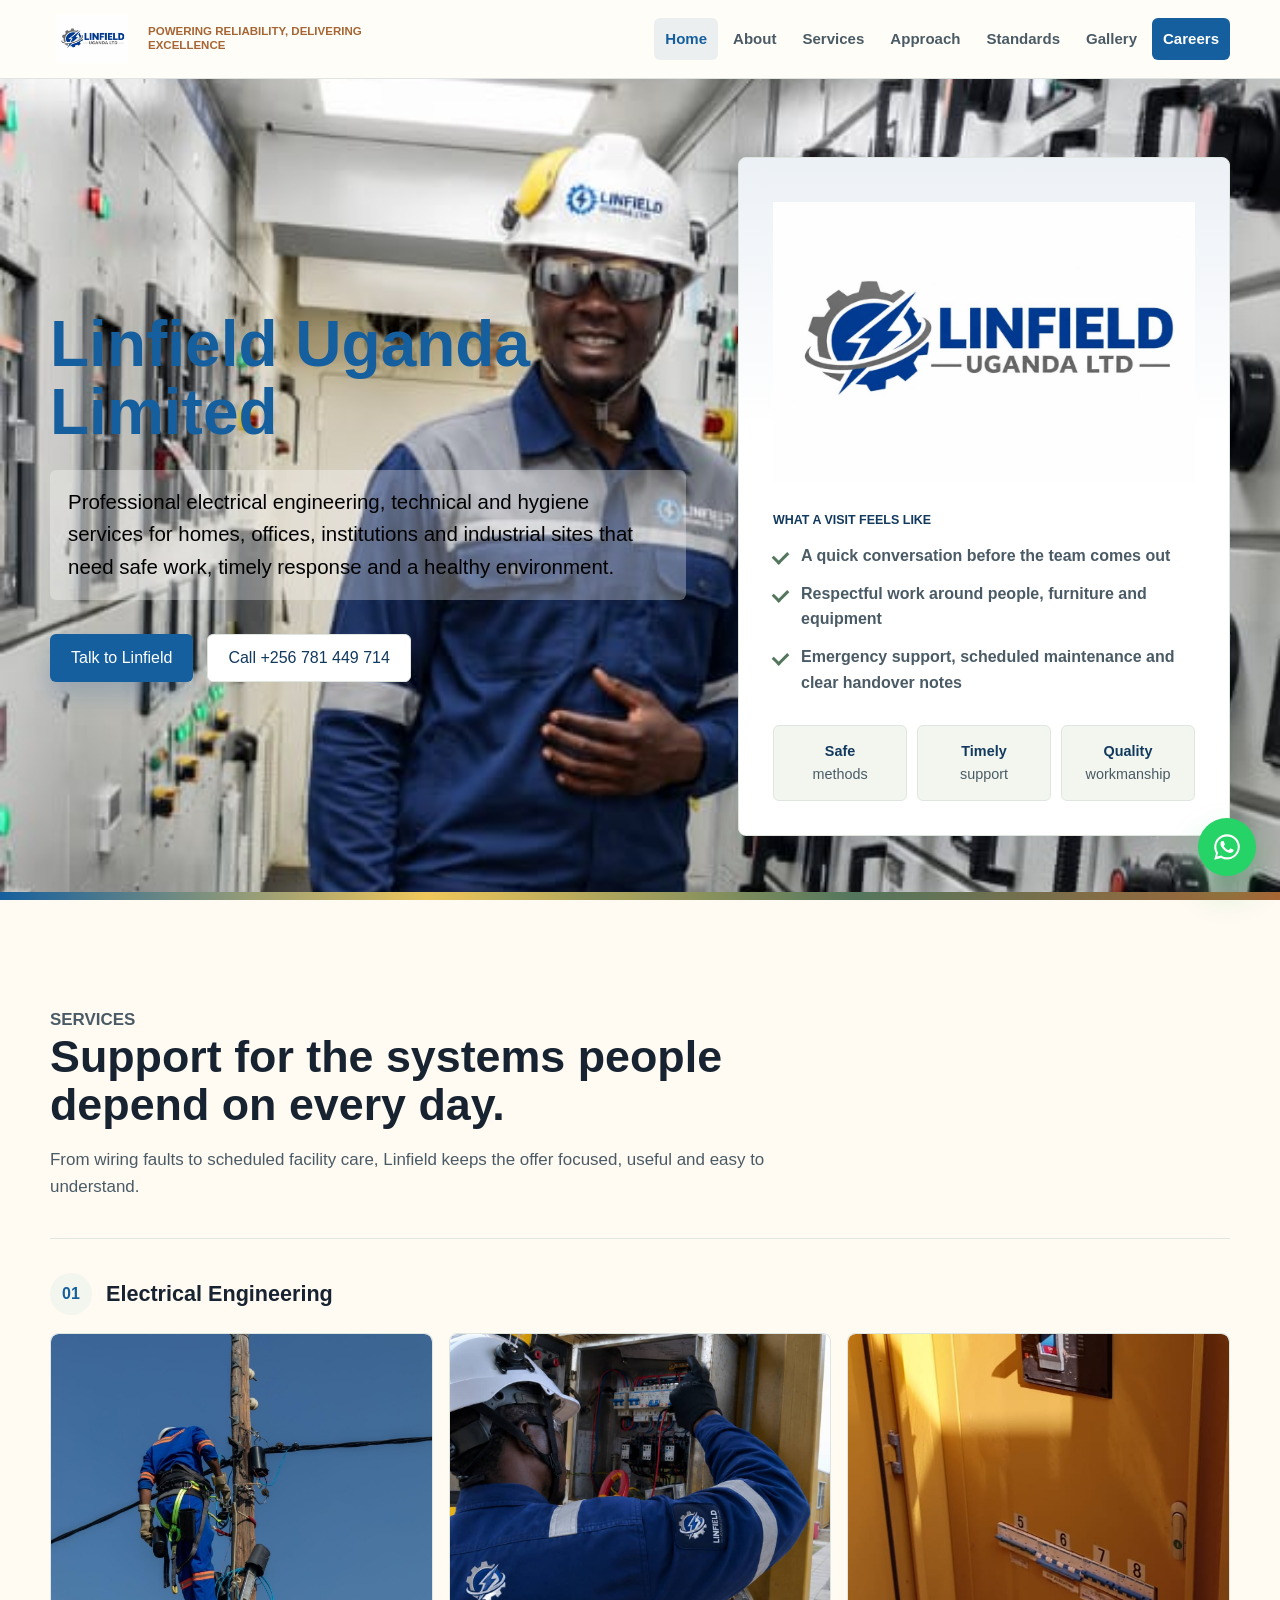
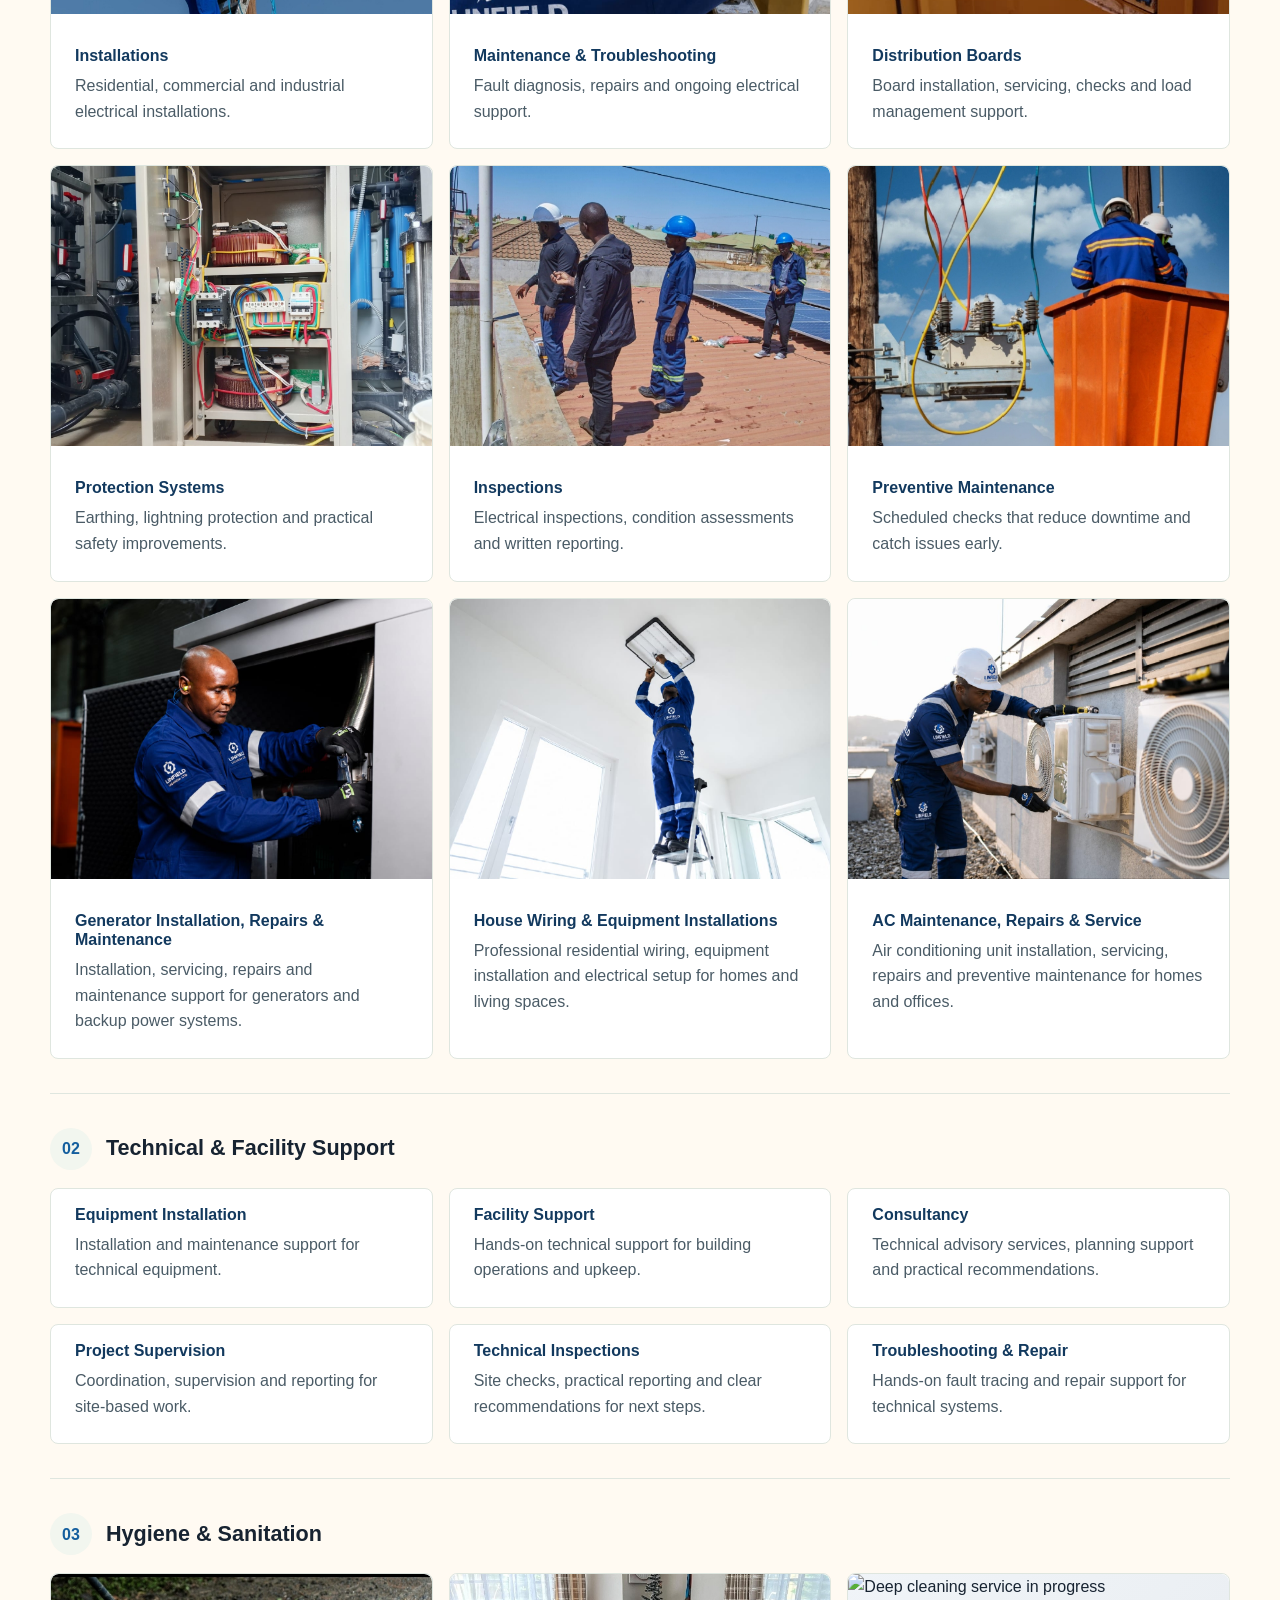
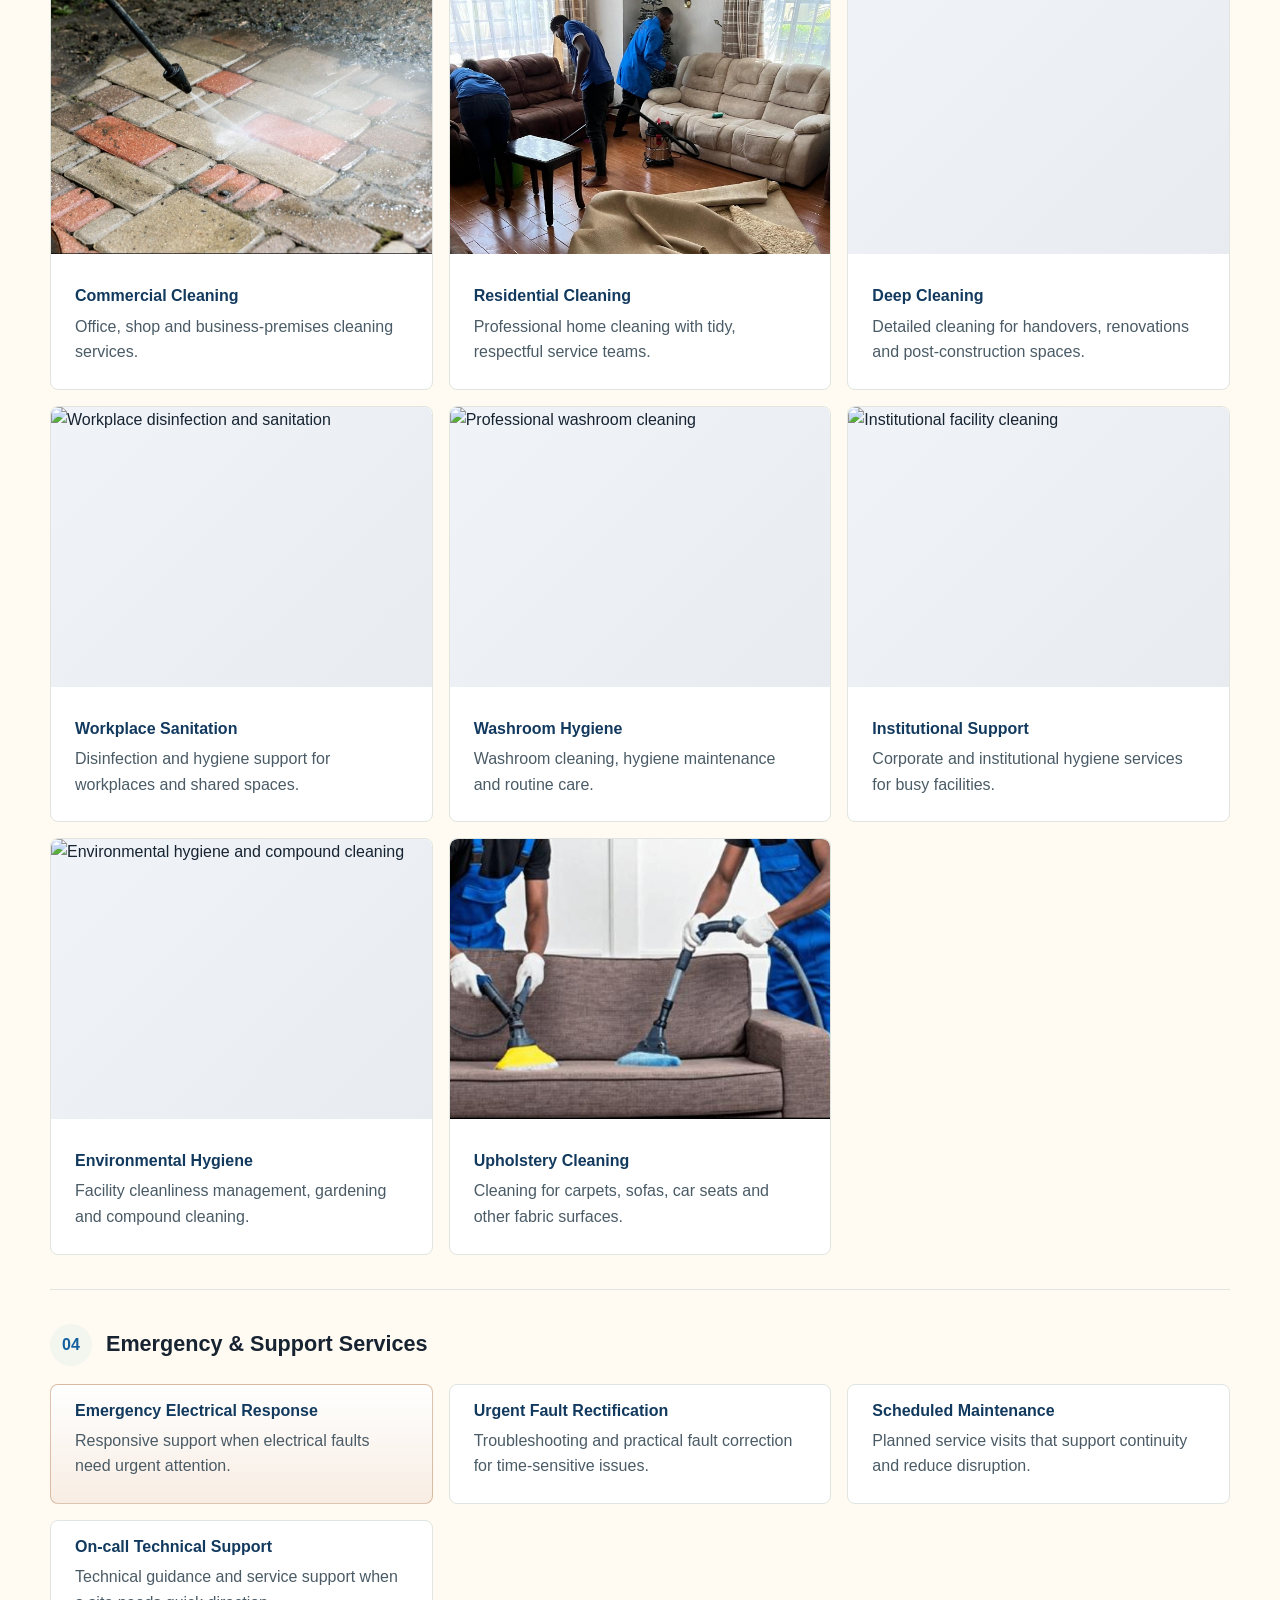
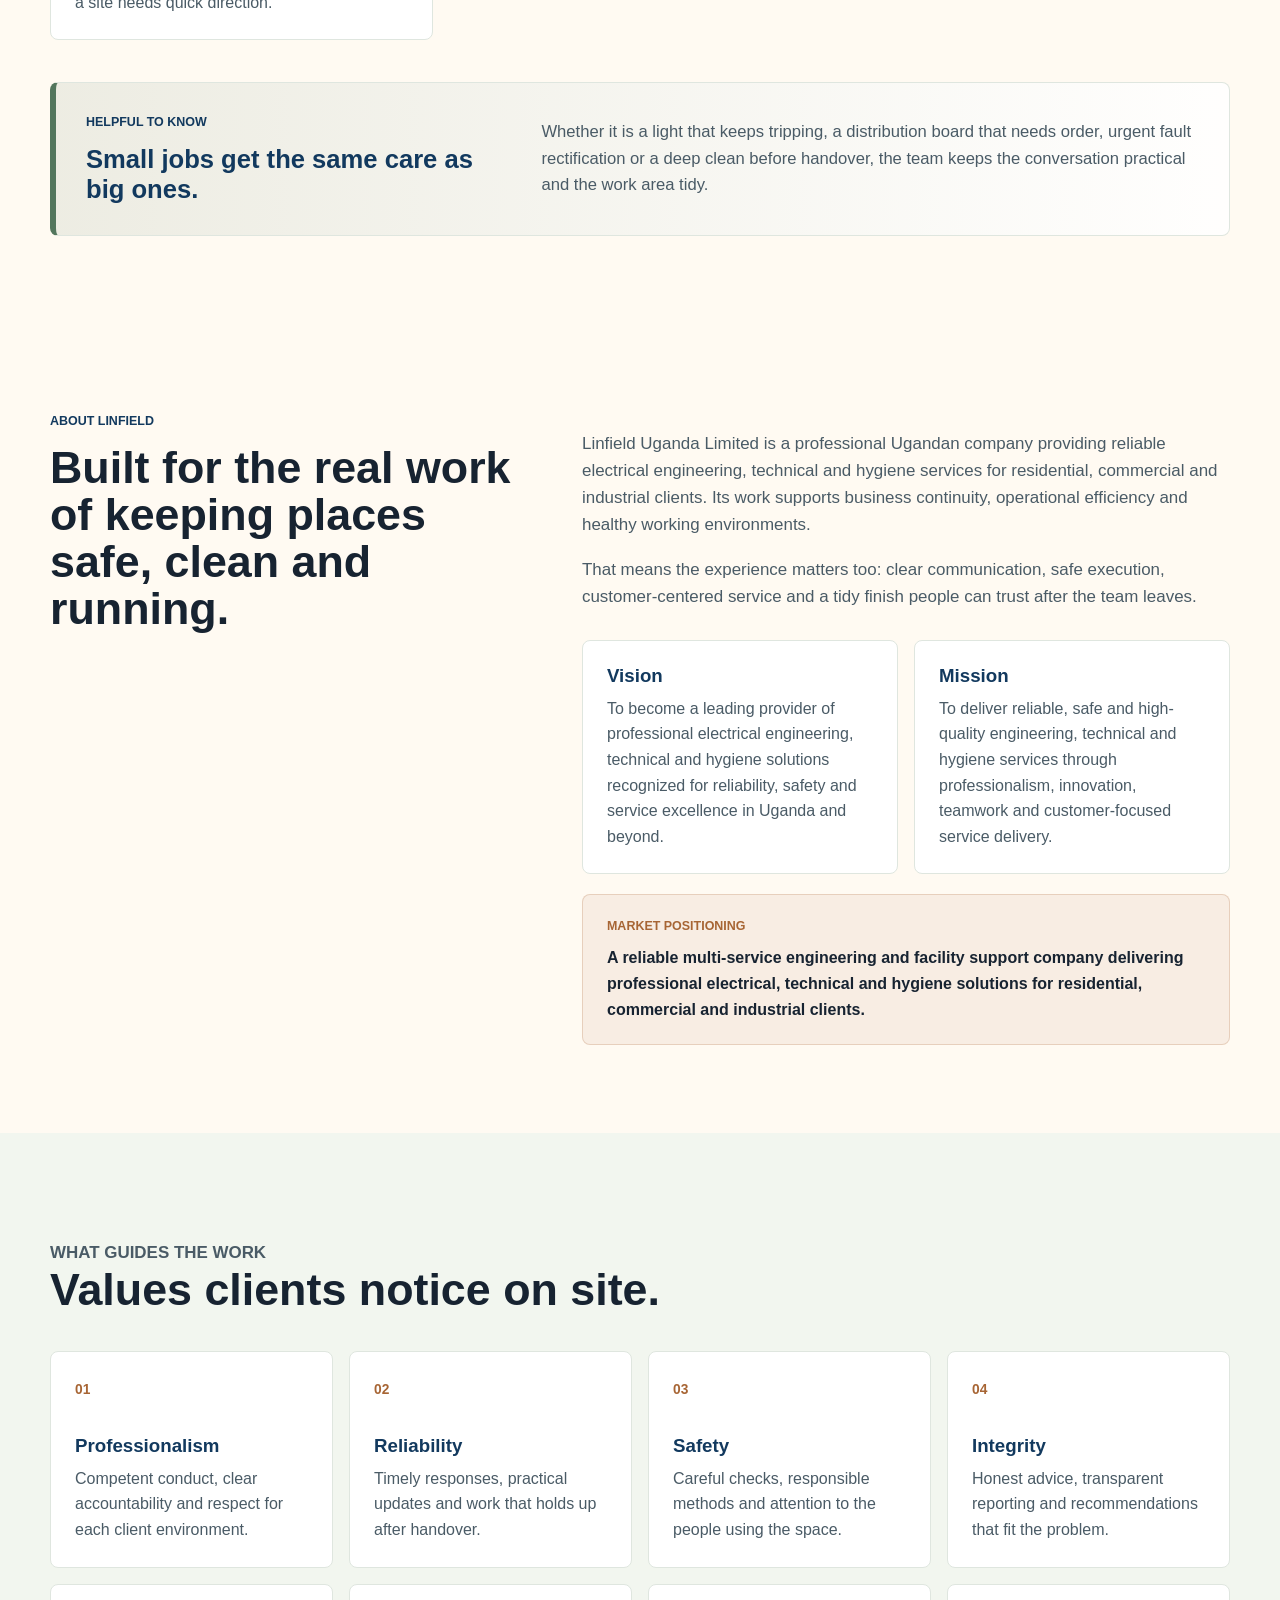
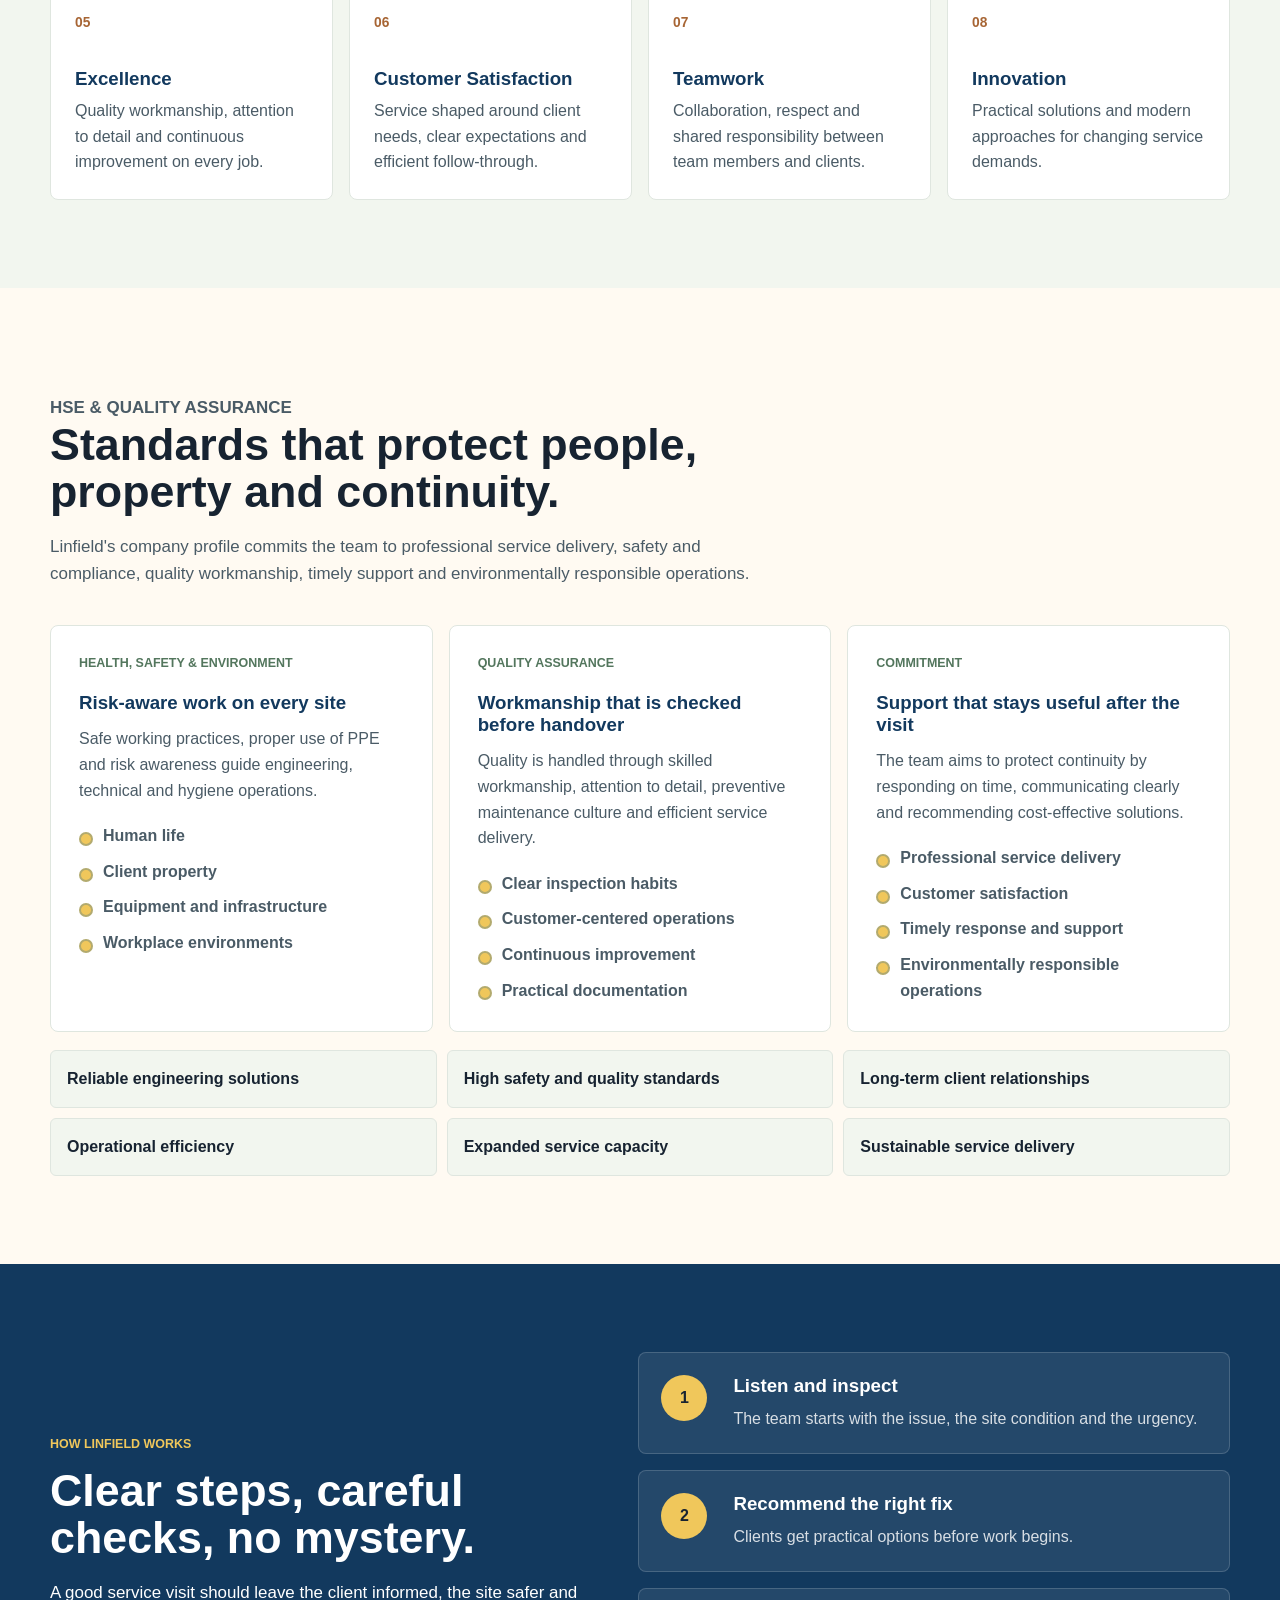
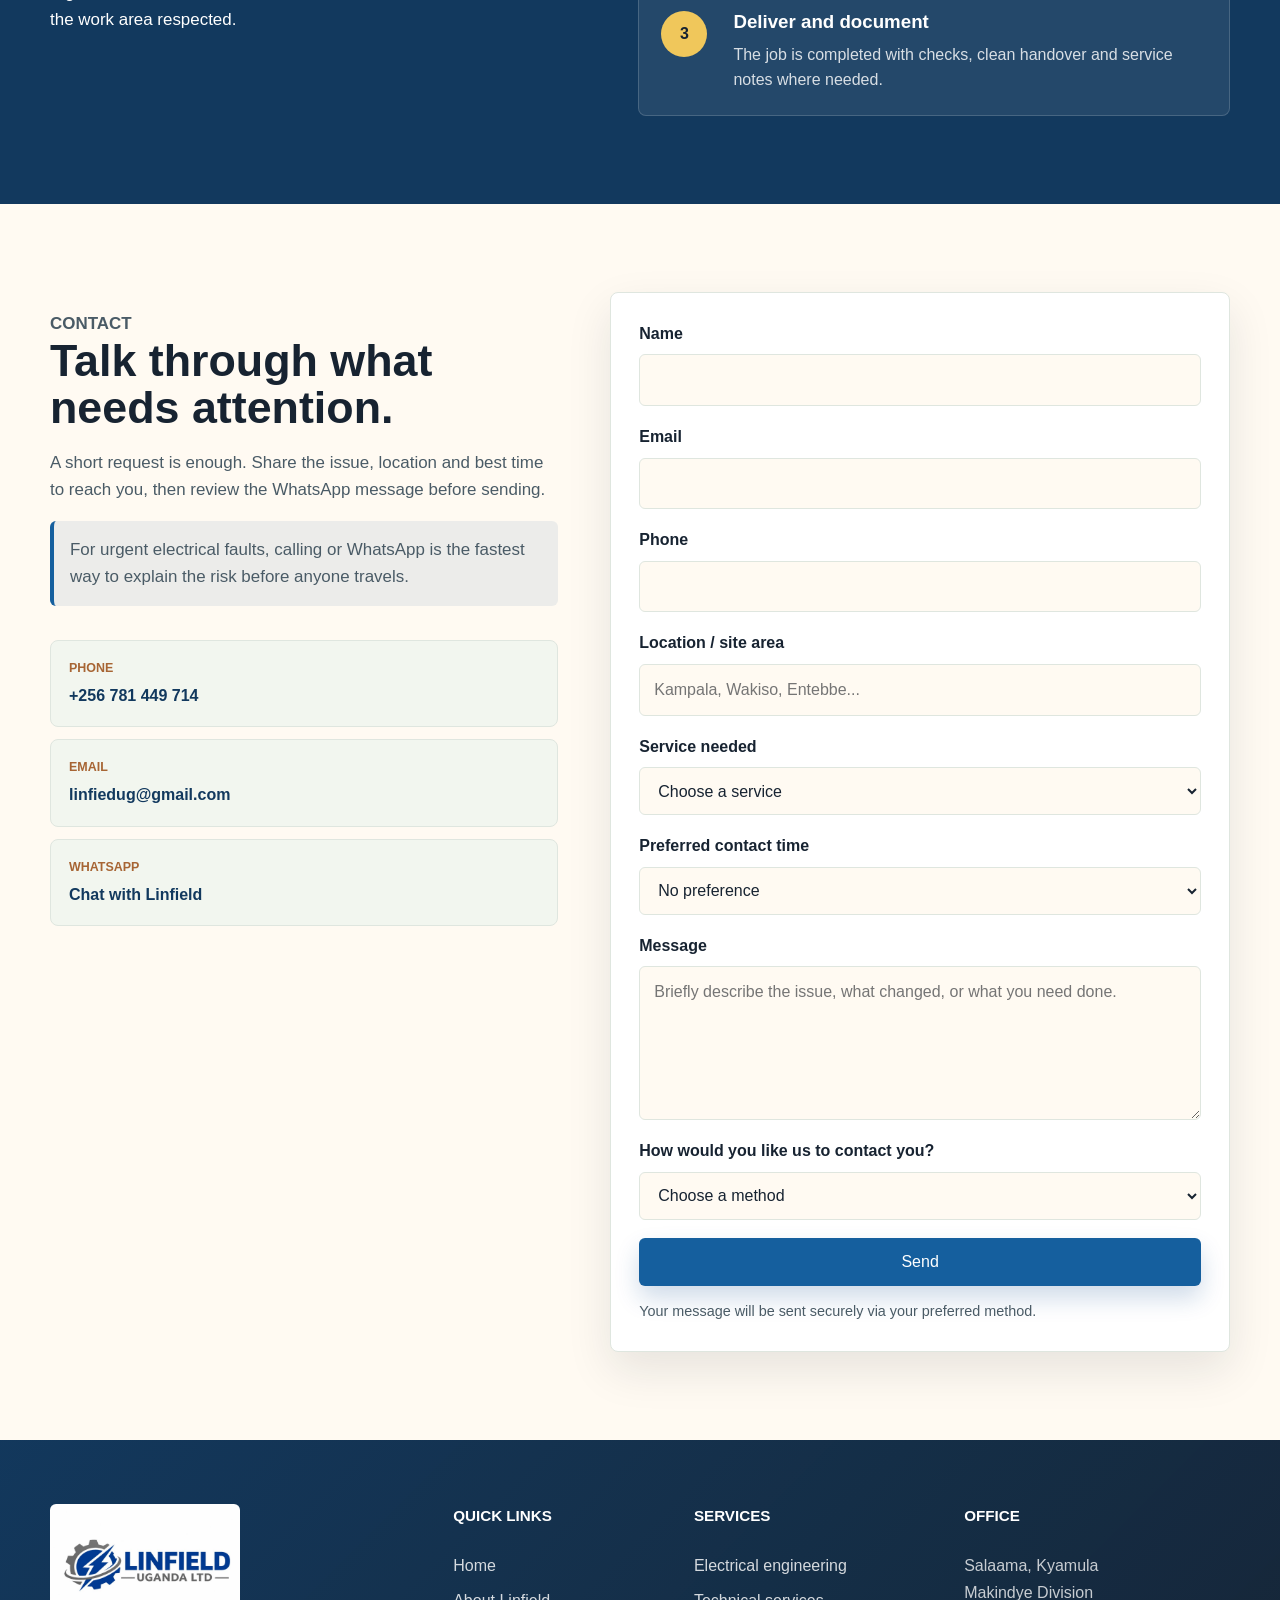
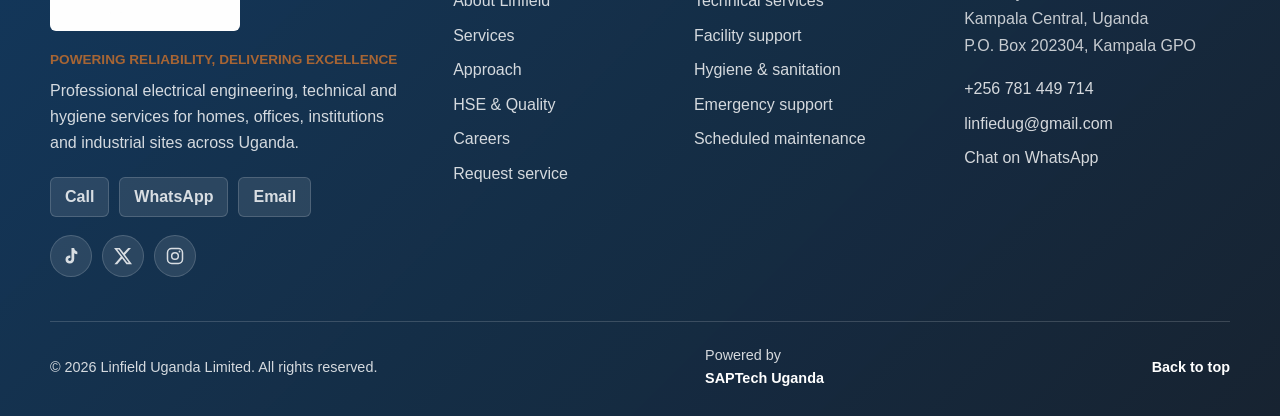
==== index.html @ 81868482 "image fix" ====
<!DOCTYPE html>
<html lang="en">
<head>
    <meta charset="UTF-8">
    <meta name="viewport" content="width=device-width, initial-scale=1.0">
    <meta name="description" content="Linfield Uganda Limited provides electrical engineering, technical, hygiene, sanitation and emergency support services in Kampala and across Uganda.">
    <meta name="keywords" content="electrical engineering, technical support, hygiene services, sanitation, emergency response, Kampala Uganda">
    <meta name="robots" content="index, follow">
    <meta name="theme-color" content="#12395e">
    <meta property="og:type" content="business.business">
    <meta property="og:url" content="https://linfieldug.com">
    <meta property="og:site_name" content="Linfield Uganda Limited">
    <meta property="og:title" content="Linfield Uganda Limited | Powering Reliability, Delivering Excellence">
    <meta property="og:description" content="Reliable electrical engineering, technical, hygiene, sanitation and emergency support services in Uganda.">
    <meta property="og:image" content="https://linfieldug.com/images/logo.png">
    <meta property="og:image:type" content="image/png">
    <meta property="og:image:width" content="1200">
    <meta property="og:image:height" content="630">
    <meta property="og:image:alt" content="Linfield Uganda Limited logo">
    <meta name="twitter:card" content="summary_large_image">
    <meta name="twitter:site" content="@linfielduganda">
    <meta name="twitter:title" content="Linfield Uganda Limited | Powering Reliability, Delivering Excellence">
    <meta name="twitter:description" content="Reliable electrical engineering, technical, hygiene, sanitation and emergency support services in Uganda.">
    <meta name="twitter:image" content="https://linfieldug.com/images/logo.png">
    <meta name="twitter:image:alt" content="Linfield Uganda Limited logo">
    <meta name="author" content="Linfield Uganda Limited">
    <meta name="copyright" content="Linfield Uganda Limited">
    <link rel="canonical" href="https://linfieldug.com/">
    <link rel="icon" type="image/png" href="images/logo.png">
    <link rel="apple-touch-icon" href="images/logo.png">
    <title>Linfield Uganda Limited | Powering Reliability, Delivering Excellence</title>
    <link rel="stylesheet" href="style.css">
    <script type="application/ld+json">
    {
        "@context": "https://schema.org",
        "@type": "LocalBusiness",
        "name": "Linfield Uganda Limited",
        "description": "Professional electrical engineering, technical and hygiene services provider in Uganda",
        "url": "https://linfieldug.com",
        "telephone": "+256781449714",
        "email": "linfiedug@gmail.com",
        "image": "https://linfieldug.com/images/logo.png",
        "logo": {
            "@type": "ImageObject",
            "url": "https://linfieldug.com/images/logo.png",
            "width": 84,
            "height": 48
        },
        "address": {
            "@type": "PostalAddress",
            "addressCountry": "UG",
            "addressLocality": "Kampala"
        },
        "sameAs": [
            "https://www.tiktok.com/@linfield.ug.ltd",
            "https://www.instagram.com/",
            "https://twitter.com/"
        ],
        "areaServed": "UG",
        "priceRange": "$$"
    }
    </script>
</head>
<body>
    <a class="skip-link" href="#main">Skip to content</a>

    <header class="site-header">
        <nav class="navbar" aria-label="Main navigation">
            <a class="brand" href="#home" aria-label="Linfield Uganda home">
                <img src="images/logo.png" alt="Linfield Uganda Limited logo" class="brand-logo">
                <span class="brand-copy">
                    <span class="brand-line">Powering reliability, delivering excellence</span>
                </span>
            </a>

            <button class="nav-toggle" type="button" aria-label="Open navigation" aria-expanded="false" aria-controls="nav-menu">
                <span></span>
                <span></span>
                <span></span>
            </button>

            <ul class="nav-menu" id="nav-menu">
                <li><a href="#home" class="nav-link">Home</a></li>
                <li><a href="#about" class="nav-link">About</a></li>
                <li><a href="#services" class="nav-link">Services</a></li>
                <li><a href="#approach" class="nav-link">Approach</a></li>
                <li><a href="#standards" class="nav-link">Standards</a></li>
                <li><a href="gallery.html" class="nav-link">Gallery</a></li>
                <li><a href="careers.html" class="nav-link nav-action">Careers</a></li>
            </ul>
        </nav>
    </header>

    <main id="main">
        <section id="home" class="hero section-band">
            <div class="container hero-grid">
                <div class="hero-copy">
                    <h1>Linfield Uganda Limited</h1>
                    <p class="hero-lede">Professional electrical engineering, technical and hygiene services for homes, offices, institutions and industrial sites that need safe work, timely response and a healthy environment.</p>
                    <div class="hero-actions" aria-label="Primary actions">
                        <a href="#contact" class="button button-primary">Talk to Linfield</a>
                        <a href="tel:+256781449714" class="button button-secondary">Call +256 781 449 714</a>
                    </div>
                </div>

                <div class="hero-panel" aria-label="Linfield service summary">
                    <img src="images/logo.png" alt="" class="hero-logo" aria-hidden="true">
                    <div class="hero-panel-content">
                        <p class="panel-kicker">What a visit feels like</p>
                        <ul class="service-snapshot">
                            <li>A quick conversation before the team comes out</li>
                            <li>Respectful work around people, furniture and equipment</li>
                            <li>Emergency support, scheduled maintenance and clear handover notes</li>
                        </ul>
                    </div>
                    <div class="hero-metrics" aria-label="Company priorities">
                        <span><strong>Safe</strong> methods</span>
                        <span><strong>Timely</strong> support</span>
                        <span><strong>Quality</strong> workmanship</span>
                    </div>
                </div>
            </div>
        </section>

        <section id="services" class="services section-pad">
            <div class="container">
                <div class="section-heading">
                    <p class="section-label">Services</p>
                    <h2>Support for the systems people depend on every day.</h2>
                    <p>From wiring faults to scheduled facility care, Linfield keeps the offer focused, useful and easy to understand.</p>
                </div>

                <div class="service-category">
                    <div class="category-heading">
                        <span>01</span>
                        <h3>Electrical Engineering</h3>
                    </div>
                    <div class="services-grid">
                        <article class="service-card">
                            <div class="service-image">
                                <img src="images/Installations.png" alt="Electrical installations service" loading="lazy">
                            </div>
                            <h4>Installations</h4>
                            <p>Residential, commercial and industrial electrical installations.</p>
                        </article>
                        <article class="service-card">
                            <div class="service-image">
                                <img src="images/Maintenance&Troubleshooting.png" alt="Electrical maintenance and troubleshooting service" loading="lazy">
                            </div>
                            <h4>Maintenance &amp; Troubleshooting</h4>
                            <p>Fault diagnosis, repairs and ongoing electrical support.</p>
                        </article>
                        <article class="service-card">
                            <div class="service-image">
                                <img src="images/electrical-distribution.png" alt="Distribution boards installation and servicing" loading="lazy">
                            </div>
                            <h4>Distribution Boards</h4>
                            <p>Board installation, servicing, checks and load management support.</p>
                        </article>
                        <article class="service-card">
                            <div class="service-image">
                                <img src="images/protection-systems.png" alt="Protection systems and earthing service" loading="lazy">
                            </div>
                            <h4>Protection Systems</h4>
                            <p>Earthing, lightning protection and practical safety improvements.</p>
                        </article>
                        <article class="service-card">
                            <div class="service-image">
                                <img src="images/inspections.png" alt="Electrical inspections and assessments" loading="lazy">
                            </div>
                            <h4>Inspections</h4>
                            <p>Electrical inspections, condition assessments and written reporting.</p>
                        </article>
                        <article class="service-card">
                            <div class="service-image">
                                <img src="images/preventive-maintenance.png" alt="Preventive maintenance and checks" loading="lazy">
                            </div>
                            <h4>Preventive Maintenance</h4>
                            <p>Scheduled checks that reduce downtime and catch issues early.</p>
                        </article>
                        <article class="service-card">
                            <div class="service-image">
                                <img src="images/Generator-installation.png" alt="Generator installation, repairs and maintenance service" loading="lazy">
                            </div>
                            <h4>Generator Installation, Repairs &amp; Maintenance</h4>
                            <p>Installation, servicing, repairs and maintenance support for generators and backup power systems.</p>
                        </article>
                        <article class="service-card">
                            <div class="service-image">
                                <img src="images/House-wiring&equipment-installations.png" alt="House wiring and equipment installations service" loading="lazy">
                            </div>
                            <h4>House Wiring &amp; Equipment Installations</h4>
                            <p>Professional residential wiring, equipment installation and electrical setup for homes and living spaces.</p>
                        </article>
                        <article class="service-card">
                            <div class="service-image">
                                <img src="images/AC-maintenance.png" alt="AC maintenance, repairs and service" loading="lazy">
                            </div>
                            <h4>AC Maintenance, Repairs &amp; Service</h4>
                            <p>Air conditioning unit installation, servicing, repairs and preventive maintenance for homes and offices.</p>
                        </article>
                    </div>
                </div>

                <div class="service-category">
                    <div class="category-heading">
                        <span>02</span>
                        <h3>Technical &amp; Facility Support</h3>
                    </div>
                    <div class="services-grid">
                        <article class="service-card">
                            <h4>Equipment Installation</h4>
                            <p>Installation and maintenance support for technical equipment.</p>
                        </article>
                        <article class="service-card">
                            <h4>Facility Support</h4>
                            <p>Hands-on technical support for building operations and upkeep.</p>
                        </article>
                        <article class="service-card">
                            <h4>Consultancy</h4>
                            <p>Technical advisory services, planning support and practical recommendations.</p>
                        </article>
                        <article class="service-card">
                            <h4>Project Supervision</h4>
                            <p>Coordination, supervision and reporting for site-based work.</p>
                        </article>
                        <article class="service-card">
                            <h4>Technical Inspections</h4>
                            <p>Site checks, practical reporting and clear recommendations for next steps.</p>
                        </article>
                        <article class="service-card">
                            <h4>Troubleshooting &amp; Repair</h4>
                            <p>Hands-on fault tracing and repair support for technical systems.</p>
                        </article>
                    </div>
                </div>

                <div class="service-category">
                    <div class="category-heading">
                        <span>03</span>
                        <h3>Hygiene &amp; Sanitation</h3>
                    </div>
                    <div class="services-grid">
                        <article class="service-card">
                            <div class="service-image">
                                <img src="images/Commercial cleaning. Cleaning of pavers.png" alt="Commercial cleaning service" loading="lazy">
                            </div>
                            <h4>Commercial Cleaning</h4>
                            <p>Office, shop and business-premises cleaning services.</p>
                        </article>
                        <article class="service-card">
                            <div class="service-image">
                                <img src="images/Residential cleaning.png" alt="Residential home cleaning service" loading="lazy">
                            </div>
                            <h4>Residential Cleaning</h4>
                            <p>Professional home cleaning with tidy, respectful service teams.</p>
                        </article>
                        <article class="service-card">
                            <div class="service-image">
                                <img src="images/service-deep-cleaning.jpg" alt="Deep cleaning service in progress" loading="lazy">
                            </div>
                            <h4>Deep Cleaning</h4>
                            <p>Detailed cleaning for handovers, renovations and post-construction spaces.</p>
                        </article>
                        <article class="service-card">
                            <div class="service-image">
                                <img src="images/service-workplace-sanitation.jpg" alt="Workplace disinfection and sanitation" loading="lazy">
                            </div>
                            <h4>Workplace Sanitation</h4>
                            <p>Disinfection and hygiene support for workplaces and shared spaces.</p>
                        </article>
                        <article class="service-card">
                            <div class="service-image">
                                <img src="images/service-washroom-hygiene.jpg" alt="Professional washroom cleaning" loading="lazy">
                            </div>
                            <h4>Washroom Hygiene</h4>
                            <p>Washroom cleaning, hygiene maintenance and routine care.</p>
                        </article>
                        <article class="service-card">
                            <div class="service-image">
                                <img src="images/service-institutional-support.jpg" alt="Institutional facility cleaning" loading="lazy">
                            </div>
                            <h4>Institutional Support</h4>
                            <p>Corporate and institutional hygiene services for busy facilities.</p>
                        </article>
                        <article class="service-card">
                            <div class="service-image">
                                <img src="images/service-environmental-hygiene.jpg" alt="Environmental hygiene and compound cleaning" loading="lazy">
                            </div>
                            <h4>Environmental Hygiene</h4>
                            <p>Facility cleanliness management, gardening and compound cleaning.</p>
                        </article>
                        <article class="service-card">
                            <div class="service-image">
                                <img src="images/Upholstery Cleaning. Sofa cleaning.png" alt="Professional upholstery and carpet cleaning" loading="lazy">
                            </div>
                            <h4>Upholstery Cleaning</h4>
                            <p>Cleaning for carpets, sofas, car seats and other fabric surfaces.</p>
                        </article>
                    </div>
                </div>

                <div class="service-category">
                    <div class="category-heading">
                        <span>04</span>
                        <h3>Emergency &amp; Support Services</h3>
                    </div>
                    <div class="services-grid">
                        <article class="service-card service-card-urgent">
                            <h4>Emergency Electrical Response</h4>
                            <p>Responsive support when electrical faults need urgent attention.</p>
                        </article>
                        <article class="service-card">
                            <h4>Urgent Fault Rectification</h4>
                            <p>Troubleshooting and practical fault correction for time-sensitive issues.</p>
                        </article>
                        <article class="service-card">
                            <h4>Scheduled Maintenance</h4>
                            <p>Planned service visits that support continuity and reduce disruption.</p>
                        </article>
                        <article class="service-card">
                            <h4>On-call Technical Support</h4>
                            <p>Technical guidance and service support when a site needs quick direction.</p>
                        </article>
                    </div>
                </div>

                <div class="service-reassurance">
                    <div>
                        <p class="section-label">Helpful to know</p>
                        <h3>Small jobs get the same care as big ones.</h3>
                    </div>
                    <p>Whether it is a light that keeps tripping, a distribution board that needs order, urgent fault rectification or a deep clean before handover, the team keeps the conversation practical and the work area tidy.</p>
                </div>
            </div>
        </section>

        <section id="about" class="about section-pad">
            <div class="container two-column">
                <div>
                    <p class="section-label">About Linfield</p>
                    <h2>Built for the real work of keeping places safe, clean and running.</h2>
                </div>
                <div class="section-copy">
                    <p>Linfield Uganda Limited is a professional Ugandan company providing reliable electrical engineering, technical and hygiene services for residential, commercial and industrial clients. Its work supports business continuity, operational efficiency and healthy working environments.</p>
                    <p>That means the experience matters too: clear communication, safe execution, customer-centered service and a tidy finish people can trust after the team leaves.</p>
                    <div class="statement-grid">
                        <article class="statement">
                            <h3>Vision</h3>
                            <p>To become a leading provider of professional electrical engineering, technical and hygiene solutions recognized for reliability, safety and service excellence in Uganda and beyond.</p>
                        </article>
                        <article class="statement">
                            <h3>Mission</h3>
                            <p>To deliver reliable, safe and high-quality engineering, technical and hygiene services through professionalism, innovation, teamwork and customer-focused service delivery.</p>
                        </article>
                    </div>
                    <div class="positioning-note">
                        <span>Market positioning</span>
                        <p>A reliable multi-service engineering and facility support company delivering professional electrical, technical and hygiene solutions for residential, commercial and industrial clients.</p>
                    </div>
                </div>
            </div>
        </section>

        <section class="values section-pad section-muted" aria-labelledby="values-title">
            <div class="container">
                <div class="section-heading">
                    <p class="section-label">What guides the work</p>
                    <h2 id="values-title">Values clients notice on site.</h2>
                </div>
                <div class="values-grid">
                    <article class="value-card">
                        <span class="value-index">01</span>
                        <h3>Professionalism</h3>
                        <p>Competent conduct, clear accountability and respect for each client environment.</p>
                    </article>
                    <article class="value-card">
                        <span class="value-index">02</span>
                        <h3>Reliability</h3>
                        <p>Timely responses, practical updates and work that holds up after handover.</p>
                    </article>
                    <article class="value-card">
                        <span class="value-index">03</span>
                        <h3>Safety</h3>
                        <p>Careful checks, responsible methods and attention to the people using the space.</p>
                    </article>
                    <article class="value-card">
                        <span class="value-index">04</span>
                        <h3>Integrity</h3>
                        <p>Honest advice, transparent reporting and recommendations that fit the problem.</p>
                    </article>
                    <article class="value-card">
                        <span class="value-index">05</span>
                        <h3>Excellence</h3>
                        <p>Quality workmanship, attention to detail and continuous improvement on every job.</p>
                    </article>
                    <article class="value-card">
                        <span class="value-index">06</span>
                        <h3>Customer Satisfaction</h3>
                        <p>Service shaped around client needs, clear expectations and efficient follow-through.</p>
                    </article>
                    <article class="value-card">
                        <span class="value-index">07</span>
                        <h3>Teamwork</h3>
                        <p>Collaboration, respect and shared responsibility between team members and clients.</p>
                    </article>
                    <article class="value-card">
                        <span class="value-index">08</span>
                        <h3>Innovation</h3>
                        <p>Practical solutions and modern approaches for changing service demands.</p>
                    </article>
                </div>
            </div>
        </section>

        <section id="standards" class="standards section-pad">
            <div class="container">
                <div class="section-heading">
                    <p class="section-label">HSE &amp; quality assurance</p>
                    <h2>Standards that protect people, property and continuity.</h2>
                    <p>Linfield's company profile commits the team to professional service delivery, safety and compliance, quality workmanship, timely support and environmentally responsible operations.</p>
                </div>
                <div class="standards-grid">
                    <article class="standard-card">
                        <span>Health, Safety &amp; Environment</span>
                        <h3>Risk-aware work on every site</h3>
                        <p>Safe working practices, proper use of PPE and risk awareness guide engineering, technical and hygiene operations.</p>
                        <ul>
                            <li>Human life</li>
                            <li>Client property</li>
                            <li>Equipment and infrastructure</li>
                            <li>Workplace environments</li>
                        </ul>
                    </article>
                    <article class="standard-card">
                        <span>Quality Assurance</span>
                        <h3>Workmanship that is checked before handover</h3>
                        <p>Quality is handled through skilled workmanship, attention to detail, preventive maintenance culture and efficient service delivery.</p>
                        <ul>
                            <li>Clear inspection habits</li>
                            <li>Customer-centered operations</li>
                            <li>Continuous improvement</li>
                            <li>Practical documentation</li>
                        </ul>
                    </article>
                    <article class="standard-card">
                        <span>Commitment</span>
                        <h3>Support that stays useful after the visit</h3>
                        <p>The team aims to protect continuity by responding on time, communicating clearly and recommending cost-effective solutions.</p>
                        <ul>
                            <li>Professional service delivery</li>
                            <li>Customer satisfaction</li>
                            <li>Timely response and support</li>
                            <li>Environmentally responsible operations</li>
                        </ul>
                    </article>
                </div>
                <div class="objectives-strip" aria-label="Corporate objectives">
                    <span>Reliable engineering solutions</span>
                    <span>High safety and quality standards</span>
                    <span>Long-term client relationships</span>
                    <span>Operational efficiency</span>
                    <span>Expanded service capacity</span>
                    <span>Sustainable service delivery</span>
                </div>
            </div>
        </section>

        <section id="approach" class="approach section-pad section-dark">
            <div class="container approach-grid">
                <div>
                    <p class="section-label">How Linfield works</p>
                    <h2>Clear steps, careful checks, no mystery.</h2>
                    <p class="dark-copy">A good service visit should leave the client informed, the site safer and the work area respected.</p>
                </div>
                <div class="process-list">
                    <article>
                        <span>1</span>
                        <div>
                            <h3>Listen and inspect</h3>
                            <p>The team starts with the issue, the site condition and the urgency.</p>
                        </div>
                    </article>
                    <article>
                        <span>2</span>
                        <div>
                            <h3>Recommend the right fix</h3>
                            <p>Clients get practical options before work begins.</p>
                        </div>
                    </article>
                    <article>
                        <span>3</span>
                        <div>
                            <h3>Deliver and document</h3>
                            <p>The job is completed with checks, clean handover and service notes where needed.</p>
                        </div>
                    </article>
                </div>
            </div>
        </section>

        <section id="contact" class="contact section-pad">
            <div class="container contact-grid">
                <div class="contact-intro">
                    <p class="section-label">Contact</p>
                    <h2>Talk through what needs attention.</h2>
                    <p>A short request is enough. Share the issue, location and best time to reach you, then review the WhatsApp message before sending.</p>
                    <p class="contact-quiet">For urgent electrical faults, calling or WhatsApp is the fastest way to explain the risk before anyone travels.</p>

                    <div class="contact-methods">
                        <a href="tel:+256781449714">
                            <span>Phone</span>
                            <strong>+256 781 449 714</strong>
                        </a>
                        <a href="mailto:linfiedug@gmail.com">
                            <span>Email</span>
                            <strong>linfiedug@gmail.com</strong>
                        </a>
                        <a href="https://wa.me/256781449714" target="_blank" rel="noopener noreferrer">
                            <span>WhatsApp</span>
                            <strong>Chat with Linfield</strong>
                        </a>
                    </div>
                </div>

                <form class="contact-form" id="contactForm">
                    <div class="form-row">
                        <label for="name">Name</label>
                        <input id="name" name="name" type="text" autocomplete="name" required>
                    </div>
                    <div class="form-row">
                        <label for="email">Email</label>
                        <input id="email" name="email" type="email" autocomplete="email" required>
                    </div>
                    <div class="form-row">
                        <label for="phone">Phone</label>
                        <input id="phone" name="phone" type="tel" autocomplete="tel" required>
                    </div>
                    <div class="form-row">
                        <label for="location">Location / site area</label>
                        <input id="location" name="location" type="text" autocomplete="street-address" placeholder="Kampala, Wakiso, Entebbe..." required>
                    </div>
                    <div class="form-row">
                        <label for="service">Service needed</label>
                        <select id="service" name="service" required>
                            <option value="">Choose a service</option>
                            <option value="Electrical Engineering">Electrical engineering</option>
                            <option value="Technical Services">Technical services</option>
                            <option value="Hygiene and Sanitation">Hygiene and sanitation</option>
                            <option value="Emergency Support">Emergency support</option>
                            <option value="Other">Other</option>
                        </select>
                    </div>
                    <div class="form-row">
                        <label for="preferredTime">Preferred contact time</label>
                        <select id="preferredTime" name="preferredTime">
                            <option value="">No preference</option>
                            <option value="Morning">Morning</option>
                            <option value="Afternoon">Afternoon</option>
                            <option value="Evening">Evening</option>
                        </select>
                    </div>
                    <div class="form-row">
                        <label for="message">Message</label>
                        <textarea id="message" name="message" rows="5" placeholder="Briefly describe the issue, what changed, or what you need done." required></textarea>
                    </div>
                    <div class="form-row">
                        <label for="contact-method-contact">How would you like us to contact you?</label>
                        <select id="contact-method-contact" name="contact-method" required>
                            <option value="">Choose a method</option>
                            <option value="whatsapp">WhatsApp</option>
                            <option value="email">Email</option>
                        </select>
                    </div>
                    <button type="submit" class="button button-primary form-submit">Send</button>
                    <p class="form-note">Your message will be sent securely via your preferred method.</p>
                </form>
            </div>
        </section>
    </main>

    <a class="floating-whatsapp" href="https://wa.me/256781449714" target="_blank" rel="noopener noreferrer" aria-label="Chat with Linfield Uganda on WhatsApp">
        <svg viewBox="0 0 32 32" aria-hidden="true" focusable="false">
            <path d="M16.04 3.2c-7.06 0-12.8 5.68-12.8 12.68 0 2.24.6 4.42 1.74 6.34L3.2 28.8l6.78-1.76a12.9 12.9 0 0 0 6.06 1.5c7.06 0 12.8-5.68 12.8-12.68S23.1 3.2 16.04 3.2Zm0 23.16c-1.96 0-3.88-.54-5.54-1.56l-.4-.24-4.02 1.04 1.08-3.88-.26-.4a10.32 10.32 0 0 1-1.58-5.44c0-5.78 4.8-10.48 10.72-10.48s10.72 4.7 10.72 10.48-4.8 10.48-10.72 10.48Zm5.88-7.84c-.32-.16-1.9-.92-2.18-1.02-.3-.12-.52-.16-.74.16-.22.32-.84 1.02-1.04 1.24-.18.22-.38.24-.7.08-.32-.16-1.36-.5-2.58-1.58-.96-.84-1.6-1.88-1.78-2.2-.18-.32-.02-.5.14-.66.14-.14.32-.38.48-.56.16-.18.22-.32.32-.54.1-.22.06-.4-.02-.56-.08-.16-.74-1.76-1.02-2.42-.26-.64-.54-.54-.74-.56h-.62c-.22 0-.56.08-.86.4-.3.32-1.12 1.08-1.12 2.64s1.16 3.06 1.32 3.28c.16.22 2.28 3.44 5.52 4.82.78.34 1.38.54 1.84.68.78.24 1.48.2 2.04.12.62-.1 1.9-.76 2.16-1.5.28-.74.28-1.38.2-1.5-.08-.14-.3-.22-.62-.38Z"/>
        </svg>
    </a>

    <footer class="site-footer">
        <div class="container footer-main">
            <div class="footer-brand">
                <img src="images/logo.png" alt="Linfield Uganda Limited logo" class="footer-logo">
                <p class="footer-slogan">Powering Reliability, Delivering Excellence</p>
                <p>Professional electrical engineering, technical and hygiene services for homes, offices, institutions and industrial sites across Uganda.</p>
                <div class="footer-actions" aria-label="Footer contact actions">
                    <a href="tel:+256781449714">Call</a>
                    <a href="https://wa.me/256781449714" target="_blank" rel="noopener noreferrer">WhatsApp</a>
                    <a href="mailto:linfiedug@gmail.com">Email</a>
                </div>
                <div class="footer-social" aria-label="Social media links">
                    <a class="social-link" href="https://www.tiktok.com/@linfield.ug.ltd?_r=1&_t=ZS-97GRP5kk8gb" target="_blank" rel="noopener noreferrer" aria-label="Linfield Uganda on TikTok">
                        <svg viewBox="0 0 24 24" aria-hidden="true" focusable="false">
                            <path d="M15.8 2.5c.28 2.3 1.58 3.82 3.8 4.28v3.02a7.3 7.3 0 0 1-3.72-1.14v6.62c0 3.32-2.14 5.72-5.38 5.72-2.88 0-5.1-2.08-5.1-4.9 0-3.18 2.6-5.2 5.78-4.72v3.1c-1.34-.42-2.6.38-2.6 1.64 0 1.02.84 1.76 1.9 1.76 1.24 0 2.1-.78 2.1-2.36V2.5h3.22Z"/>
                        </svg>
                    </a>
                    <a class="social-link is-placeholder" href="#" data-social-placeholder aria-disabled="true" aria-label="Linfield Uganda on X" title="Add official X profile link">
                        <svg viewBox="0 0 24 24" aria-hidden="true" focusable="false">
                            <path d="M18.24 2.25h3.31l-7.23 8.26 8.5 11.24h-6.66l-5.21-6.82-5.97 6.82H1.68l7.73-8.84L1.25 2.25h6.83l4.71 6.23 5.45-6.23Zm-1.16 17.52h1.83L7.08 4.13H5.12l11.96 15.64Z"/>
                        </svg>
                    </a>
                    <a class="social-link is-placeholder" href="#" data-social-placeholder aria-disabled="true" aria-label="Linfield Uganda on Instagram" title="Add official Instagram profile link">
                        <svg viewBox="0 0 24 24" aria-hidden="true" focusable="false">
                            <rect x="3" y="3" width="18" height="18" rx="5"></rect>
                            <circle cx="12" cy="12" r="4"></circle>
                            <circle cx="17.4" cy="6.6" r="1.1"></circle>
                        </svg>
                    </a>
                </div>
            </div>

            <nav class="footer-column" aria-label="Footer quick links">
                <h2>Quick links</h2>
                <a href="#home">Home</a>
                <a href="#about">About Linfield</a>
                <a href="#services">Services</a>
                <a href="#approach">Approach</a>
                <a href="#standards">HSE &amp; Quality</a>
                <a href="careers.html">Careers</a>
                <a href="#contact">Request service</a>
            </nav>

            <nav class="footer-column" aria-label="Footer services">
                <h2>Services</h2>
                <a href="#services">Electrical engineering</a>
                <a href="#services">Technical services</a>
                <a href="#services">Facility support</a>
                <a href="#services">Hygiene &amp; sanitation</a>
                <a href="#services">Emergency support</a>
                <a href="#services">Scheduled maintenance</a>
            </nav>

            <div class="footer-column footer-contact">
                <h2>Office</h2>
                <address>
                    Salaama, Kyamula<br>
                    Makindye Division<br>
                    Kampala Central, Uganda<br>
                    P.O. Box 202304, Kampala GPO
                </address>
                <a href="tel:+256781449714">+256 781 449 714</a>
                <a href="mailto:linfiedug@gmail.com">linfiedug@gmail.com</a>
                <a href="https://wa.me/256781449714" target="_blank" rel="noopener noreferrer">Chat on WhatsApp</a>
            </div>
        </div>
        <div class="container footer-bottom">
            <p>&copy; 2026 Linfield Uganda Limited. All rights reserved.</p>
            <p>Powered by <a href="https://saptechug.com" target="_blank" rel="noopener noreferrer">SAPTech Uganda</a></p>
            <a href="#home">Back to top</a>
        </div>
    </footer>

    <a id="back-to-top" href="#home" class="back-to-top" aria-label="Back to top">
        <svg viewBox="0 0 24 24" aria-hidden="true" focusable="false">
            <path d="M12 4l8 8h-6v8h-4v-8H4l8-8z" fill="currentColor"/>
        </svg>
    </a>

    <script src="script.js"></script>
</body>
</html>
---- style.css ----
:root {
    --ink: #172331;
    --ink-soft: #4a5b66;
    --paper: #fffaf2;
    --surface: #ffffff;
    --mist: #f2f6ef;
    --line: #dfe6df;
    --blue: #155f9e;
    --blue-deep: #12395e;
    --copper: #a76534;
    --green: #53765d;
    --yellow: #f0c75b;
    --warm: #f8ede3;
    --shadow: 0 18px 45px rgba(18, 33, 47, 0.1);
    --radius: 8px;
    --max-width: 1180px;
}

* {
    box-sizing: border-box;
}

html {
    scroll-behavior: smooth;
}

section[id] {
    scroll-margin-top: 92px;
}

body {
    margin: 0;
    font-family: "Segoe UI", Arial, sans-serif;
    color: var(--ink);
    background: var(--paper);
    line-height: 1.6;
    text-rendering: optimizeLegibility;
}

body.nav-open {
    overflow: hidden;
}

img {
    max-width: 100%;
    display: block;
}

a {
    color: inherit;
}

.skip-link {
    position: absolute;
    left: 16px;
    top: -60px;
    z-index: 200;
    background: var(--ink);
    color: white;
    padding: 10px 14px;
    border-radius: 4px;
}

.skip-link:focus {
    top: 16px;
}

.container {
    width: min(100% - 40px, var(--max-width));
    margin: 0 auto;
}

.site-header {
    position: sticky;
    top: 0;
    z-index: 100;
    background: rgba(255, 253, 248, 0.94);
    border-bottom: 1px solid rgba(219, 227, 223, 0.9);
    backdrop-filter: blur(14px);
}

.navbar {
    width: min(100% - 40px, var(--max-width));
    min-height: 78px;
    margin: 0 auto;
    display: flex;
    align-items: center;
    justify-content: space-between;
    gap: 24px;
}

.brand {
    display: flex;
    align-items: center;
    gap: 14px;
    text-decoration: none;
    min-width: 0;
}

.brand-logo {
    width: 84px;
    height: 48px;
    object-fit: contain;
}

.brand-copy {
    display: grid;
    line-height: 1.1;
}

.brand-name {
    display: none;
}

.brand-line {
    color: var(--copper);
    max-width: 250px;
    font-size: 0.72rem;
    font-weight: 700;
    line-height: 1.2;
    text-transform: uppercase;
}

.nav-menu {
    list-style: none;
    display: flex;
    align-items: center;
    gap: 4px;
    margin: 0;
    padding: 0;
}

.nav-link {
    display: inline-flex;
    align-items: center;
    min-height: 42px;
    padding: 0 11px;
    text-decoration: none;
    color: var(--ink-soft);
    font-weight: 700;
    font-size: 0.94rem;
    border-radius: 6px;
}

.nav-link:hover,
.nav-link.active {
    color: var(--blue);
    background: rgba(16, 75, 145, 0.08);
}

.nav-action {
    background: var(--blue);
    color: white;
}

.nav-action:hover,
.nav-action.active {
    background: var(--blue-deep);
    color: white;
}

.nav-toggle {
    display: none;
    width: 44px;
    height: 44px;
    border: 1px solid var(--line);
    border-radius: 6px;
    background: var(--surface);
    align-items: center;
    justify-content: center;
    flex-direction: column;
    gap: 5px;
    cursor: pointer;
}

.nav-toggle span {
    width: 20px;
    height: 2px;
    background: var(--ink);
    border-radius: 999px;
    transition: transform 180ms ease, opacity 180ms ease;
}

.nav-toggle[aria-expanded="true"] span:nth-child(1) {
    transform: translateY(7px) rotate(45deg);
}

.nav-toggle[aria-expanded="true"] span:nth-child(2) {
    opacity: 0;
}

.nav-toggle[aria-expanded="true"] span:nth-child(3) {
    transform: translateY(-7px) rotate(-45deg);
}

.section-pad {
    padding: 88px 0;
}

.section-band {
    padding: 78px 0 64px;
}

.section-muted {
    background: var(--mist);
}

.section-dark {
    background: var(--blue-deep);
    color: white;
}

.hero {
    position: relative;
    overflow: hidden;
    background-image:
        url('images/introduction.png'),
        linear-gradient(90deg, rgba(18, 33, 47, 0.65), rgba(18, 33, 47, 0.65)),
        repeating-linear-gradient(135deg, rgba(16, 75, 145, 0.08) 0 1px, transparent 1px 18px);
    background-size: cover;
    background-position: center 27%;
    background-attachment: fixed;
}

.hero::after {
    content: "";
    position: absolute;
    left: 0;
    right: 0;
    bottom: 0;
    height: 8px;
    background: linear-gradient(90deg, var(--blue), var(--yellow), var(--green), var(--copper));
}

.hero-grid {
    display: grid;
    grid-template-columns: minmax(0, 1.06fr) minmax(360px, 0.82fr);
    gap: 52px;
    align-items: center;
}

.eyebrow,
.section-label,
.panel-kicker {
    margin: 0 0 12px;
    color: var(--blue-deep);
    font-size: 0.78rem;
    font-weight: 800;
    letter-spacing: 0;
    text-transform: uppercase;
    text-shadow: none;
}

.hero h1,
.section-heading h2,
.two-column h2,
.approach h2,
.contact h2 {
    margin: 0;
    color: var(--ink);
    line-height: 1.05;
    font-size: clamp(2.15rem, 5vw, 4.7rem);
    letter-spacing: 0;
}

.hero h1 {
    color: var(--blue);
    text-shadow: none;
}

.hero-lede {
    max-width: 680px;
    margin: 24px 0 0;
    color: #000000;
    font-size: clamp(1.05rem, 2vw, 1.28rem);
    text-shadow: none;
    background: rgba(255, 255, 255, 0.3);
    padding: 16px 18px;
    border-radius: 6px;
}

.hero-actions {
    display: flex;
    flex-wrap: wrap;
    gap: 14px;
    margin-top: 34px;
}

.button {
    display: inline-flex;
    align-items: center;
    justify-content: center;
    min-height: 48px;
    padding: 0 20px;
    border: 1px solid transparent;
    border-radius: 6px;
    font-weight: 800;
    text-decoration: none;
    cursor: pointer;
    font: inherit;
    transition: transform 180ms ease, background 180ms ease, border-color 180ms ease, color 180ms ease;
}

.button:hover {
    transform: translateY(-1px);
}

.button-primary {
    background: var(--blue);
    color: white;
    box-shadow: 0 12px 24px rgba(16, 75, 145, 0.2);
}

.button-primary:hover {
    background: var(--blue-deep);
}

.button-secondary {
    color: var(--blue-deep);
    background: var(--surface);
    border-color: var(--line);
}

.button-secondary:hover {
    border-color: var(--blue);
    color: var(--blue);
}

.hero-panel {
    position: relative;
    min-height: 440px;
    padding: 34px;
    background: var(--surface);
    border: 1px solid var(--line);
    border-radius: var(--radius);
    box-shadow: var(--shadow);
    display: grid;
    align-content: space-between;
    overflow: hidden;
}

.hero-panel::before {
    content: "";
    position: absolute;
    inset: 0;
    background: linear-gradient(180deg, rgba(16, 75, 145, 0.08), transparent 40%);
    pointer-events: none;
}

.hero-logo,
.hero-panel-content,
.hero-metrics {
    position: relative;
}

.hero-logo {
    width: 100%;
    max-width: 430px;
    margin: 10px auto 28px;
}

.service-snapshot {
    display: grid;
    gap: 12px;
    margin: 0;
    padding: 0;
    list-style: none;
}

.service-snapshot li {
    position: relative;
    padding-left: 28px;
    color: var(--ink-soft);
    font-weight: 700;
}

.service-snapshot li::before {
    content: "";
    position: absolute;
    left: 0;
    top: 0.48em;
    width: 12px;
    height: 7px;
    border-left: 3px solid var(--green);
    border-bottom: 3px solid var(--green);
    transform: rotate(-45deg);
}

.hero-metrics {
    display: grid;
    grid-template-columns: repeat(3, 1fr);
    gap: 10px;
    margin-top: 30px;
}

.hero-metrics span {
    padding: 14px 10px;
    background: var(--mist);
    border: 1px solid var(--line);
    border-radius: 6px;
    color: var(--ink-soft);
    text-align: center;
    font-size: 0.9rem;
}

.hero-metrics strong {
    display: block;
    color: var(--blue-deep);
}

.two-column {
    display: grid;
    grid-template-columns: minmax(260px, 0.78fr) minmax(0, 1.08fr);
    gap: 64px;
    align-items: start;
}

.two-column h2,
.section-heading h2,
.approach h2,
.contact h2 {
    font-size: clamp(2rem, 3.5vw, 3.2rem);
}

.section-copy > p,
.section-heading > p,
.contact-intro > p,
.dark-copy {
    margin: 18px 0 0;
    color: var(--ink-soft);
    font-size: 1.06rem;
}

.statement-grid {
    display: grid;
    grid-template-columns: repeat(2, minmax(0, 1fr));
    gap: 16px;
    margin-top: 30px;
}

.statement,
.value-card,
.service-card,
.standard-card,
.contact-form {
    background: var(--surface);
    border: 1px solid var(--line);
    border-radius: var(--radius);
}

.statement {
    padding: 24px;
}

.statement h3,
.value-card h3,
.service-card h4,
.process-list h3 {
    margin: 0 0 8px;
    line-height: 1.2;
    color: var(--blue-deep);
}

.statement p,
.value-card p,
.service-card p,
.standard-card p,
.process-list p {
    margin: 0;
    color: var(--ink-soft);
}

.positioning-note {
    margin-top: 20px;
    padding: 22px 24px;
    background: var(--warm);
    border: 1px solid rgba(167, 101, 52, 0.22);
    border-radius: var(--radius);
}

.positioning-note span {
    display: block;
    margin-bottom: 8px;
    color: var(--copper);
    font-size: 0.78rem;
    font-weight: 900;
    text-transform: uppercase;
}

.positioning-note p {
    margin: 0;
    color: var(--ink);
    font-weight: 700;
}

.section-heading {
    max-width: 720px;
    margin-bottom: 38px;
}

.values-grid {
    display: grid;
    grid-template-columns: repeat(4, minmax(0, 1fr));
    gap: 16px;
}

.value-card {
    padding: 24px;
}

.value-index {
    display: inline-flex;
    margin-bottom: 34px;
    color: var(--copper);
    font-size: 0.86rem;
    font-weight: 900;
}

.service-category {
    padding-top: 34px;
    margin-top: 34px;
    border-top: 1px solid var(--line);
}

.category-heading {
    display: flex;
    align-items: center;
    gap: 14px;
    margin-bottom: 18px;
}

.category-heading span {
    display: inline-flex;
    align-items: center;
    justify-content: center;
    width: 42px;
    height: 42px;
    background: var(--mist);
    border-radius: 50%;
    color: var(--blue);
    font-weight: 900;
}

.category-heading h3 {
    margin: 0;
    color: var(--ink);
    font-size: 1.35rem;
}

.services-grid {
    display: grid;
    grid-template-columns: repeat(3, minmax(0, 1fr));
    gap: 16px;
}

.service-card {
    min-height: auto;
    padding: 0;
    overflow: hidden;
    border-radius: 8px;
    transition: transform 180ms ease, box-shadow 180ms ease, border-color 180ms ease;
    display: flex;
    flex-direction: column;
}

.service-card > h4,
.service-card > p {
    padding: 0 24px;
}

.service-card > h4:first-of-type {
    padding-top: 16px;
}

.service-card > p:last-of-type {
    padding-bottom: 24px;
}

.service-card:hover {
    transform: translateY(-3px);
    border-color: rgba(16, 75, 145, 0.35);
    box-shadow: 0 14px 34px rgba(18, 33, 47, 0.09);
}

.service-card-urgent {
    border-color: rgba(167, 101, 52, 0.38);
    background: linear-gradient(180deg, #fff, var(--warm));
}

.service-image {
    width: 100%;
    height: clamp(160px, 25vw, 280px);
    margin: 0 0 16px 0;
    background: linear-gradient(135deg, #f0f4f8 0%, #e8ecf0 100%);
    border-radius: 8px 8px 0 0;
    overflow: hidden;
    display: flex;
    align-items: center;
    justify-content: center;
}

.service-image img {
    width: 100%;
    height: 100%;
    object-fit: cover;
    object-position: center;
    display: block;
}

.service-reassurance {
    display: grid;
    grid-template-columns: minmax(220px, 0.65fr) minmax(0, 1fr);
    gap: 28px;
    align-items: center;
    margin-top: 42px;
    padding: 30px;
    background: linear-gradient(90deg, rgba(79, 116, 91, 0.1), rgba(255, 255, 255, 0.88));
    border: 1px solid var(--line);
    border-left: 6px solid var(--green);
    border-radius: var(--radius);
}

.service-reassurance h3 {
    margin: 0;
    color: var(--blue-deep);
    font-size: clamp(1.4rem, 2vw, 1.8rem);
    line-height: 1.16;
}

.service-reassurance > p {
    margin: 0;
    color: var(--ink-soft);
    font-size: 1.04rem;
}

.care-grid {
    display: grid;
    grid-template-columns: repeat(3, minmax(0, 1fr));
    gap: 16px;
}

.care-card {
    min-height: 244px;
    padding: 26px;
    background: var(--surface);
    border: 1px solid var(--line);
    border-radius: var(--radius);
}

.care-card span {
    color: var(--copper);
    font-size: 0.78rem;
    font-weight: 900;
    text-transform: uppercase;
}

.care-card h3 {
    margin: 22px 0 10px;
    color: var(--blue-deep);
    line-height: 1.2;
}

.care-card p {
    margin: 0;
    color: var(--ink-soft);
}

.standards-grid {
    display: grid;
    grid-template-columns: repeat(3, minmax(0, 1fr));
    gap: 16px;
}

.standard-card {
    min-height: 360px;
    padding: 28px;
    display: flex;
    flex-direction: column;
}

.standard-card span {
    color: var(--green);
    font-size: 0.78rem;
    font-weight: 900;
    text-transform: uppercase;
}

.standard-card h3 {
    margin: 18px 0 12px;
    color: var(--blue-deep);
    line-height: 1.18;
}

.standard-card ul {
    display: grid;
    gap: 10px;
    margin: 20px 0 0;
    padding: 0;
    list-style: none;
}

.standard-card li {
    position: relative;
    padding-left: 24px;
    color: var(--ink-soft);
    font-weight: 700;
}

.standard-card li::before {
    content: "";
    position: absolute;
    left: 0;
    top: 0.55em;
    width: 10px;
    height: 10px;
    background: var(--yellow);
    border: 2px solid rgba(21, 95, 158, 0.28);
    border-radius: 50%;
}

.objectives-strip {
    display: grid;
    grid-template-columns: repeat(3, minmax(0, 1fr));
    gap: 10px;
    margin-top: 18px;
}

.objectives-strip span {
    display: flex;
    align-items: center;
    min-height: 58px;
    padding: 13px 16px;
    background: var(--mist);
    border: 1px solid var(--line);
    border-radius: 6px;
    color: var(--ink);
    font-weight: 800;
}

.approach-grid {
    display: grid;
    grid-template-columns: minmax(0, 0.9fr) minmax(0, 1fr);
    gap: 56px;
    align-items: center;
}

.section-dark .section-label {
    color: var(--yellow);
}

.section-dark h2,
.section-dark .dark-copy {
    color: white;
}

.process-list {
    display: grid;
    gap: 16px;
}

.process-list article {
    display: grid;
    grid-template-columns: 54px 1fr;
    gap: 18px;
    align-items: start;
    padding: 22px;
    background: rgba(255, 255, 255, 0.08);
    border: 1px solid rgba(255, 255, 255, 0.16);
    border-radius: var(--radius);
}

.process-list span {
    display: inline-flex;
    align-items: center;
    justify-content: center;
    width: 46px;
    height: 46px;
    border-radius: 50%;
    background: var(--yellow);
    color: var(--ink);
    font-weight: 900;
}

.process-list h3,
.process-list p {
    color: white;
}

.process-list p {
    opacity: 0.82;
}

.clients-grid {
    display: grid;
    grid-template-columns: repeat(4, minmax(0, 1fr));
    gap: 12px;
}

.clients-grid span {
    display: flex;
    align-items: center;
    min-height: 76px;
    padding: 18px;
    background: var(--surface);
    border: 1px solid var(--line);
    border-radius: var(--radius);
    color: var(--ink-soft);
    font-weight: 800;
}

.contact-grid {
    display: grid;
    grid-template-columns: minmax(0, 0.82fr) minmax(360px, 1fr);
    gap: 52px;
    align-items: start;
}

.contact-methods {
    display: grid;
    gap: 12px;
    margin-top: 34px;
}

.contact-quiet {
    margin: 16px 0 0;
    padding: 15px 16px;
    background: rgba(16, 75, 145, 0.08);
    border-left: 4px solid var(--blue);
    border-radius: 6px;
    color: var(--ink-soft);
}

.contact-methods a {
    display: grid;
    gap: 4px;
    padding: 18px;
    background: var(--mist);
    border: 1px solid var(--line);
    border-radius: var(--radius);
    text-decoration: none;
}

.contact-methods span {
    color: var(--copper);
    font-size: 0.78rem;
    font-weight: 900;
    text-transform: uppercase;
}

.contact-methods strong {
    color: var(--blue-deep);
    overflow-wrap: anywhere;
}

.contact-form {
    padding: 28px;
    box-shadow: var(--shadow);
}

.form-row {
    display: grid;
    gap: 8px;
    margin-bottom: 18px;
}

.form-row label {
    color: var(--ink);
    font-weight: 800;
}

.form-row input,
.form-row select,
.form-row textarea {
    width: 100%;
    min-height: 48px;
    border: 1px solid var(--line);
    border-radius: 6px;
    padding: 12px 14px;
    background: var(--paper);
    color: var(--ink);
    font: inherit;
}

.form-row textarea {
    min-height: 128px;
    resize: vertical;
}

.form-row input:focus,
.form-row select:focus,
.form-row textarea:focus {
    outline: 3px solid rgba(244, 197, 66, 0.34);
    border-color: var(--blue);
}

.form-submit {
    width: 100%;
}

.form-note {
    margin: 14px 0 0;
    color: var(--ink-soft);
    font-size: 0.9rem;
}

.floating-whatsapp {
    position: fixed;
    right: 24px;
    bottom: 24px;
    z-index: 90;
    display: inline-flex;
    align-items: center;
    justify-content: center;
    width: 58px;
    height: 58px;
    border-radius: 50%;
    background: #25d366;
    color: white;
    text-decoration: none;
    box-shadow: 0 16px 32px rgba(37, 211, 102, 0.28);
    transition: transform 180ms ease, box-shadow 180ms ease, background 180ms ease;
}

.floating-whatsapp:hover {
    transform: translateY(-2px);
    background: #1ebe5d;
    box-shadow: 0 18px 36px rgba(37, 211, 102, 0.34);
}

.floating-whatsapp svg {
    width: 32px;
    height: 32px;
    fill: currentColor;
}

.back-to-top {
    position: fixed;
    right: 24px;
    bottom: 96px;
    z-index: 89;
    display: inline-flex;
    align-items: center;
    justify-content: center;
    width: 40px;
    height: 40px;
    border-radius: 50%;
    background: var(--blue);
    color: white;
    text-decoration: none;
    box-shadow: 0 2px 8px rgba(21, 95, 158, 0.2);
    transition: transform 180ms ease, box-shadow 180ms ease, background 180ms ease, opacity 180ms ease;
    opacity: 0;
    pointer-events: none;
}

.back-to-top.visible {
    opacity: 1;
    pointer-events: auto;
}

.back-to-top:hover {
    transform: translateY(-1px);
    background: var(--blue-deep);
    box-shadow: 0 4px 12px rgba(21, 95, 158, 0.28);
}

.back-to-top svg {
    width: 18px;
    height: 18px;
    fill: currentColor;
}

.reveal-item {
    opacity: 0;
    transform: translateY(18px);
    transition:
        opacity 640ms ease,
        transform 640ms cubic-bezier(0.2, 0.8, 0.2, 1);
    transition-delay: var(--reveal-delay, 0ms);
}

.reveal-item.is-visible {
    opacity: 1;
    transform: translateY(0);
}

.hero-panel.reveal-item {
    transform: translateY(16px) scale(0.985);
}

.hero-panel.reveal-item.is-visible {
    transform: translateY(0) scale(1);
}

.hero-logo {
    animation: softFloat 7s ease-in-out infinite;
}

@keyframes softFloat {
    0%,
    100% {
        transform: translateY(0);
    }

    50% {
        transform: translateY(-6px);
    }
}

.gallery-grid {
    display: grid;
    grid-template-columns: repeat(auto-fill, minmax(clamp(140px, 20vw, 280px), 1fr));
    gap: 16px;
    margin-top: 28px;
}

.gallery-item {
    position: relative;
    overflow: hidden;
    border-radius: 8px;
    background: var(--line);
    aspect-ratio: 1;
    display: flex;
    align-items: center;
    justify-content: center;
    box-shadow: 0 2px 8px rgba(18, 33, 47, 0.08);
    transition: transform 240ms ease, box-shadow 240ms ease;
}

.gallery-item:hover {
    transform: scale(1.02);
    box-shadow: 0 8px 24px rgba(18, 33, 47, 0.12);
}

.gallery-item img {
    width: 100%;
    height: 100%;
    object-fit: cover;
    object-position: center;
    display: block;
}

.site-footer {
    background:
        linear-gradient(135deg, rgba(18, 57, 94, 0.96), rgba(23, 35, 49, 1)),
        var(--ink);
    color: rgba(255, 255, 255, 0.82);
    padding: 64px 0 26px;
}

.footer-main {
    display: grid;
    grid-template-columns: minmax(260px, 1.25fr) minmax(150px, 0.7fr) minmax(170px, 0.8fr) minmax(220px, 0.9fr);
    gap: 34px;
    align-items: start;
}

.footer-logo {
    width: 190px;
    margin-bottom: 18px;
    background: white;
    border-radius: 6px;
}

.footer-brand p {
    max-width: 360px;
}

.footer-slogan {
    color: var(--copper);
    font-weight: 700;
    font-size: 0.85rem;
    margin-bottom: 8px !important;
    text-transform: uppercase;
}

.footer-actions {
    display: flex;
    flex-wrap: wrap;
    gap: 10px;
    margin-top: 22px;
}

.footer-actions a {
    display: inline-flex;
    align-items: center;
    justify-content: center;
    min-height: 40px;
    margin: 0;
    padding: 0 14px;
    background: rgba(255, 255, 255, 0.1);
    border: 1px solid rgba(255, 255, 255, 0.16);
    border-radius: 6px;
    color: white;
    font-weight: 800;
}

.footer-social {
    display: flex;
    align-items: center;
    gap: 10px;
    margin-top: 18px;
}

.social-link {
    display: inline-flex;
    align-items: center;
    justify-content: center;
    width: 42px;
    height: 42px;
    margin: 0;
    background: rgba(255, 255, 255, 0.1);
    border: 1px solid rgba(255, 255, 255, 0.16);
    border-radius: 50%;
    color: white;
}

.social-link:hover {
    background: rgba(255, 255, 255, 0.16);
    border-color: rgba(255, 255, 255, 0.28);
    color: var(--yellow);
}

.social-link svg {
    width: 20px;
    height: 20px;
}

.social-link path {
    fill: currentColor;
}

.social-link rect,
.social-link circle {
    fill: none;
    stroke: currentColor;
    stroke-width: 1.8;
}

.social-link circle:last-child {
    fill: currentColor;
    stroke: none;
}

.site-footer h2 {
    margin: 0 0 16px;
    color: white;
    font-size: 0.95rem;
    text-transform: uppercase;
}

.site-footer p {
    margin: 0;
}

.footer-column {
    display: grid;
    gap: 9px;
}

.site-footer a {
    display: table;
    margin: 0;
    color: rgba(255, 255, 255, 0.82);
    text-decoration: none;
    transition: color 180ms ease, transform 180ms ease, background 180ms ease, border-color 180ms ease;
}

.site-footer .footer-actions a,
.site-footer .social-link {
    display: inline-flex;
    margin: 0;
}

.site-footer a:hover {
    color: var(--yellow);
}

.footer-column a:hover {
    transform: translateX(2px);
}

.footer-contact address {
    margin: 0 0 8px;
    color: rgba(255, 255, 255, 0.76);
    font-style: normal;
    line-height: 1.65;
}

.footer-bottom {
    display: flex;
    align-items: center;
    justify-content: space-between;
    gap: 18px;
    margin-top: 44px;
    padding-top: 22px;
    border-top: 1px solid rgba(255, 255, 255, 0.16);
    font-size: 0.9rem;
}

.footer-bottom a {
    color: white;
    font-weight: 800;
}

@media (max-width: 980px) {
    .brand-logo {
        width: 74px;
    }

    .brand-line {
        max-width: 210px;
        font-size: 0.66rem;
    }

    .nav-link {
        padding: 0 8px;
    }

    .hero-grid,
    .two-column,
    .approach-grid,
    .contact-grid {
        grid-template-columns: 1fr;
        gap: 36px;
    }

    .values-grid,
    .services-grid,
    .care-grid,
    .standards-grid,
    .clients-grid {
        grid-template-columns: repeat(2, minmax(0, 1fr));
    }

    .objectives-strip {
        grid-template-columns: repeat(2, minmax(0, 1fr));
    }

    .service-reassurance {
        grid-template-columns: 1fr;
    }

    .hero-panel {
        min-height: auto;
    }

    .footer-main {
        grid-template-columns: 1fr 1fr;
    }
}

@media (max-width: 760px) {
    .container,
    .navbar {
        width: min(100% - 28px, var(--max-width));
    }

    .navbar {
        min-height: 70px;
    }

    .brand-logo {
        width: 64px;
        height: 40px;
    }

    .brand-line {
        font-size: 0.62rem;
        max-width: 220px;
    }

    .nav-toggle {
        display: inline-flex;
    }

    .nav-menu {
        position: fixed;
        inset: 70px 0 auto 0;
        display: grid;
        gap: 0;
        padding: 12px 14px 18px;
        background: var(--paper);
        border-bottom: 1px solid var(--line);
        box-shadow: 0 20px 35px rgba(18, 33, 47, 0.14);
        transform: translateY(-120%);
        visibility: hidden;
        transition: transform 180ms ease, visibility 180ms ease;
    }

    .nav-menu.open {
        transform: translateY(0);
        visibility: visible;
    }

    .nav-link {
        min-height: 50px;
        border-radius: 4px;
    }

    .section-pad {
        padding: 64px 0;
    }

    .section-band {
        padding: 52px 0 46px;
    }

    .hero-actions,
    .button {
        width: 100%;
    }

    .statement-grid,
    .values-grid,
    .services-grid,
    .care-grid,
    .standards-grid,
    .objectives-strip,
    .clients-grid,
    .footer-main {
        grid-template-columns: 1fr;
    }

    .hero-panel,
    .contact-form {
        padding: 22px;
    }

    .service-image {
        height: clamp(120px, 45vw, 200px);
        margin: 0 0 12px 0;
    }

    .service-card > h4,
    .service-card > p {
        padding-left: 22px;
        padding-right: 22px;
    }

    .service-card > h4:first-of-type {
        padding-top: 12px;
    }

    .service-card > p:last-of-type {
        padding-bottom: 22px;
    }

    .hero-metrics {
        grid-template-columns: 1fr;
    }

    .process-list article {
        grid-template-columns: 44px 1fr;
        padding: 18px;
    }

    .process-list span {
        width: 40px;
        height: 40px;
    }

    .floating-whatsapp {
        right: 16px;
        bottom: 16px;
        width: 52px;
        height: 52px;
    }

    .floating-whatsapp svg {
        width: 29px;
        height: 29px;
    }

    .footer-bottom {
        align-items: flex-start;
        flex-direction: column;
    }
}

@media (max-width: 540px) {
    .brand-line {
        font-size: 0.6rem;
        max-width: 200px;
    }
}

@media (max-width: 420px) {
    .brand-line {
        font-size: 0.56rem;
        max-width: 180px;
    }

    .hero h1 {
        font-size: 2.35rem;
    }

    .two-column h2,
    .section-heading h2,
    .approach h2,
    .contact h2 {
        font-size: 2rem;
    }
}

@media (max-width: 640px) {
    .floating-whatsapp {
        right: 16px;
        bottom: 16px;
        width: 52px;
        height: 52px;
    }

    .floating-whatsapp svg {
        width: 28px;
        height: 28px;
    }

    .back-to-top {
        right: 16px;
        bottom: 80px;
        width: 36px;
        height: 36px;
    }

    .back-to-top svg {
        width: 16px;
        height: 16px;
    }
}

@media (prefers-reduced-motion: reduce) {
    *,
    *::before,
    *::after {
        scroll-behavior: auto !important;
        transition-duration: 0.001ms !important;
        animation-duration: 0.001ms !important;
    }

    .reveal-item {
        opacity: 1;
        transform: none;
    }
}
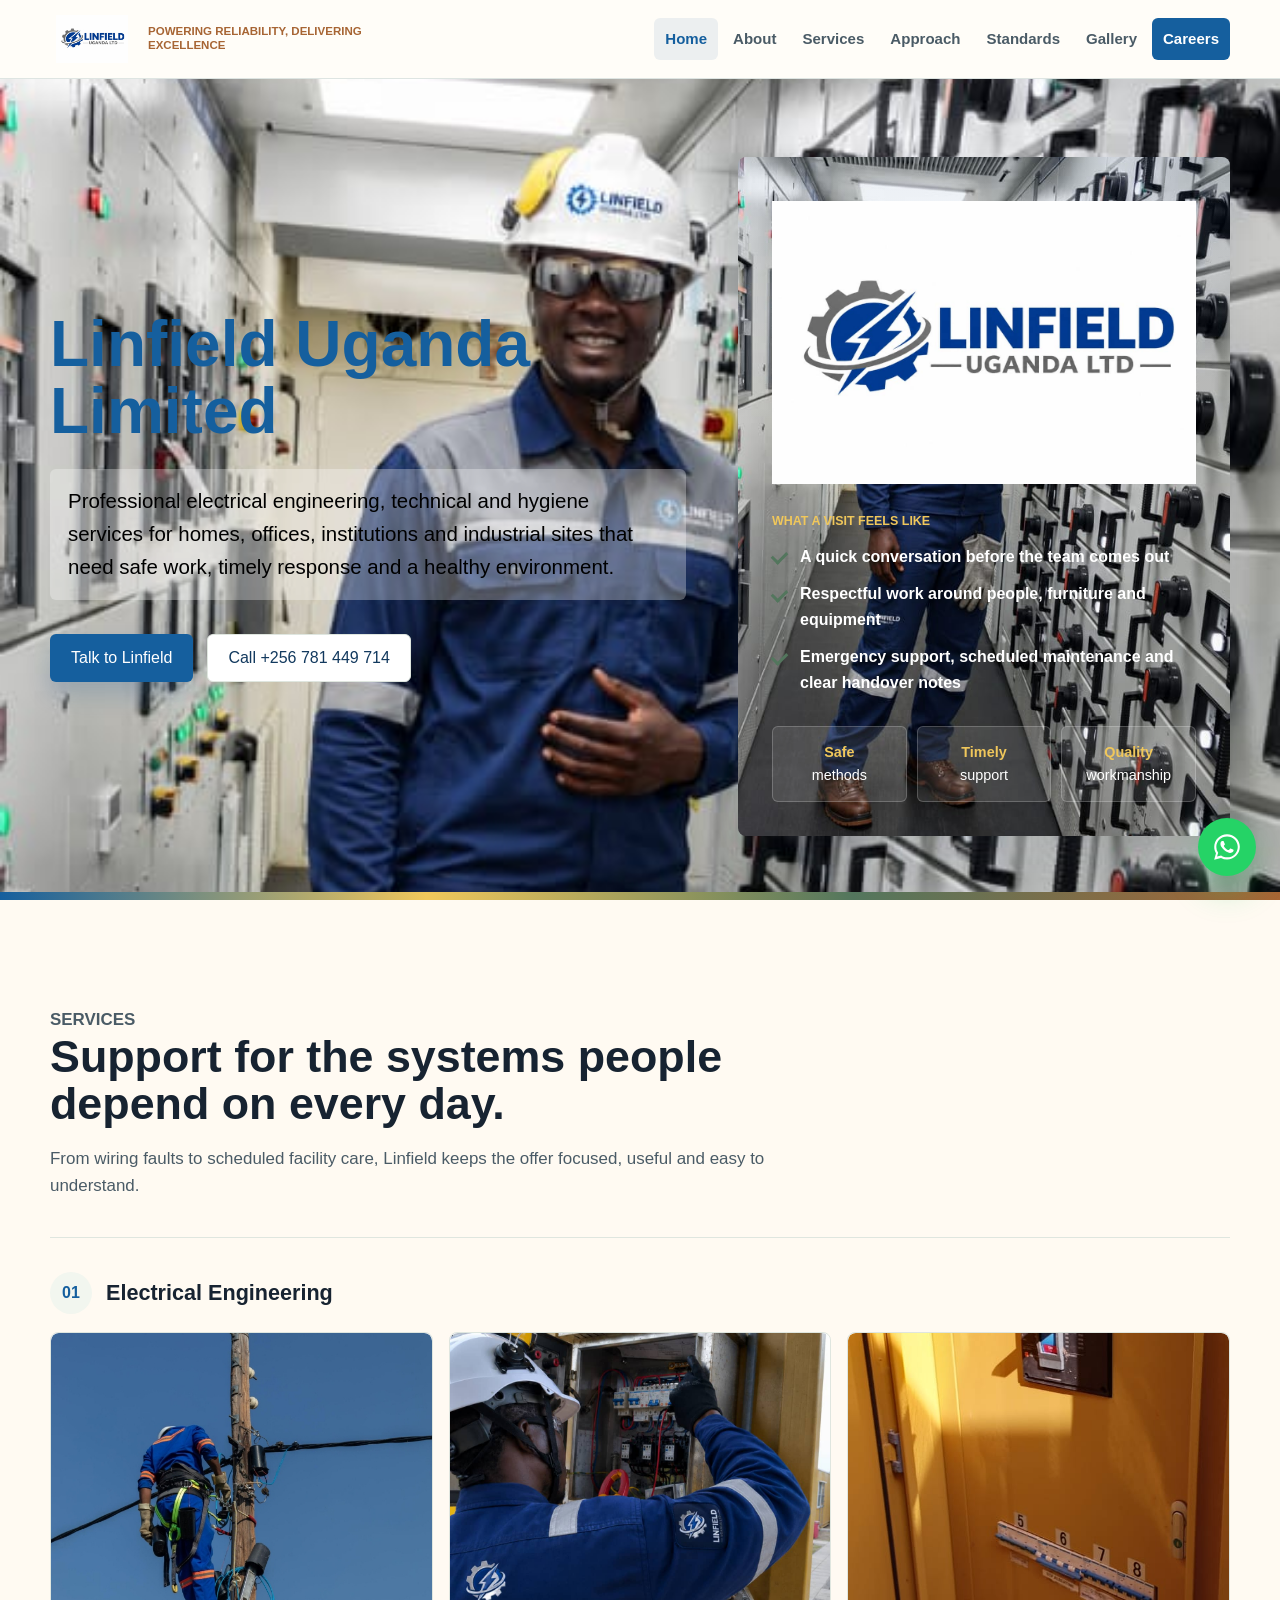
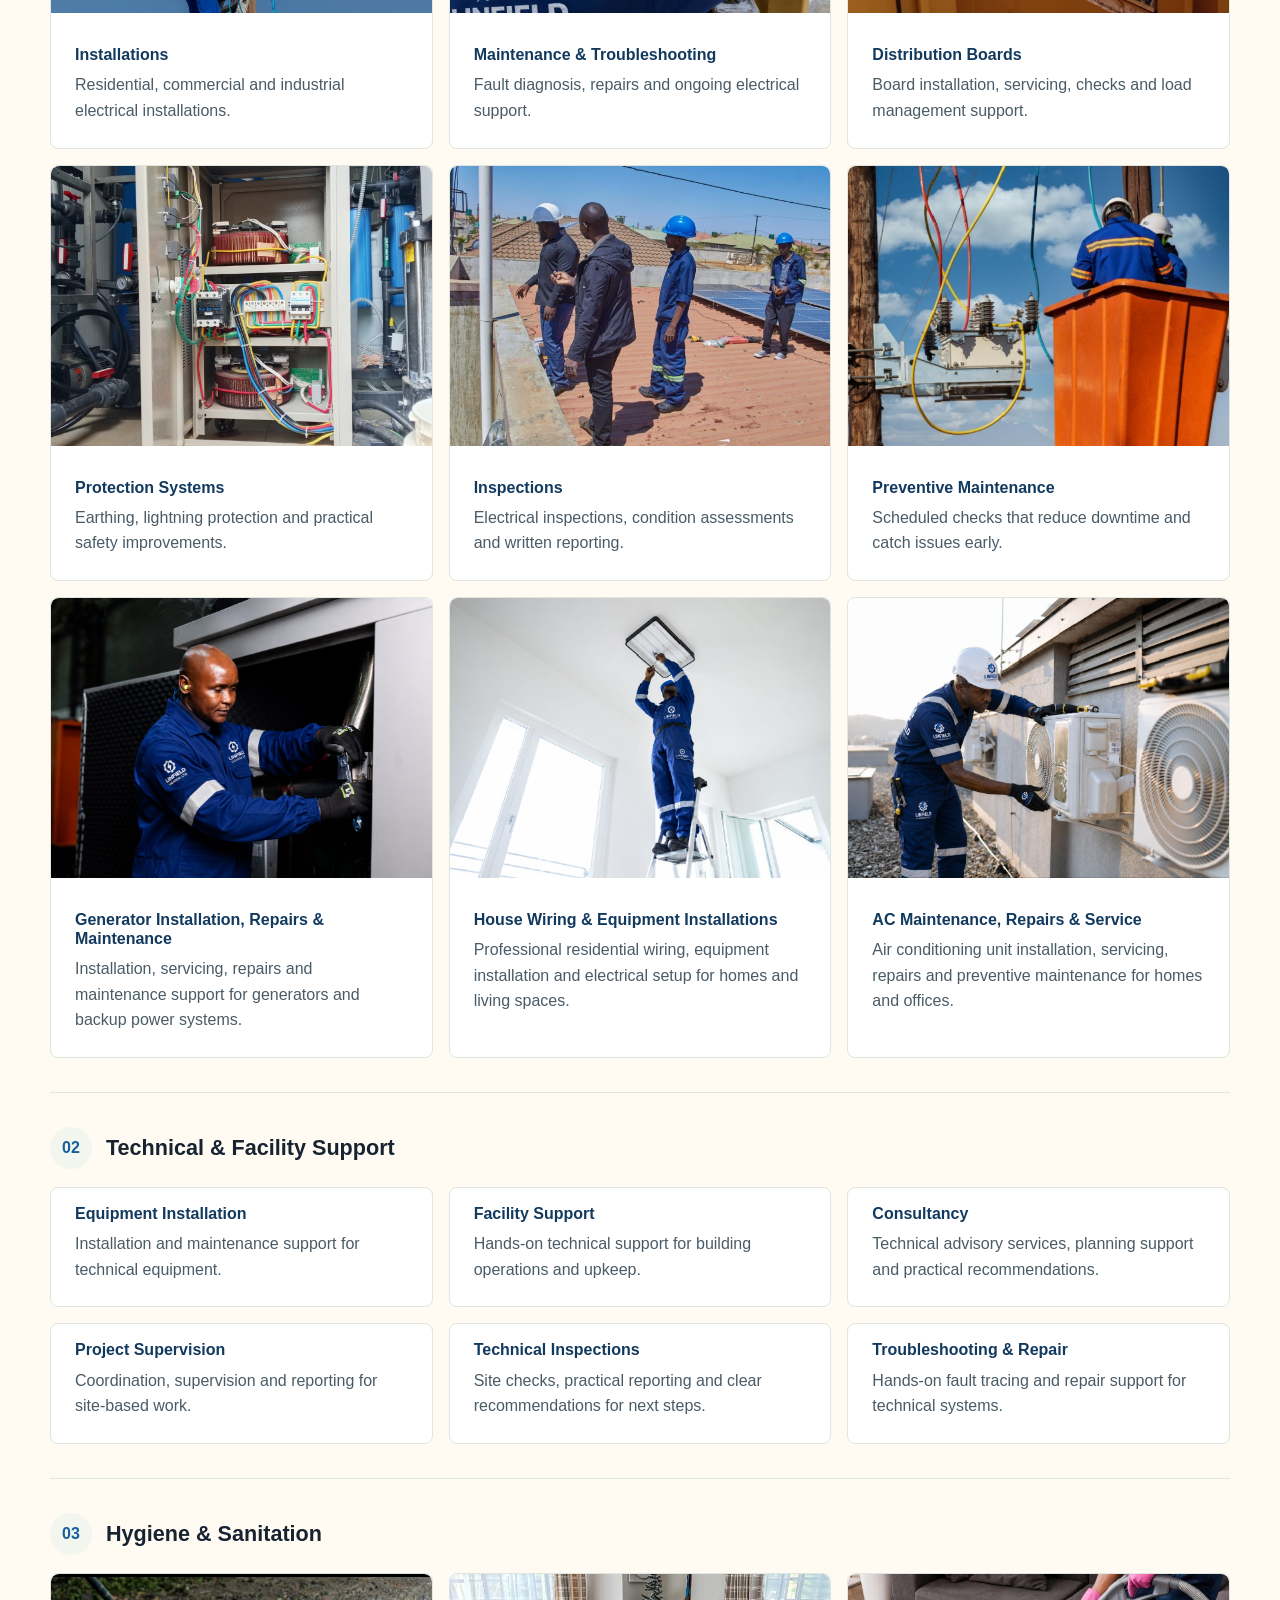
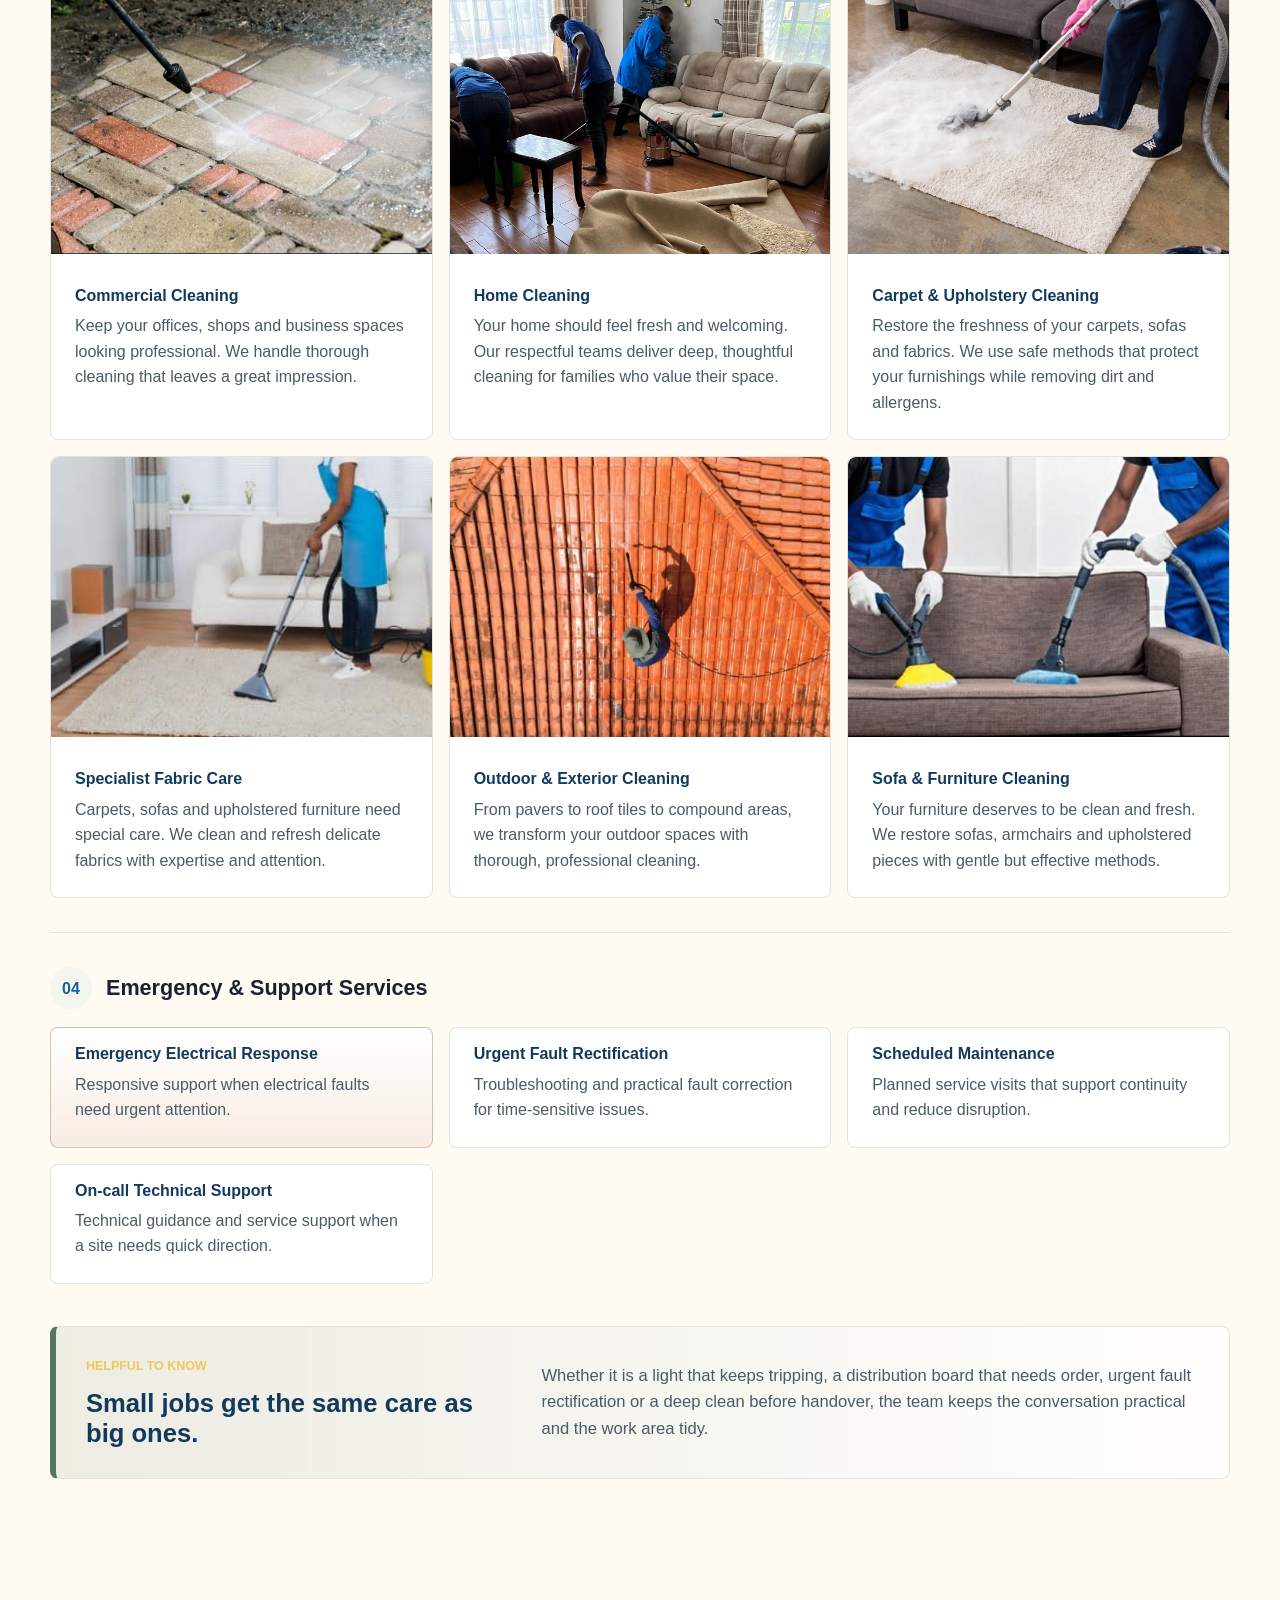
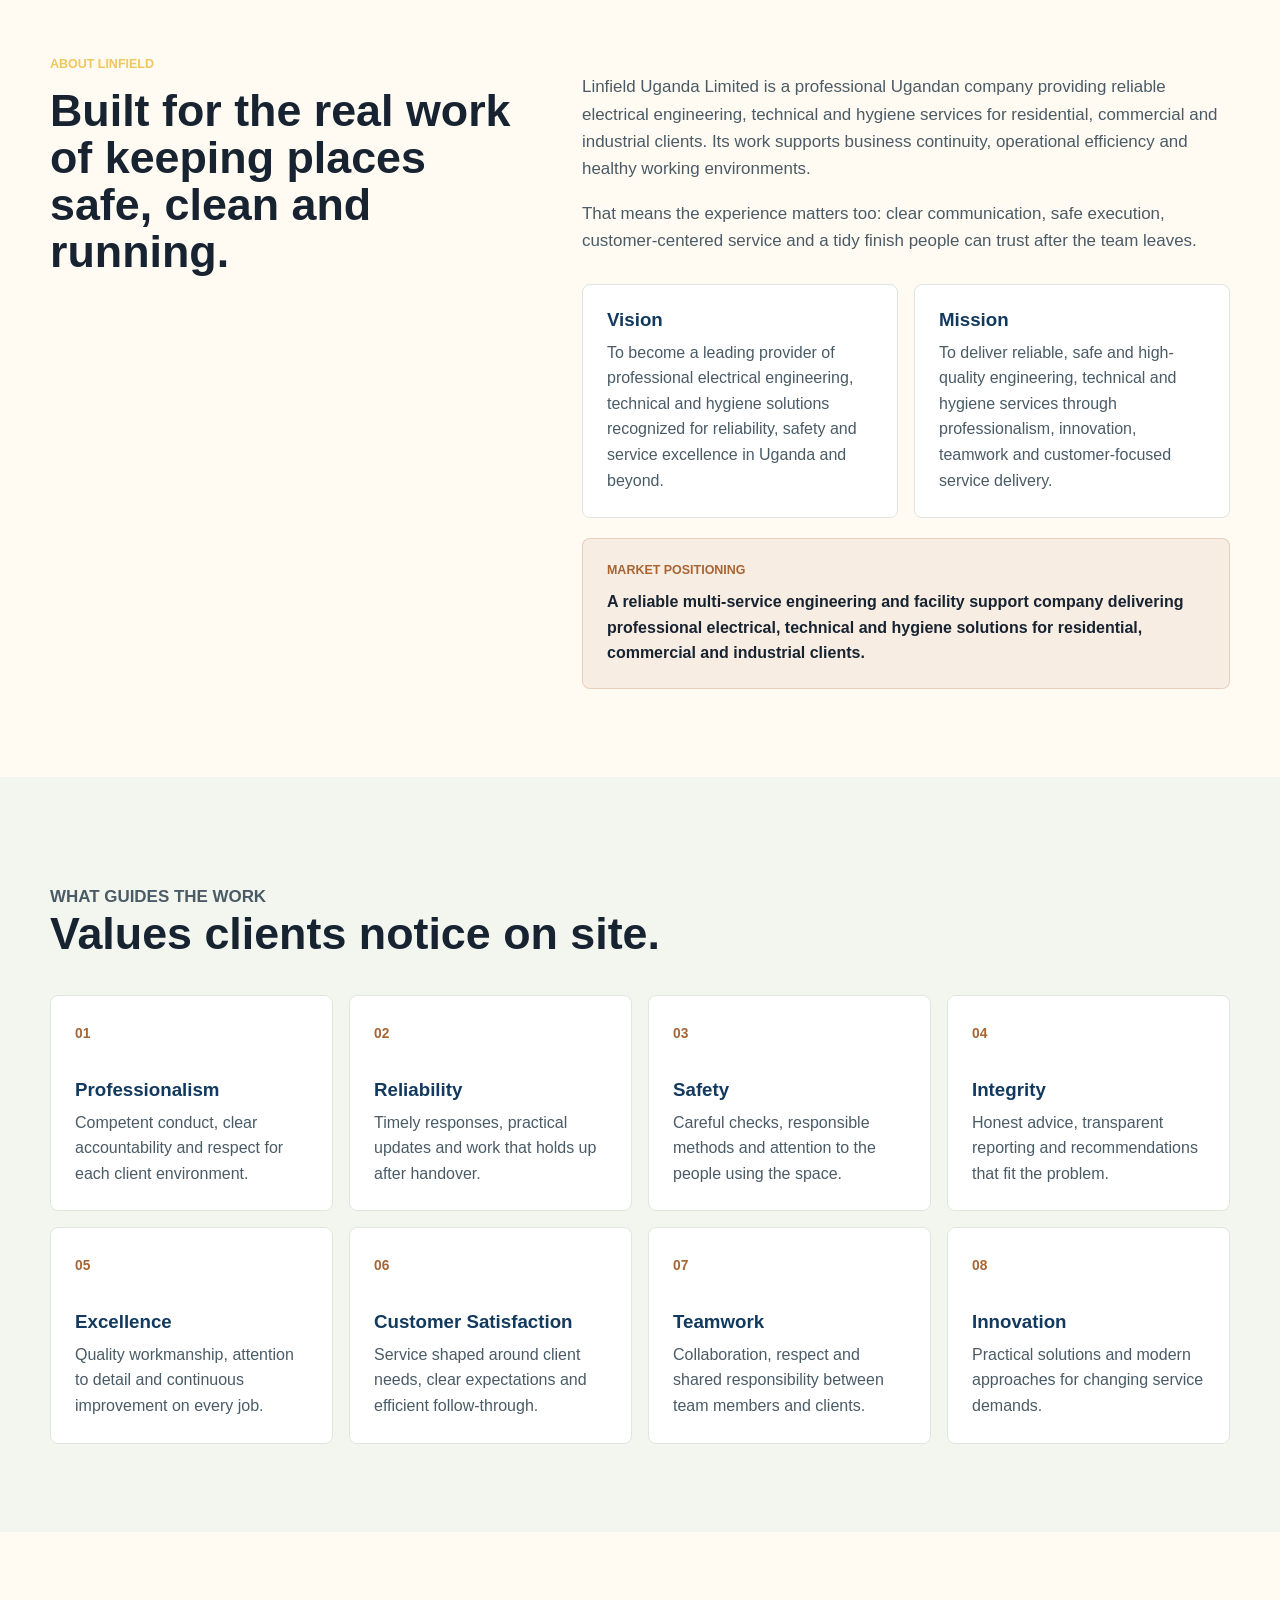
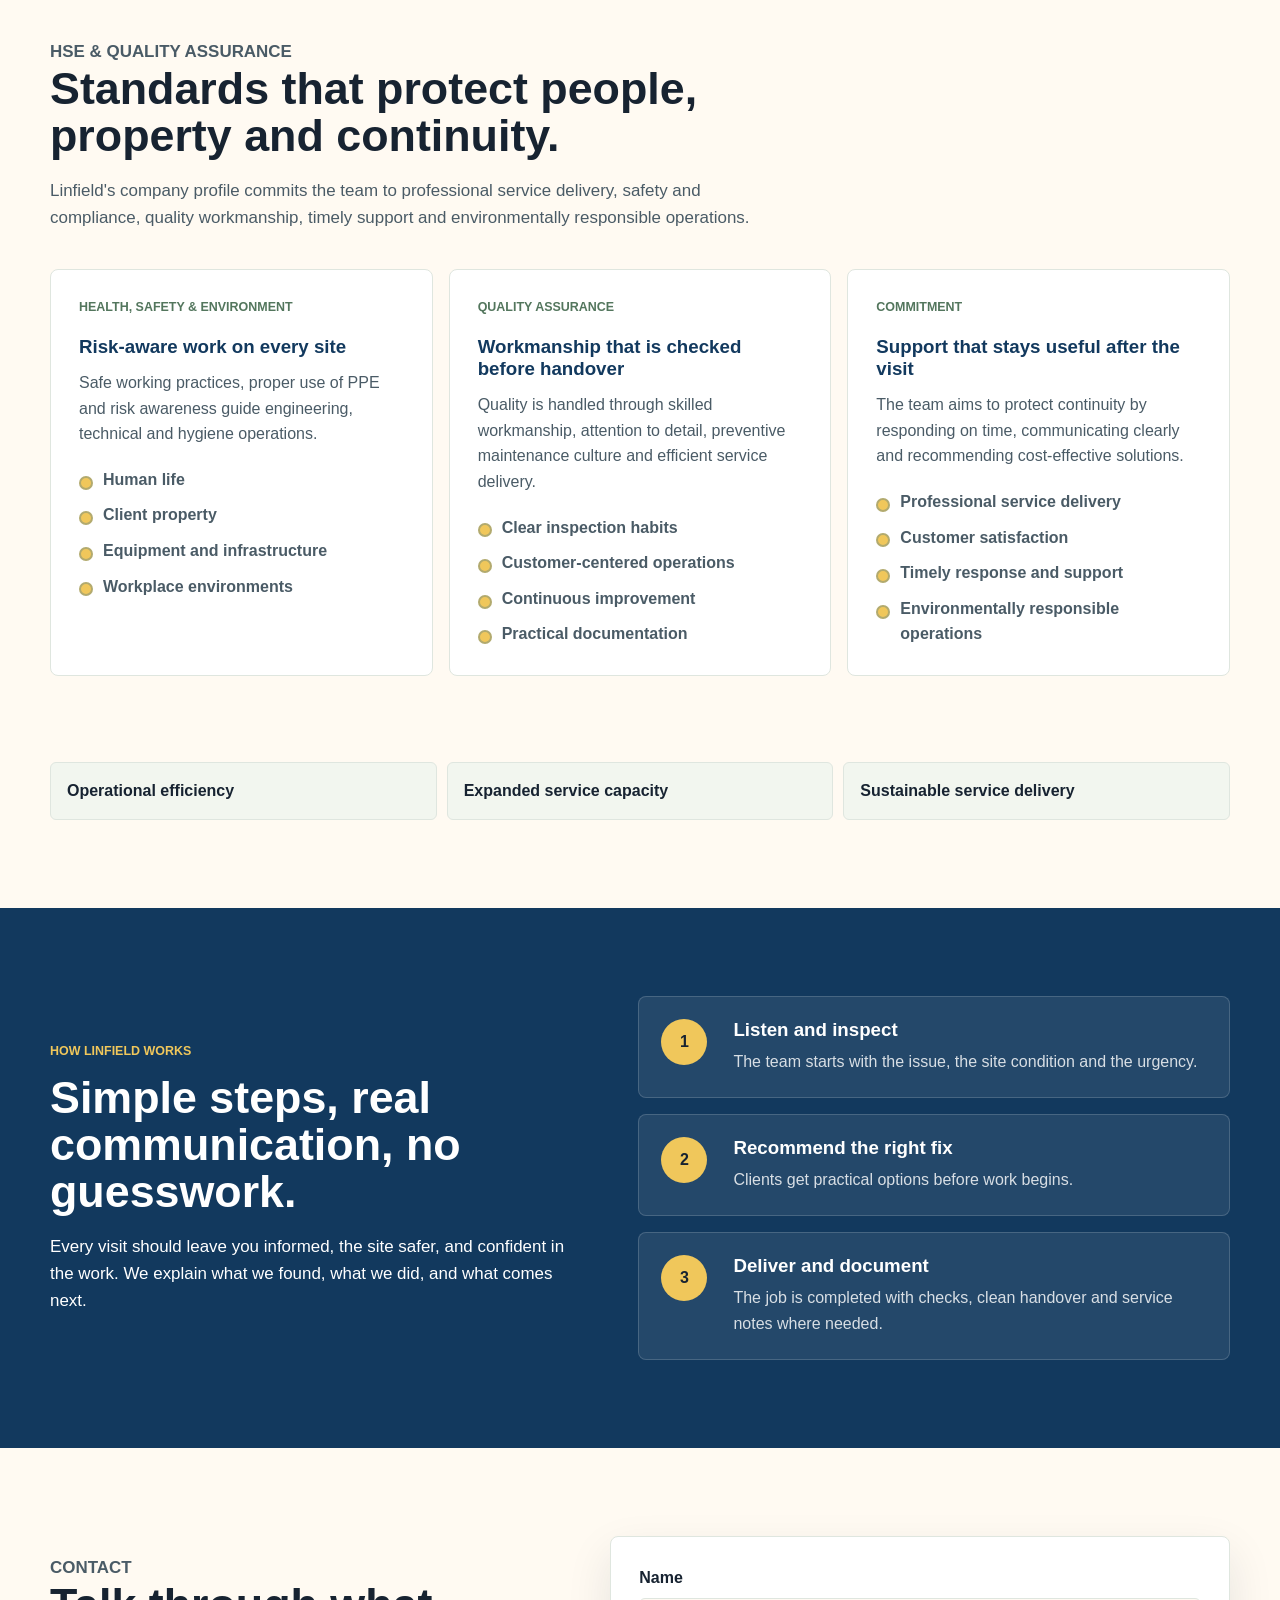
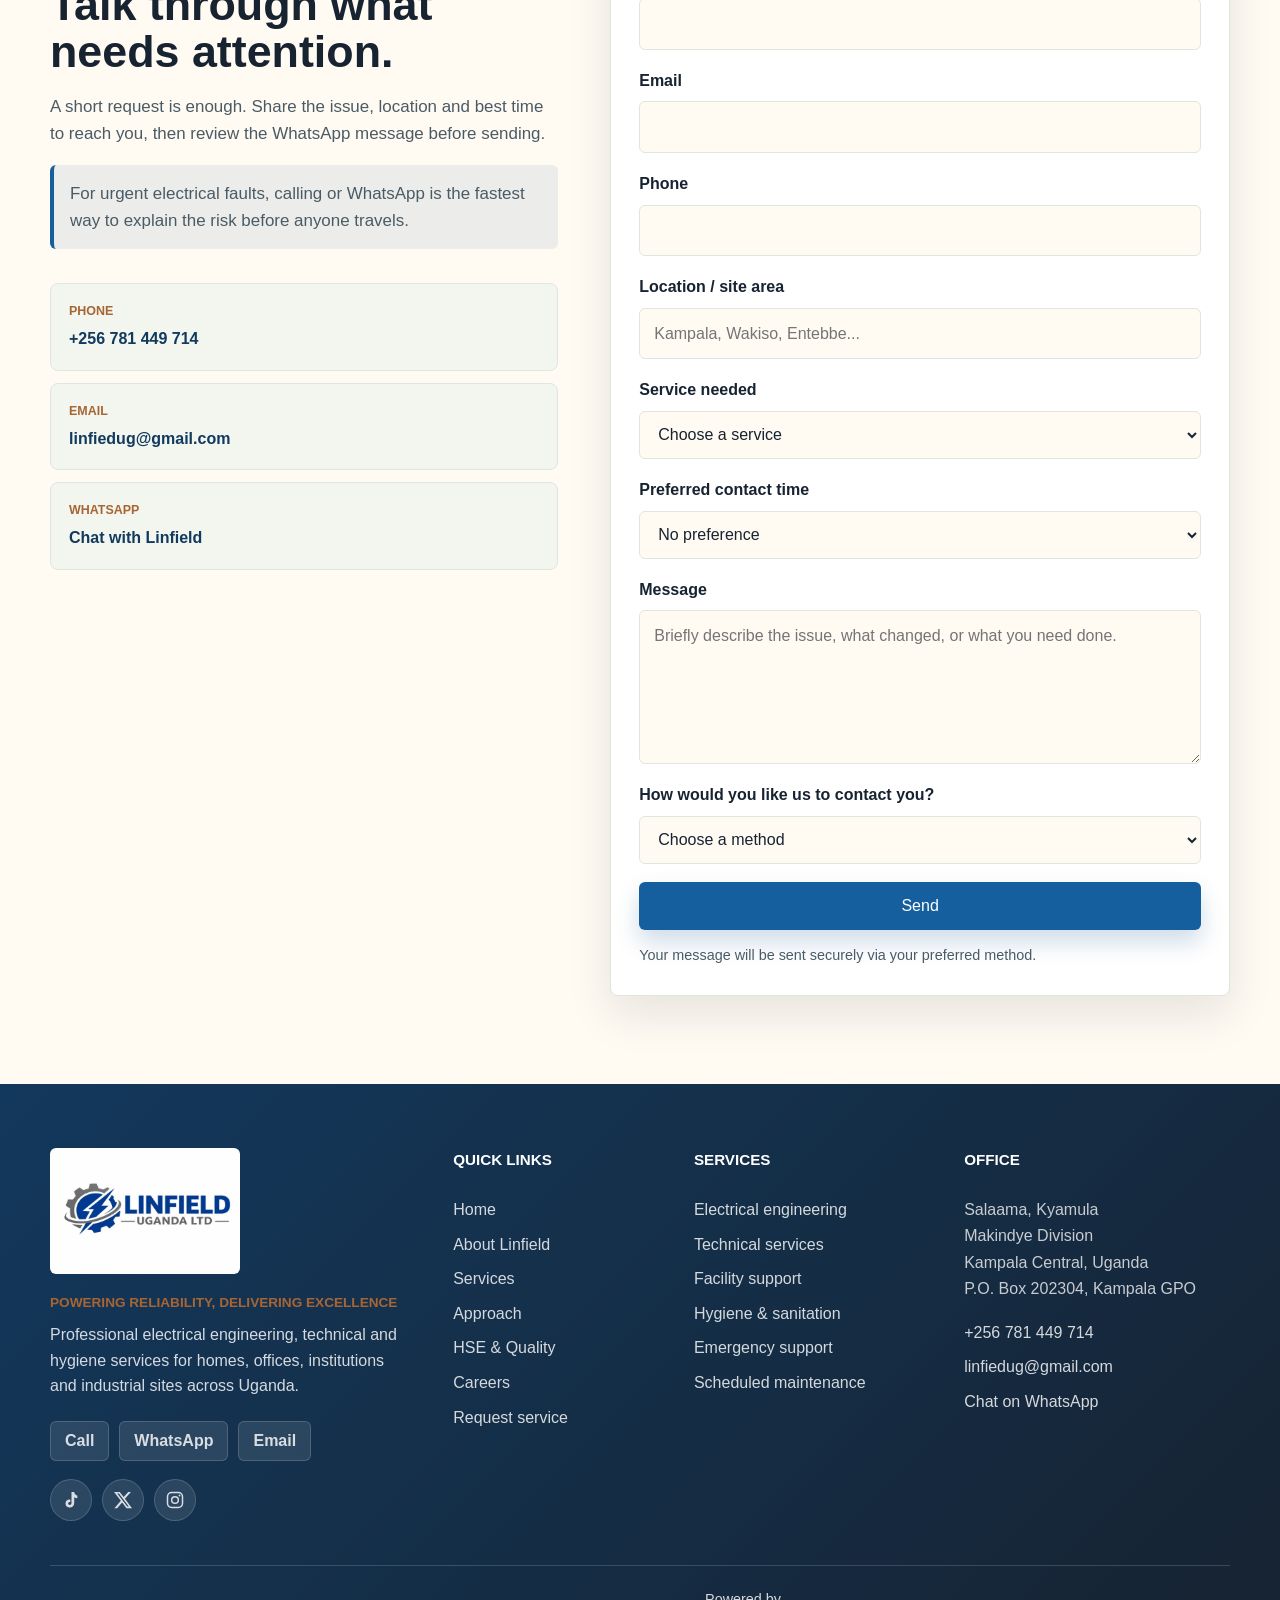
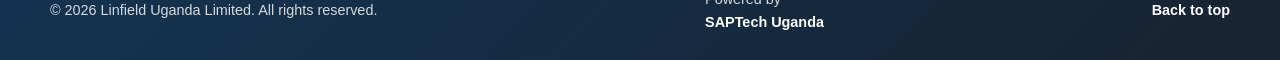
==== commit 56dac8d8: "image fix" ====
--- a/index.html
+++ b/index.html
@@ -246,56 +246,42 @@
                                 <img src="images/Commercial cleaning. Cleaning of pavers.png" alt="Commercial cleaning service" loading="lazy">
                             </div>
                             <h4>Commercial Cleaning</h4>
-                            <p>Office, shop and business-premises cleaning services.</p>
+                            <p>Keep your offices, shops and business spaces looking professional. We handle thorough cleaning that leaves a great impression.</p>
                         </article>
                         <article class="service-card">
                             <div class="service-image">
                                 <img src="images/Residential cleaning.png" alt="Residential home cleaning service" loading="lazy">
                             </div>
-                            <h4>Residential Cleaning</h4>
-                            <p>Professional home cleaning with tidy, respectful service teams.</p>
-                        </article>
-                        <article class="service-card">
-                            <div class="service-image">
-                                <img src="images/service-deep-cleaning.jpg" alt="Deep cleaning service in progress" loading="lazy">
-                            </div>
-                            <h4>Deep Cleaning</h4>
-                            <p>Detailed cleaning for handovers, renovations and post-construction spaces.</p>
-                        </article>
-                        <article class="service-card">
-                            <div class="service-image">
-                                <img src="images/service-workplace-sanitation.jpg" alt="Workplace disinfection and sanitation" loading="lazy">
-                            </div>
-                            <h4>Workplace Sanitation</h4>
-                            <p>Disinfection and hygiene support for workplaces and shared spaces.</p>
-                        </article>
-                        <article class="service-card">
-                            <div class="service-image">
-                                <img src="images/service-washroom-hygiene.jpg" alt="Professional washroom cleaning" loading="lazy">
-                            </div>
-                            <h4>Washroom Hygiene</h4>
-                            <p>Washroom cleaning, hygiene maintenance and routine care.</p>
-                        </article>
-                        <article class="service-card">
-                            <div class="service-image">
-                                <img src="images/service-institutional-support.jpg" alt="Institutional facility cleaning" loading="lazy">
-                            </div>
-                            <h4>Institutional Support</h4>
-                            <p>Corporate and institutional hygiene services for busy facilities.</p>
-                        </article>
-                        <article class="service-card">
-                            <div class="service-image">
-                                <img src="images/service-environmental-hygiene.jpg" alt="Environmental hygiene and compound cleaning" loading="lazy">
-                            </div>
-                            <h4>Environmental Hygiene</h4>
-                            <p>Facility cleanliness management, gardening and compound cleaning.</p>
-                        </article>
-                        <article class="service-card">
-                            <div class="service-image">
-                                <img src="images/Upholstery Cleaning. Sofa cleaning.png" alt="Professional upholstery and carpet cleaning" loading="lazy">
-                            </div>
-                            <h4>Upholstery Cleaning</h4>
-                            <p>Cleaning for carpets, sofas, car seats and other fabric surfaces.</p>
+                            <h4>Home Cleaning</h4>
+                            <p>Your home should feel fresh and welcoming. Our respectful teams deliver deep, thoughtful cleaning for families who value their space.</p>
+                        </article>
+                        <article class="service-card">
+                            <div class="service-image">
+                                <img src="images/Upholstery cleaning. Carpet cleaning.png" alt="Professional carpet and upholstery cleaning" loading="lazy">
+                            </div>
+                            <h4>Carpet &amp; Upholstery Cleaning</h4>
+                            <p>Restore the freshness of your carpets, sofas and fabrics. We use safe methods that protect your furnishings while removing dirt and allergens.</p>
+                        </article>
+                        <article class="service-card">
+                            <div class="service-image">
+                                <img src="images/Upholstery cleaning. Carpet cleaning2.png" alt="Upholstery restoration and carpet care" loading="lazy">
+                            </div>
+                            <h4>Specialist Fabric Care</h4>
+                            <p>Carpets, sofas and upholstered furniture need special care. We clean and refresh delicate fabrics with expertise and attention.</p>
+                        </article>
+                        <article class="service-card">
+                            <div class="service-image">
+                                <img src="images/Commercial cleaning. Rooftile cleaning.png" alt="Exterior and outdoor cleaning services" loading="lazy">
+                            </div>
+                            <h4>Outdoor &amp; Exterior Cleaning</h4>
+                            <p>From pavers to roof tiles to compound areas, we transform your outdoor spaces with thorough, professional cleaning.</p>
+                        </article>
+                        <article class="service-card">
+                            <div class="service-image">
+                                <img src="images/Upholstery Cleaning. Sofa cleaning.png" alt="Sofa and furniture cleaning" loading="lazy">
+                            </div>
+                            <h4>Sofa &amp; Furniture Cleaning</h4>
+                            <p>Your furniture deserves to be clean and fresh. We restore sofas, armchairs and upholstered pieces with gentle but effective methods.</p>
                         </article>
                     </div>
                 </div>
@@ -470,8 +456,8 @@
             <div class="container approach-grid">
                 <div>
                     <p class="section-label">How Linfield works</p>
-                    <h2>Clear steps, careful checks, no mystery.</h2>
-                    <p class="dark-copy">A good service visit should leave the client informed, the site safer and the work area respected.</p>
+                    <h2>Simple steps, real communication, no guesswork.</h2>
+                    <p class="dark-copy">Every visit should leave you informed, the site safer, and confident in the work. We explain what we found, what we did, and what comes next.</p>
                 </div>
                 <div class="process-list">
                     <article>
--- a/style.css
+++ b/style.css
@@ -243,7 +243,7 @@
 .section-label,
 .panel-kicker {
     margin: 0 0 12px;
-    color: var(--blue-deep);
+    color: var(--yellow);
     font-size: 0.78rem;
     font-weight: 800;
     letter-spacing: 0;
@@ -330,8 +330,12 @@
     position: relative;
     min-height: 440px;
     padding: 34px;
-    background: var(--surface);
-    border: 1px solid var(--line);
+    background-image:
+        url('images/introduction.png'),
+        linear-gradient(90deg, rgba(18, 33, 47, 0.65), rgba(18, 33, 47, 0.65)),
+        repeating-linear-gradient(135deg, rgba(16, 75, 145, 0.08) 0 1px, transparent 1px 18px);
+    background-size: cover;
+    background-position: center;
     border-radius: var(--radius);
     box-shadow: var(--shadow);
     display: grid;
@@ -370,7 +374,7 @@
 .service-snapshot li {
     position: relative;
     padding-left: 28px;
-    color: var(--ink-soft);
+    color: #ffffff;
     font-weight: 700;
 }
 
@@ -395,17 +399,17 @@
 
 .hero-metrics span {
     padding: 14px 10px;
-    background: var(--mist);
-    border: 1px solid var(--line);
+    background: rgba(255, 255, 255, 0.1);
+    border: 1px solid rgba(255, 255, 255, 0.2);
     border-radius: 6px;
-    color: var(--ink-soft);
+    color: #ffffff;
     text-align: center;
     font-size: 0.9rem;
 }
 
 .hero-metrics strong {
     display: block;
-    color: var(--blue-deep);
+    color: var(--yellow);
 }
 
 .two-column {
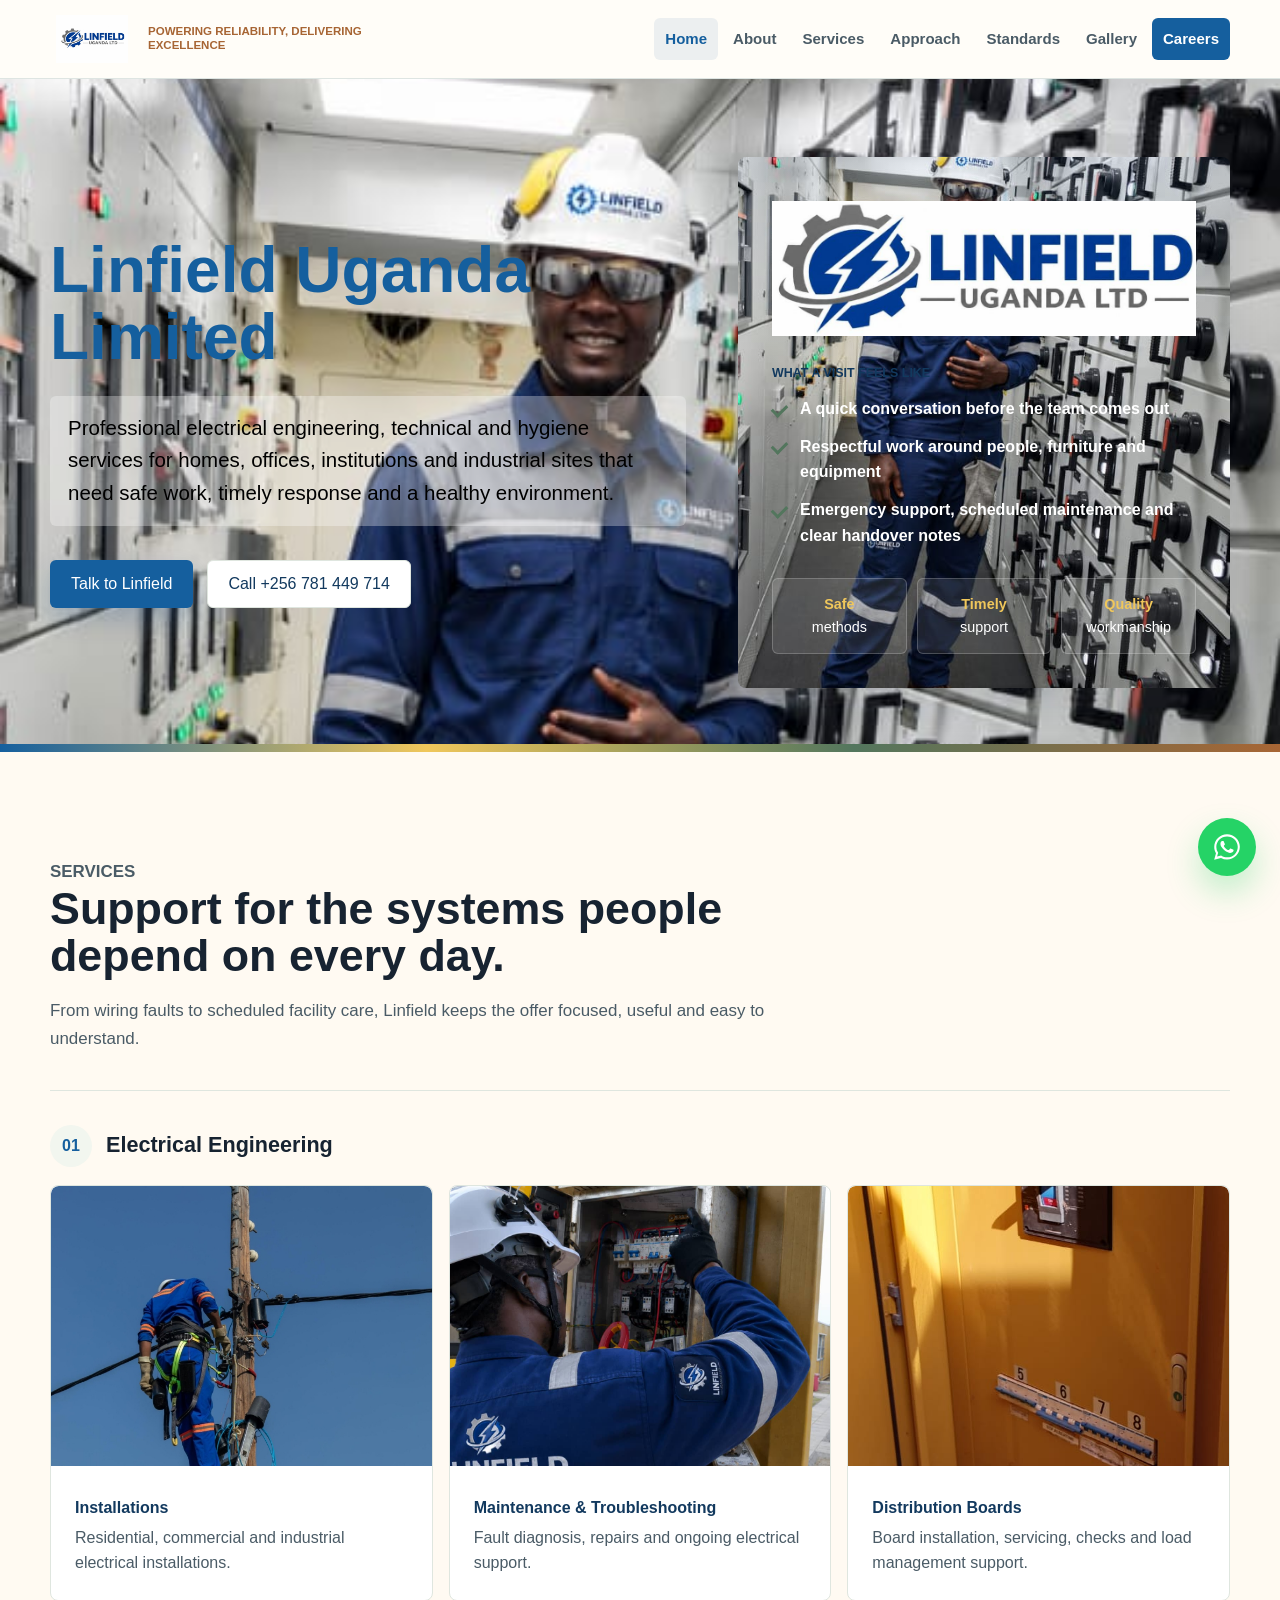
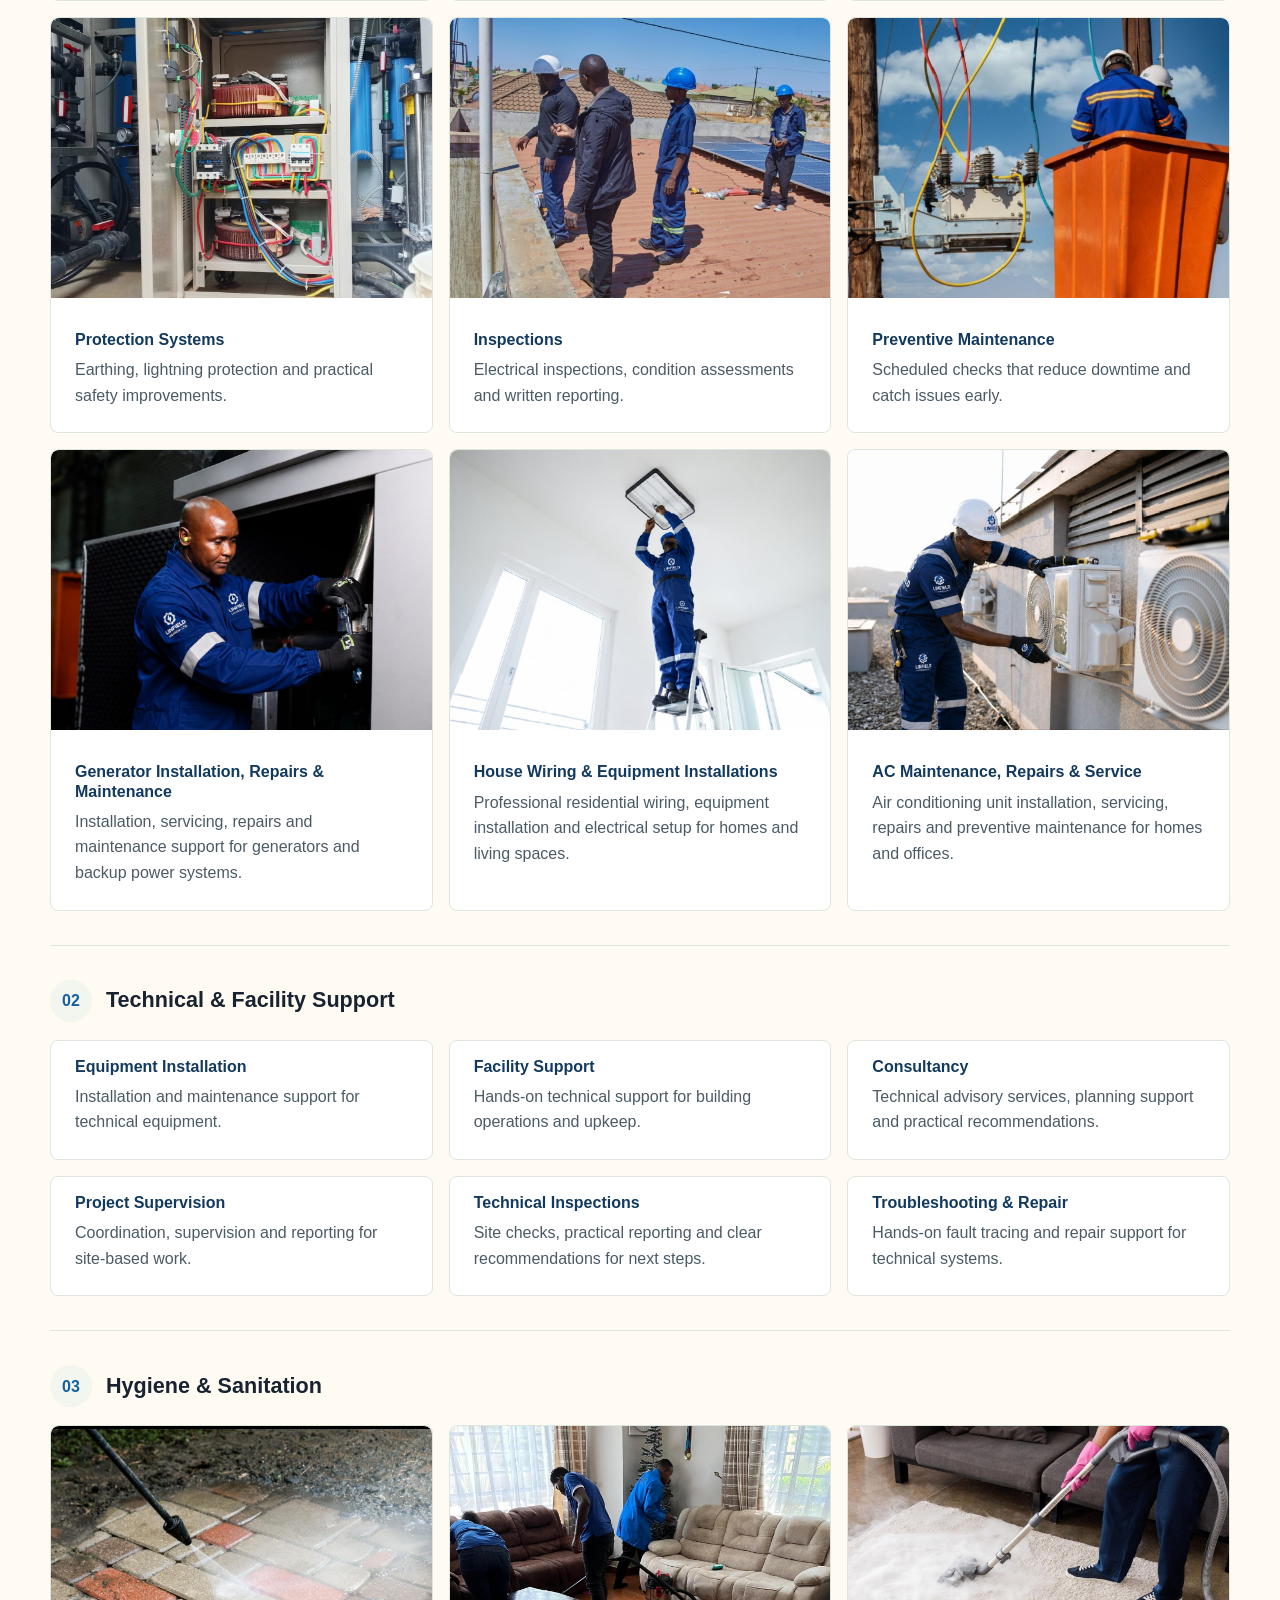
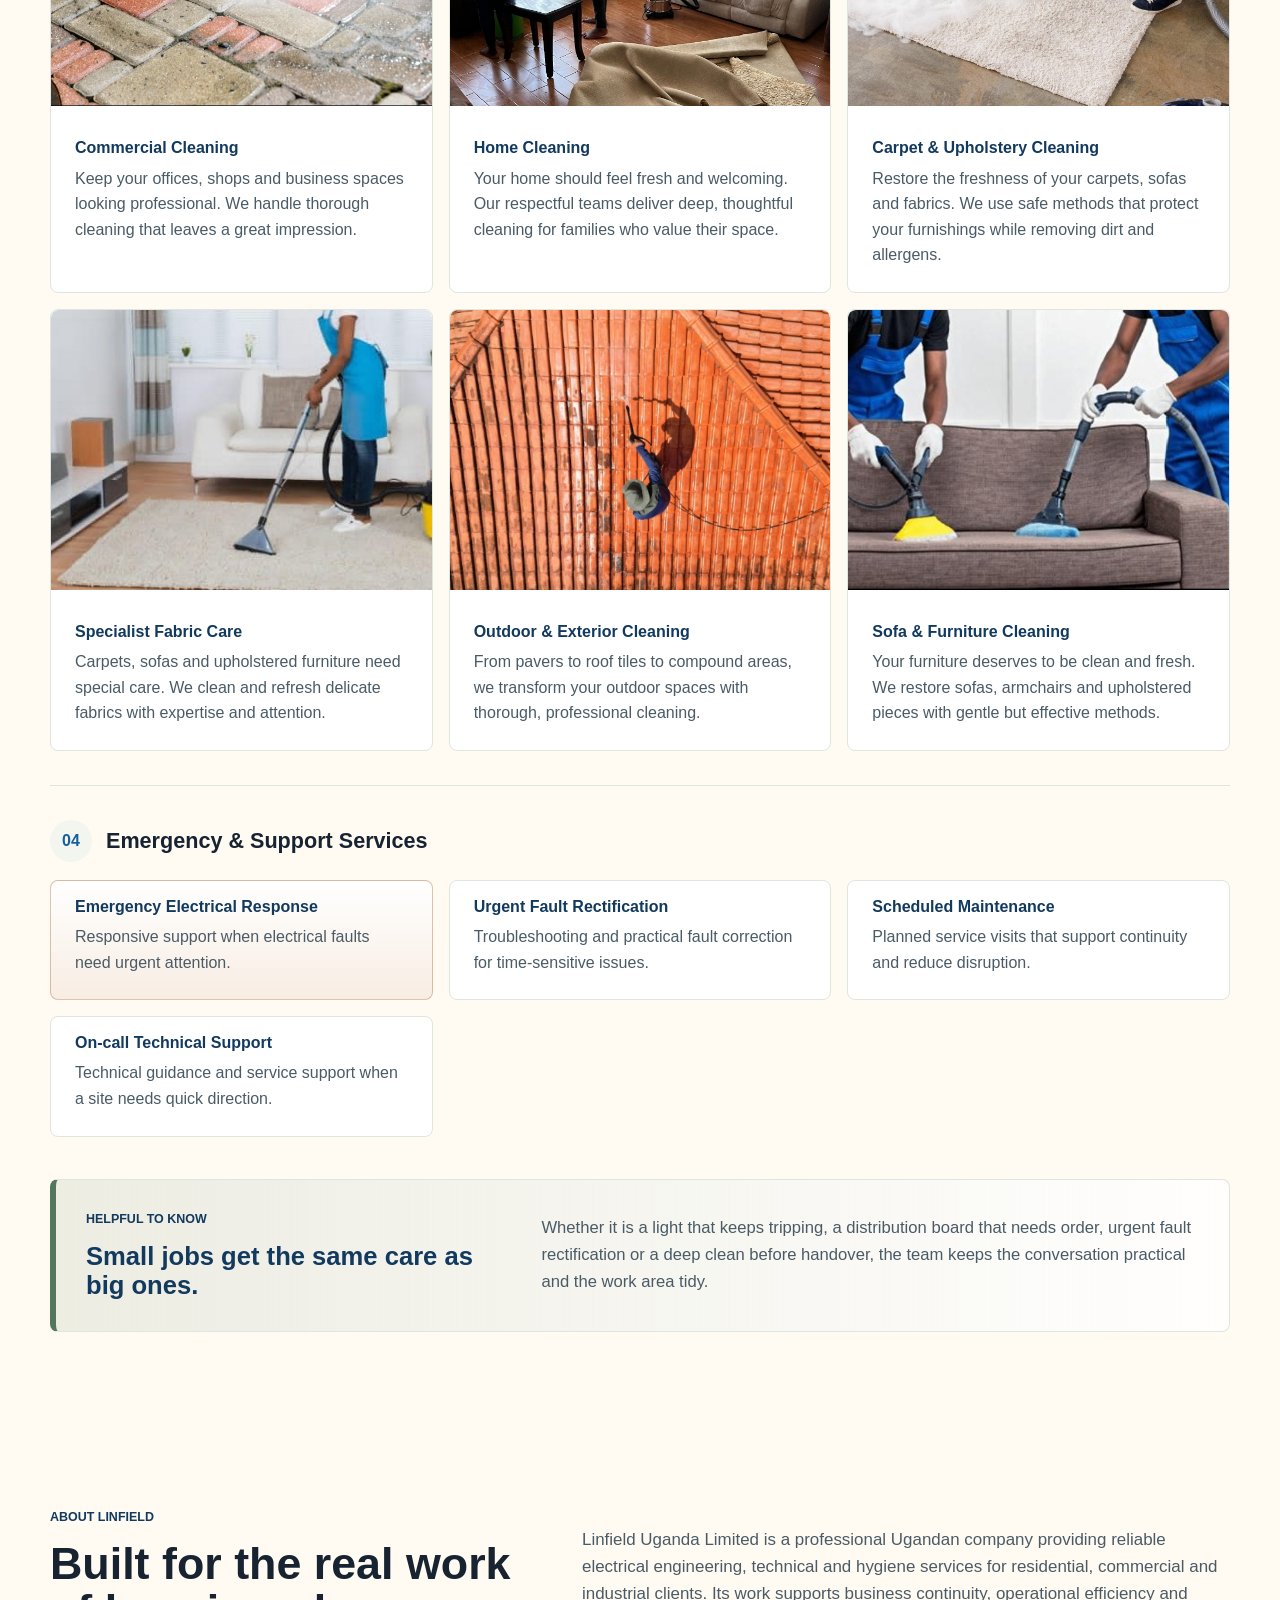
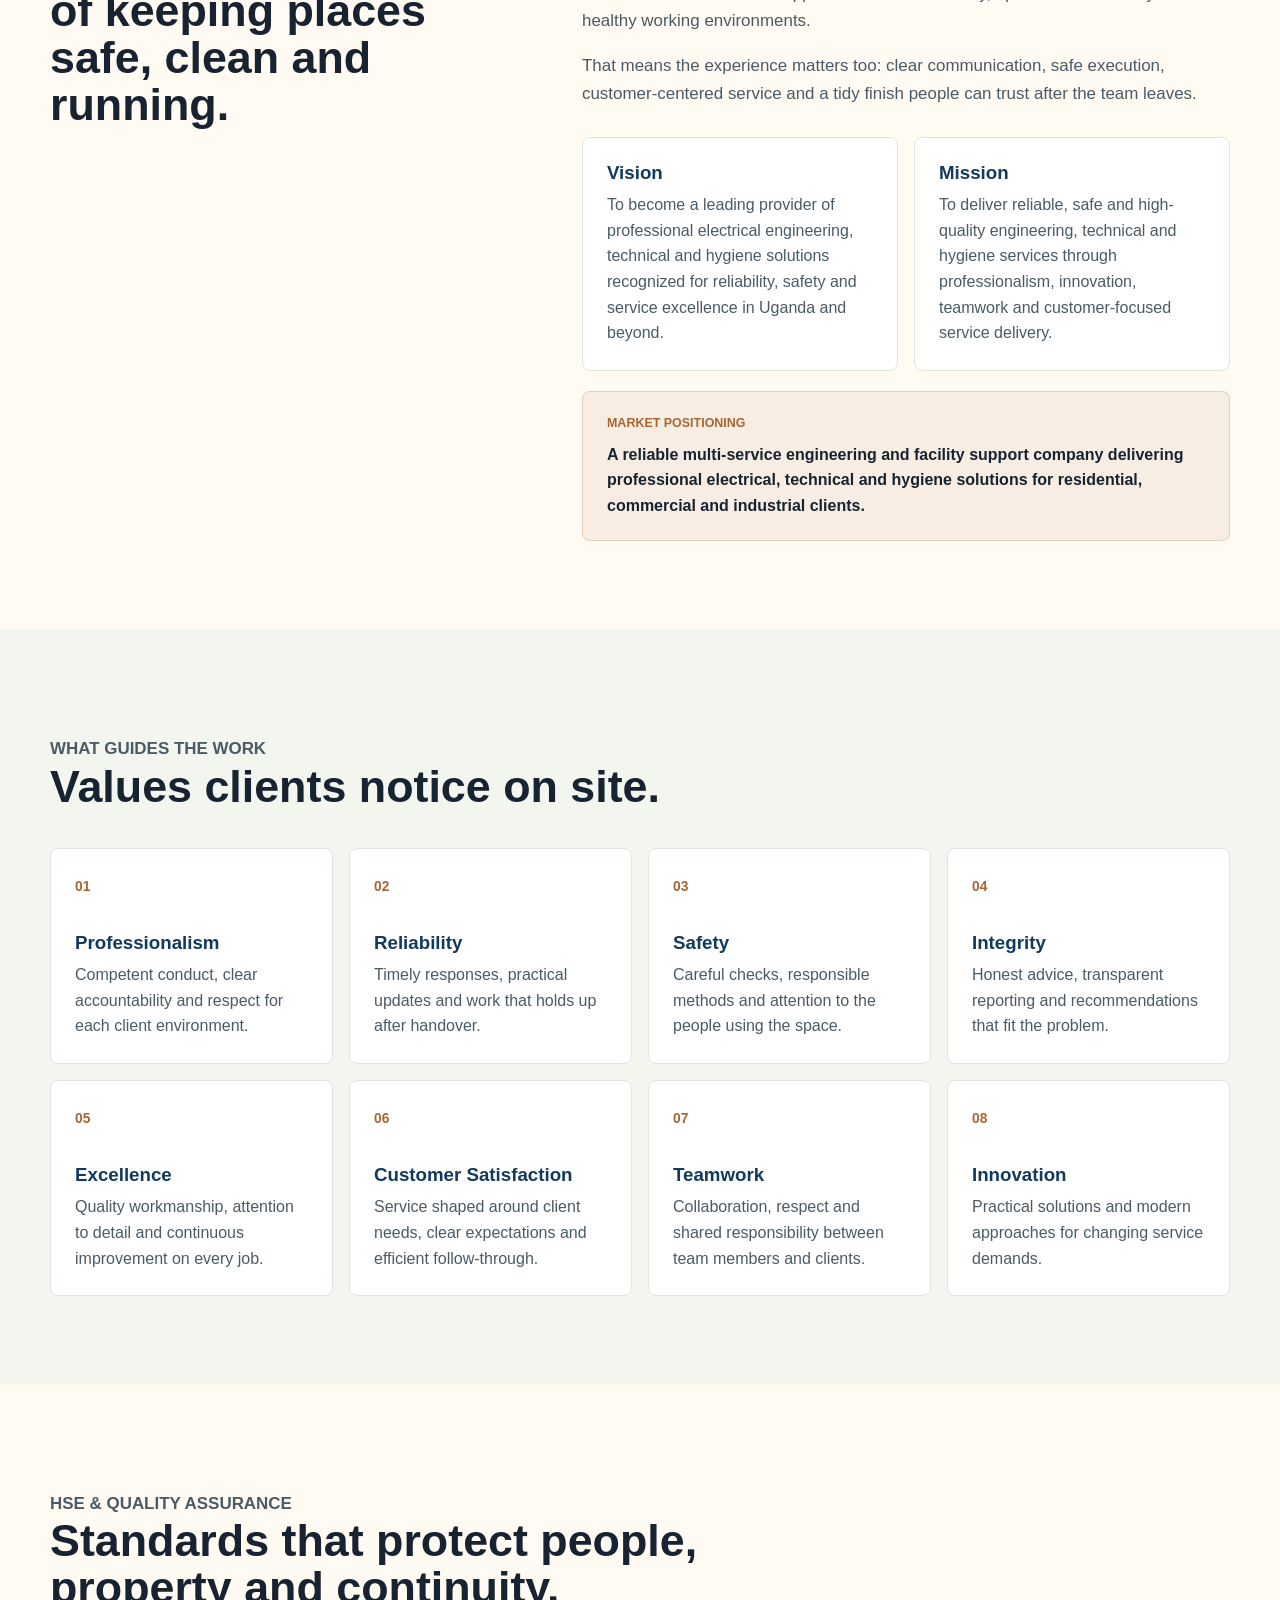
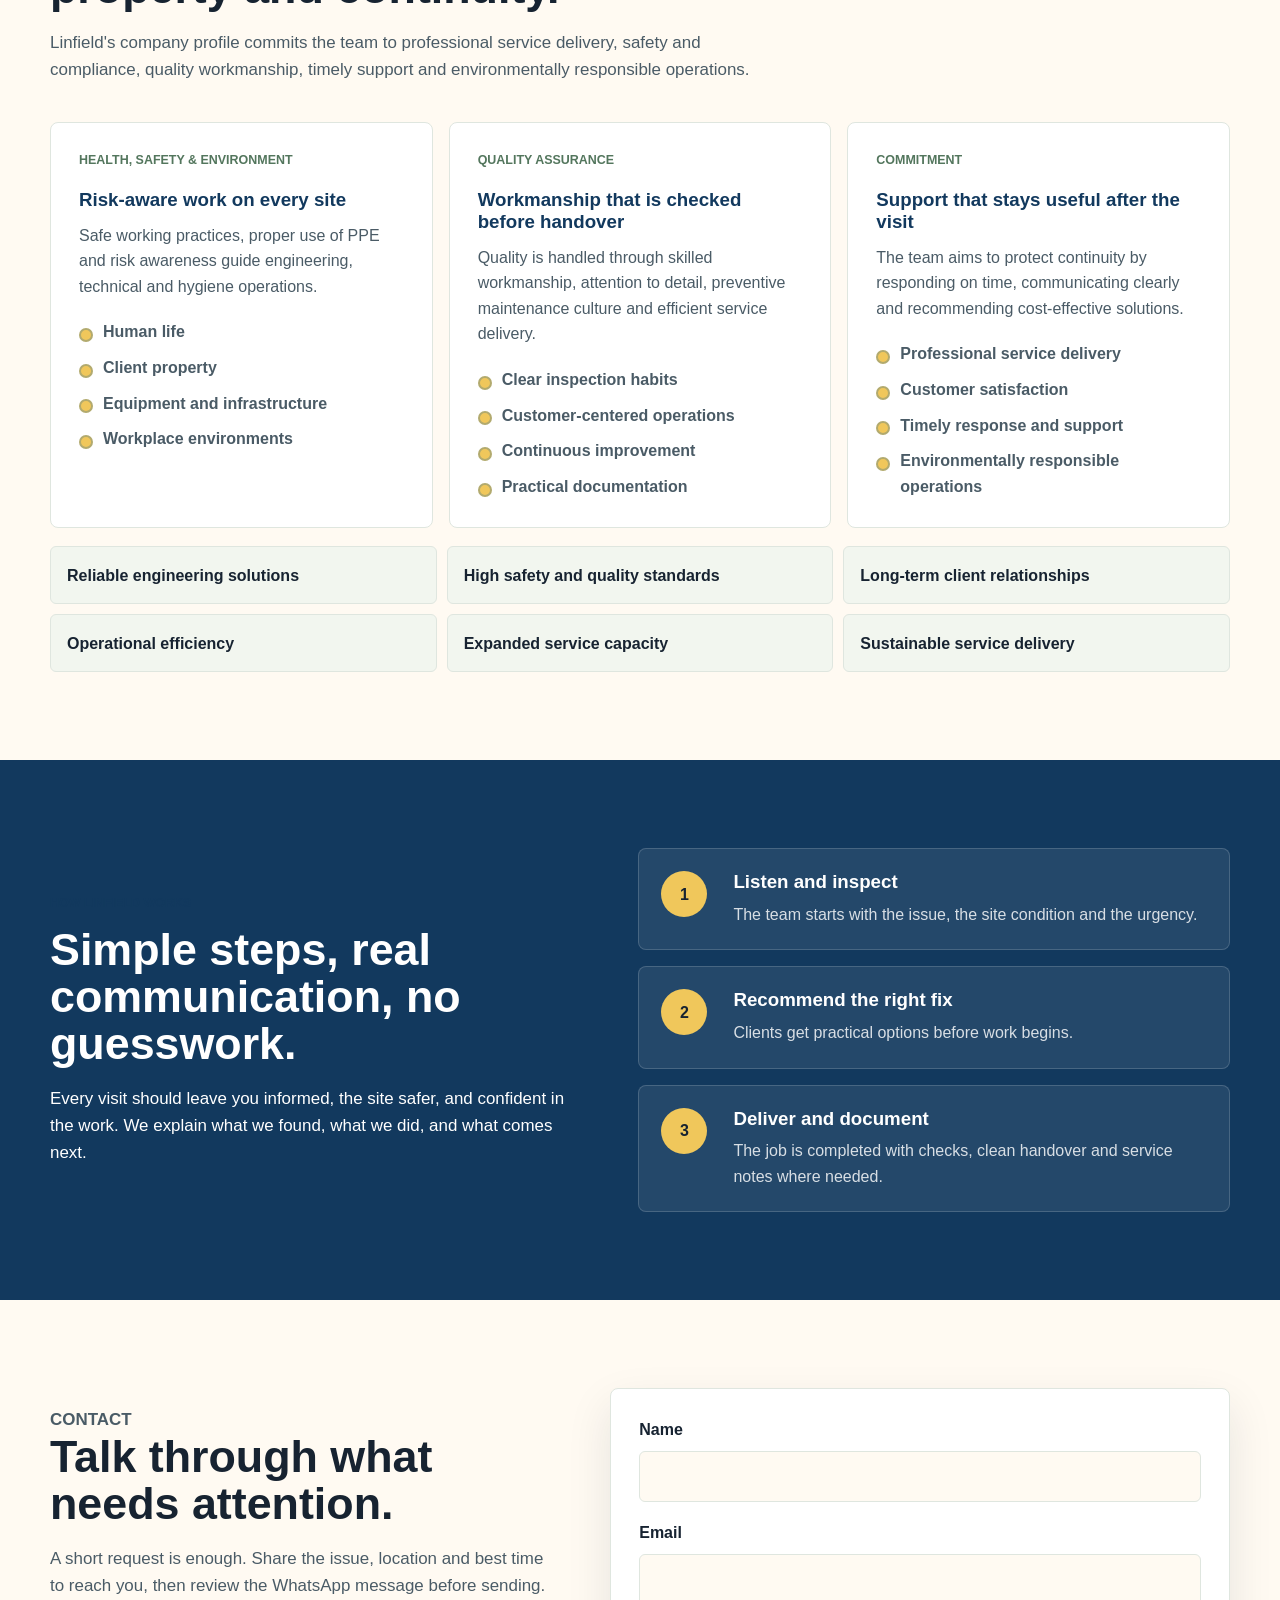
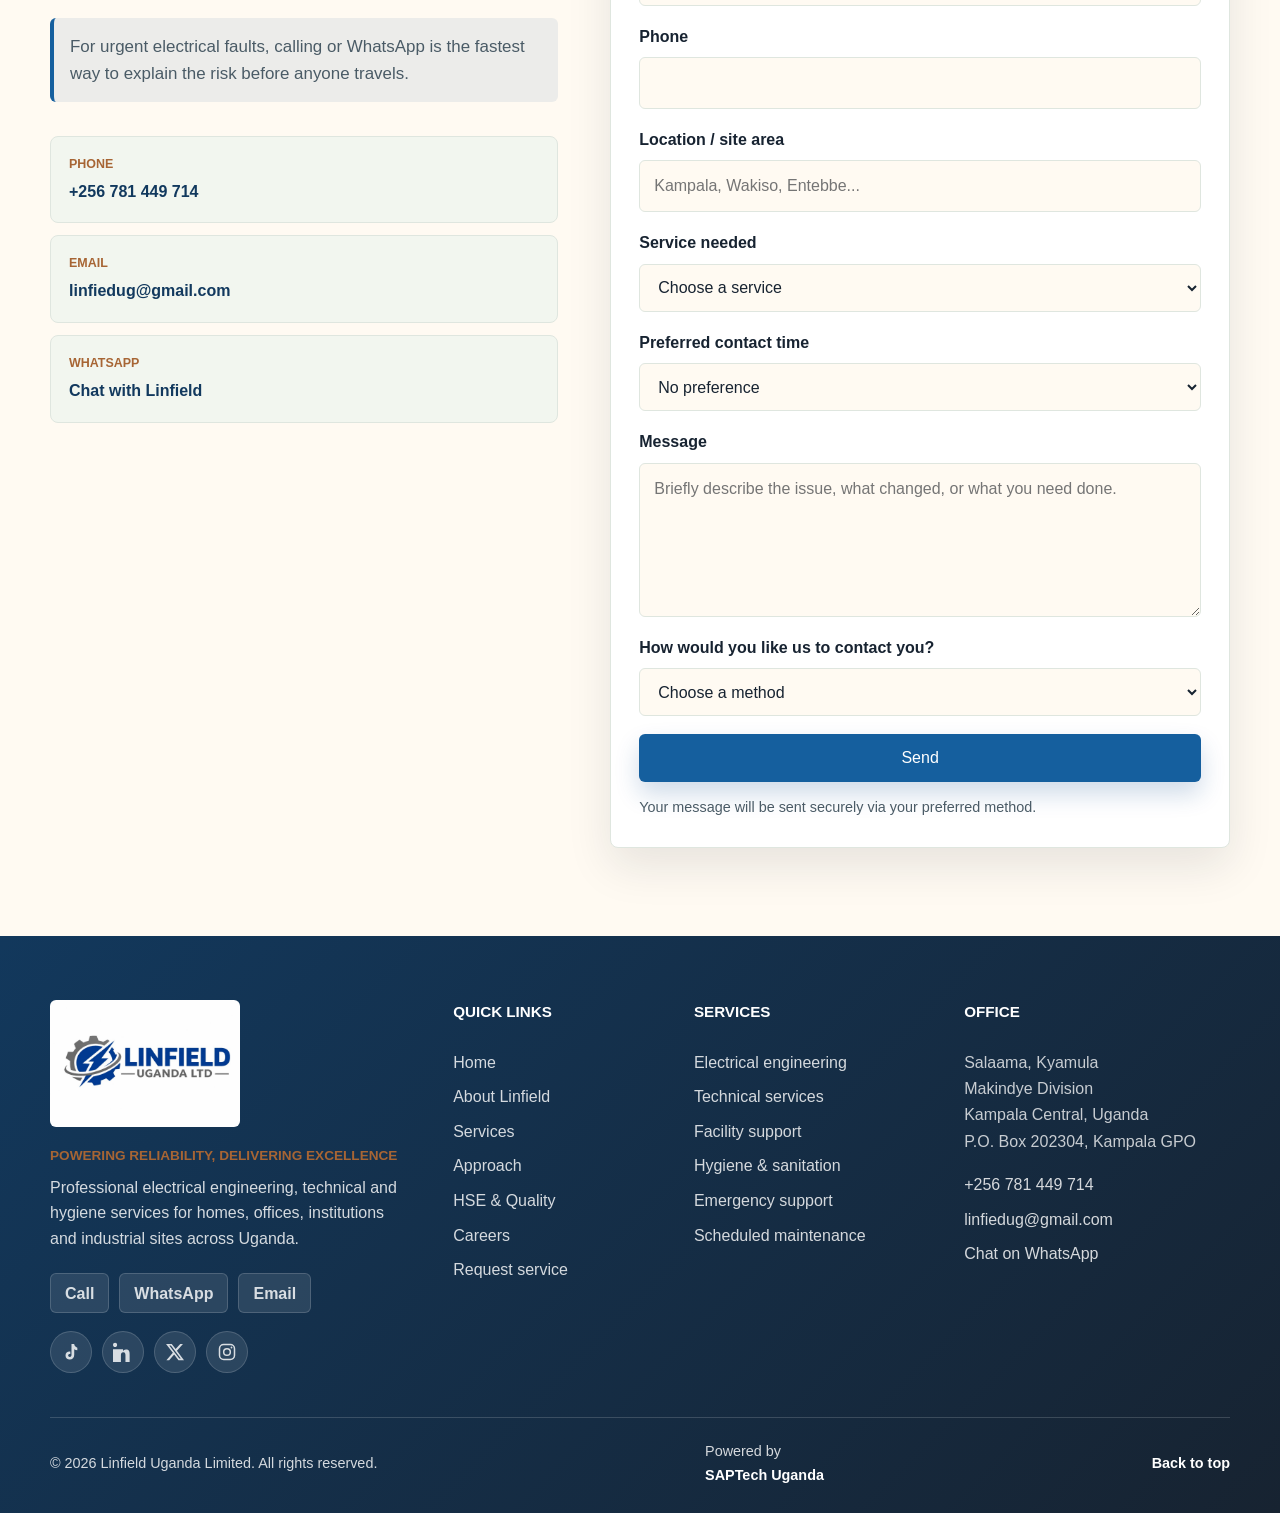
==== commit aef63fec: "updates" ====
--- a/index.html
+++ b/index.html
@@ -104,9 +104,9 @@
                 </div>
 
                 <div class="hero-panel" aria-label="Linfield service summary">
-                    <img src="images/logo.png" alt="" class="hero-logo" aria-hidden="true">
+                    <img src="images/logo2.png" alt="" class="hero-logo" aria-hidden="true">
                     <div class="hero-panel-content">
-                        <p class="panel-kicker">What a visit feels like</p>
+                        <p class="panel-kicker" style="color: #12395e;">What a visit feels like</p>
                         <ul class="service-snapshot">
                             <li>A quick conversation before the team comes out</li>
                             <li>Respectful work around people, furniture and equipment</li>
@@ -313,7 +313,7 @@
 
                 <div class="service-reassurance">
                     <div>
-                        <p class="section-label">Helpful to know</p>
+                        <p class="section-label" style="color: #12395e;">Helpful to know</p>
                         <h3>Small jobs get the same care as big ones.</h3>
                     </div>
                     <p>Whether it is a light that keeps tripping, a distribution board that needs order, urgent fault rectification or a deep clean before handover, the team keeps the conversation practical and the work area tidy.</p>
@@ -324,7 +324,7 @@
         <section id="about" class="about section-pad">
             <div class="container two-column">
                 <div>
-                    <p class="section-label">About Linfield</p>
+                    <p class="section-label" style="color: #12395e;">About Linfield</p>
                     <h2>Built for the real work of keeping places safe, clean and running.</h2>
                 </div>
                 <div class="section-copy">
@@ -455,7 +455,7 @@
         <section id="approach" class="approach section-pad section-dark">
             <div class="container approach-grid">
                 <div>
-                    <p class="section-label">How Linfield works</p>
+                    <p class="section-label" style="color: #12395e;">How Linfield works</p>
                     <h2>Simple steps, real communication, no guesswork.</h2>
                     <p class="dark-copy">Every visit should leave you informed, the site safer, and confident in the work. We explain what we found, what we did, and what comes next.</p>
                 </div>
@@ -588,12 +588,17 @@
                             <path d="M15.8 2.5c.28 2.3 1.58 3.82 3.8 4.28v3.02a7.3 7.3 0 0 1-3.72-1.14v6.62c0 3.32-2.14 5.72-5.38 5.72-2.88 0-5.1-2.08-5.1-4.9 0-3.18 2.6-5.2 5.78-4.72v3.1c-1.34-.42-2.6.38-2.6 1.64 0 1.02.84 1.76 1.9 1.76 1.24 0 2.1-.78 2.1-2.36V2.5h3.22Z"/>
                         </svg>
                     </a>
-                    <a class="social-link is-placeholder" href="#" data-social-placeholder aria-disabled="true" aria-label="Linfield Uganda on X" title="Add official X profile link">
+                    <a class="social-link" href="https://www.linkedin.com/company/linfield-uganda-limited/" target="_blank" rel="noopener noreferrer" aria-label="Linfield Uganda on LinkedIn">
+                        <svg viewBox="0 0 24 24" aria-hidden="true" focusable="false">
+                            <path d="M4.98 3.5C4.98 4.88 3.87 6 2.5 6S0 4.88 0 3.5 1.12 1 2.5 1 4.98 2.12 4.98 3.5zM0 8.83h5V24H0V8.83zm7.59 0H12v2.13h.07c.49-.92 1.69-1.89 3.48-1.89 3.72 0 4.4 2.45 4.4 5.64V24h-5v-7.6c0-1.81-.03-4.15-2.53-4.15-2.54 0-2.93 1.98-2.93 4.02V24h-5V8.83z"/>
+                        </svg>
+                    </a>
+                    <a class="social-link is-placeholder" href="#" data-social-placeholder aria-disabled="true" aria-label="Linfield Uganda on X" title="">
                         <svg viewBox="0 0 24 24" aria-hidden="true" focusable="false">
                             <path d="M18.24 2.25h3.31l-7.23 8.26 8.5 11.24h-6.66l-5.21-6.82-5.97 6.82H1.68l7.73-8.84L1.25 2.25h6.83l4.71 6.23 5.45-6.23Zm-1.16 17.52h1.83L7.08 4.13H5.12l11.96 15.64Z"/>
                         </svg>
                     </a>
-                    <a class="social-link is-placeholder" href="#" data-social-placeholder aria-disabled="true" aria-label="Linfield Uganda on Instagram" title="Add official Instagram profile link">
+                    <a class="social-link is-placeholder" href="#" data-social-placeholder aria-disabled="true" aria-label="Linfield Uganda on Instagram" title="">
                         <svg viewBox="0 0 24 24" aria-hidden="true" focusable="false">
                             <rect x="3" y="3" width="18" height="18" rx="5"></rect>
                             <circle cx="12" cy="12" r="4"></circle>
--- a/style.css
+++ b/style.css
@@ -239,6 +239,10 @@
     align-items: center;
 }
 
+#gallery-hero .eyebrow {
+    color: var(--blue-deep);
+}
+
 .eyebrow,
 .section-label,
 .panel-kicker {
@@ -1011,11 +1015,23 @@
     }
 }
 
+.gallery-filters {
+    margin-top: 28px;
+    display: grid;
+    gap: 10px;
+    max-width: 420px;
+}
+
+.gallery-filters label {
+    font-weight: 700;
+    color: var(--ink);
+}
+
 .gallery-grid {
     display: grid;
     grid-template-columns: repeat(auto-fill, minmax(clamp(140px, 20vw, 280px), 1fr));
     gap: 16px;
-    margin-top: 28px;
+    margin-top: 18px;
 }
 
 .gallery-item {
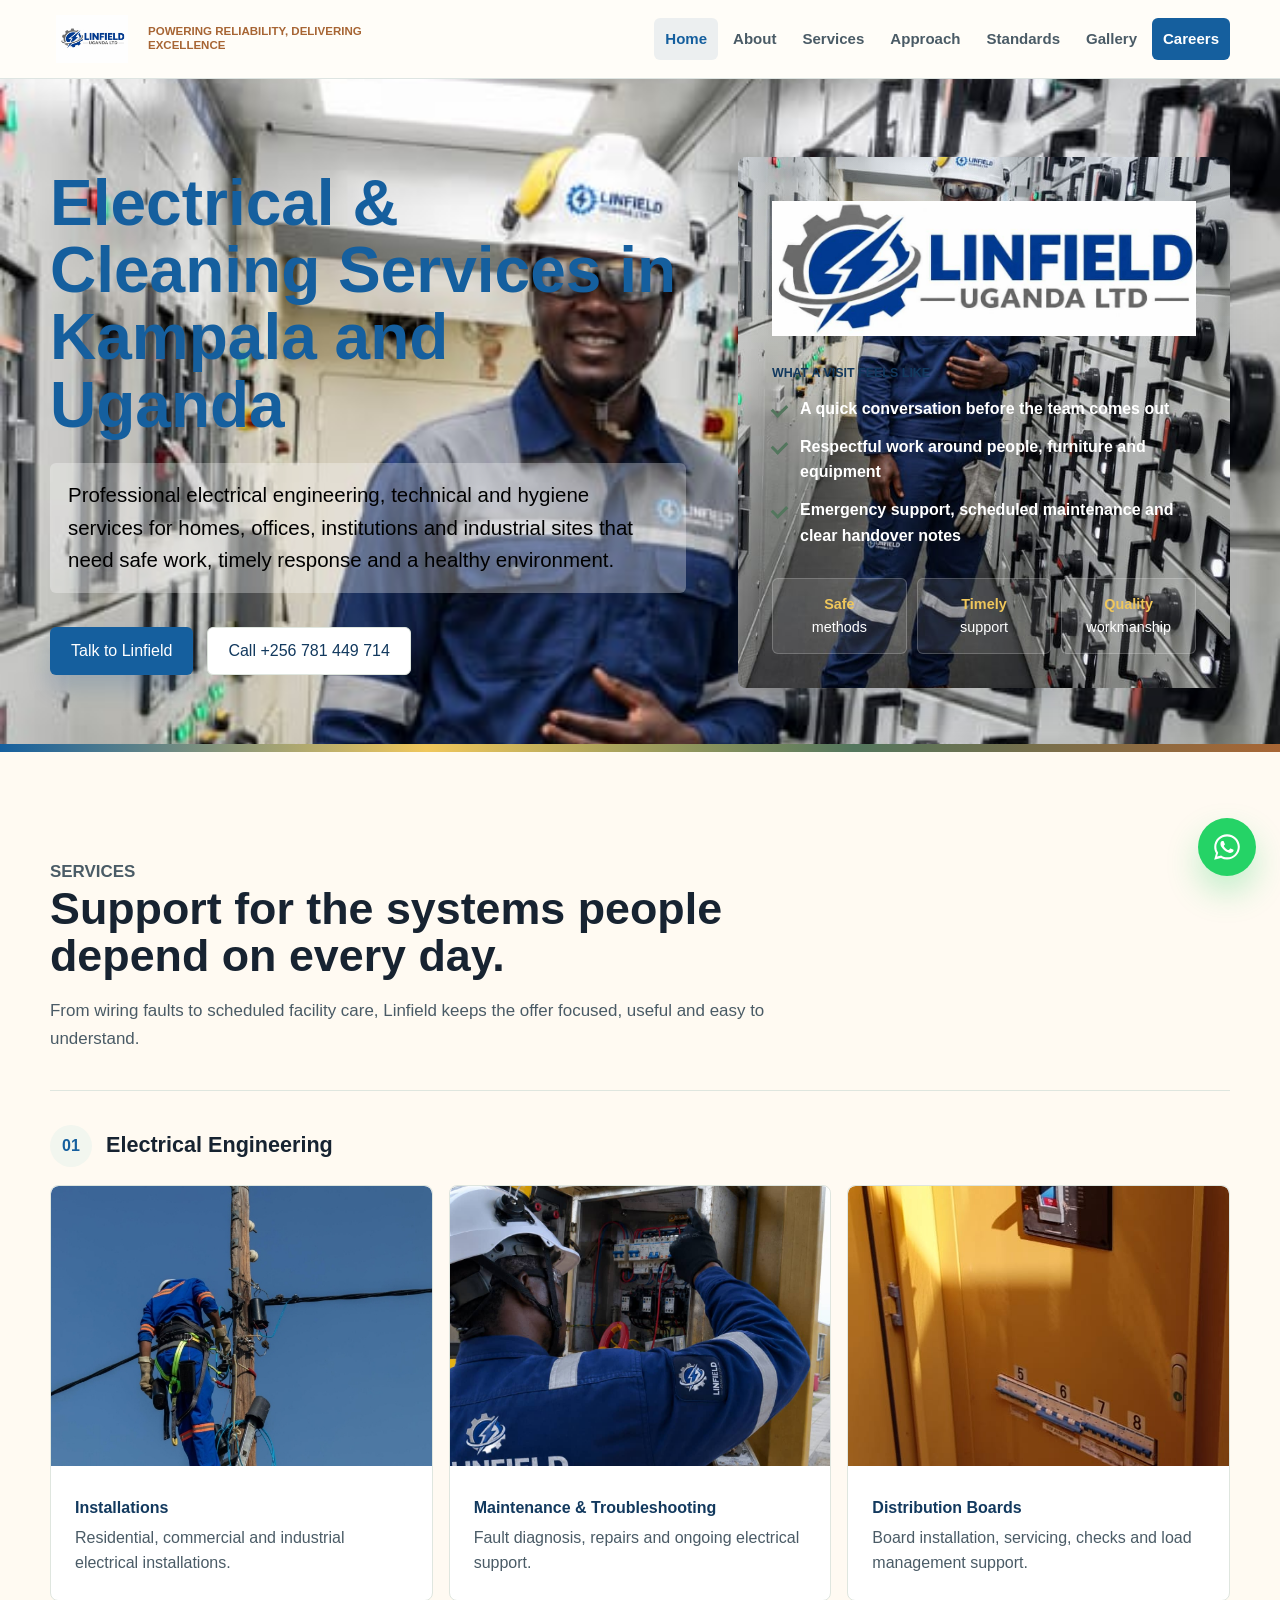
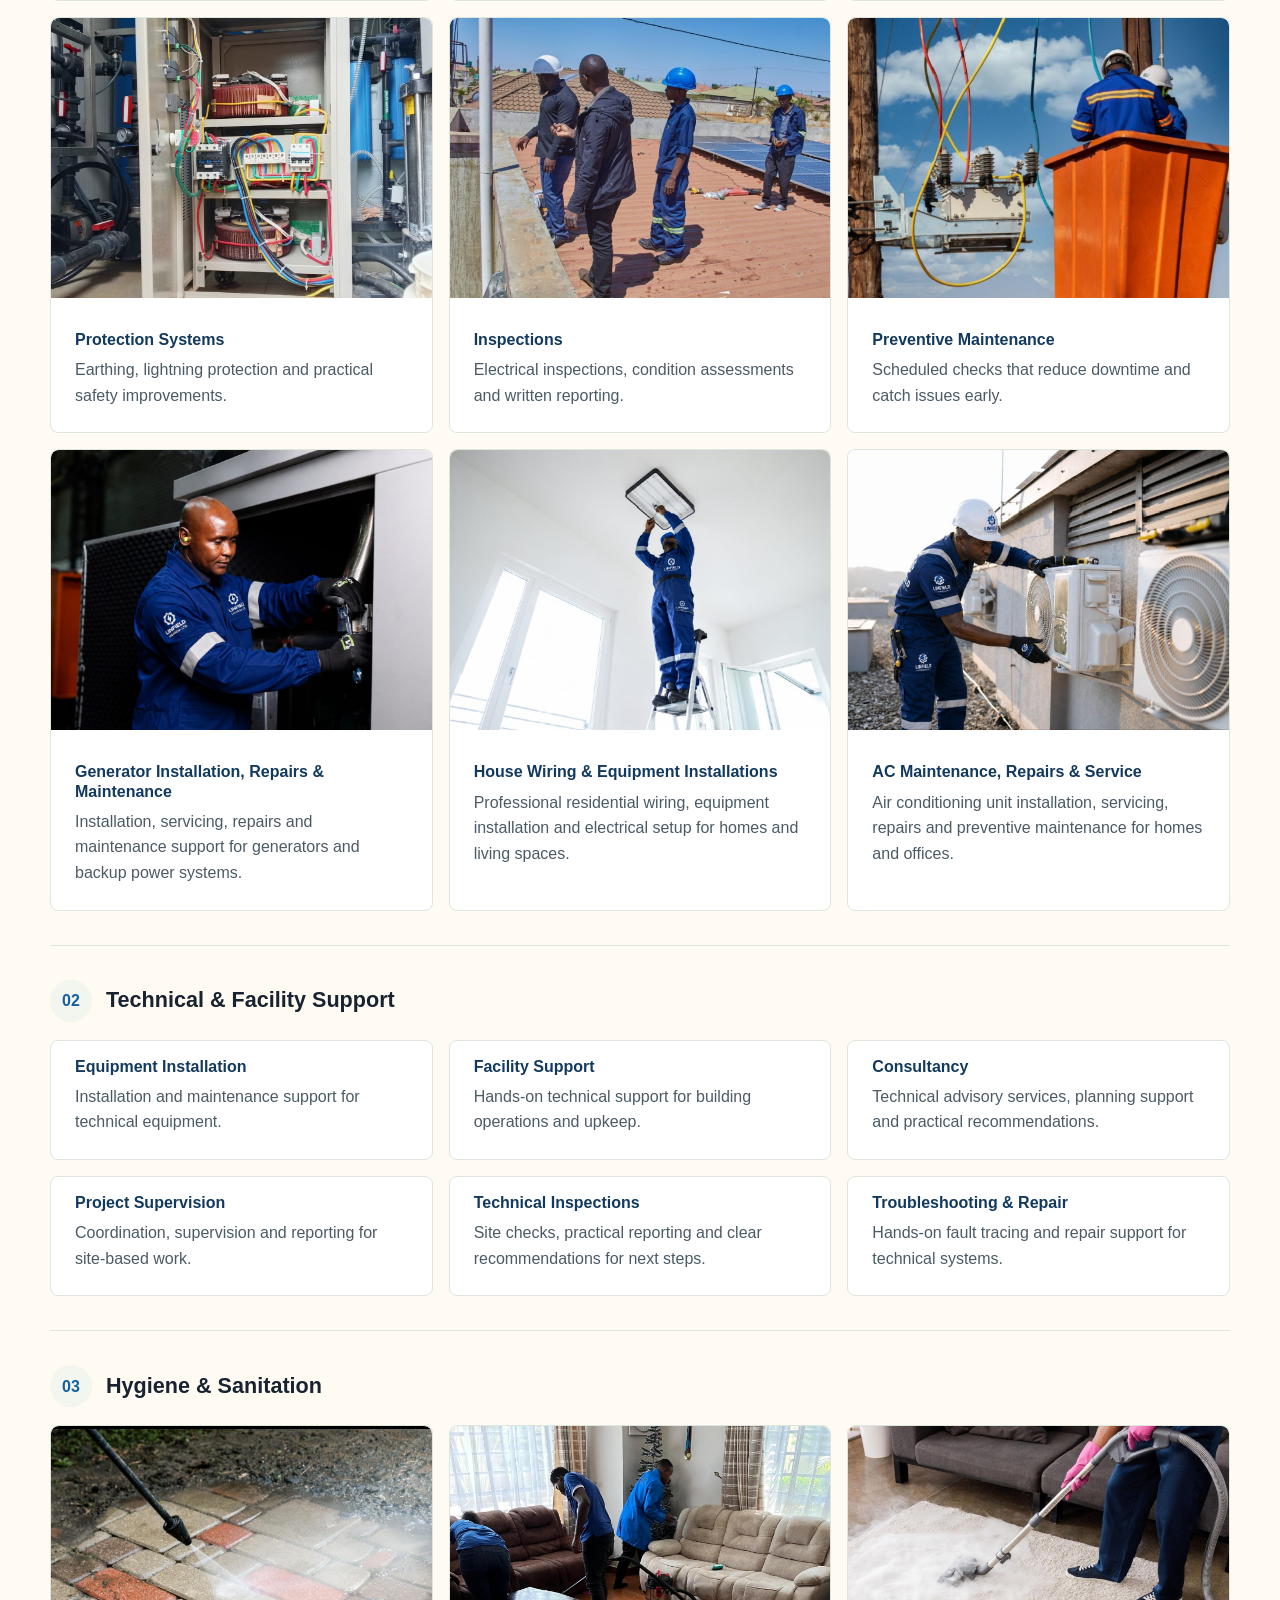
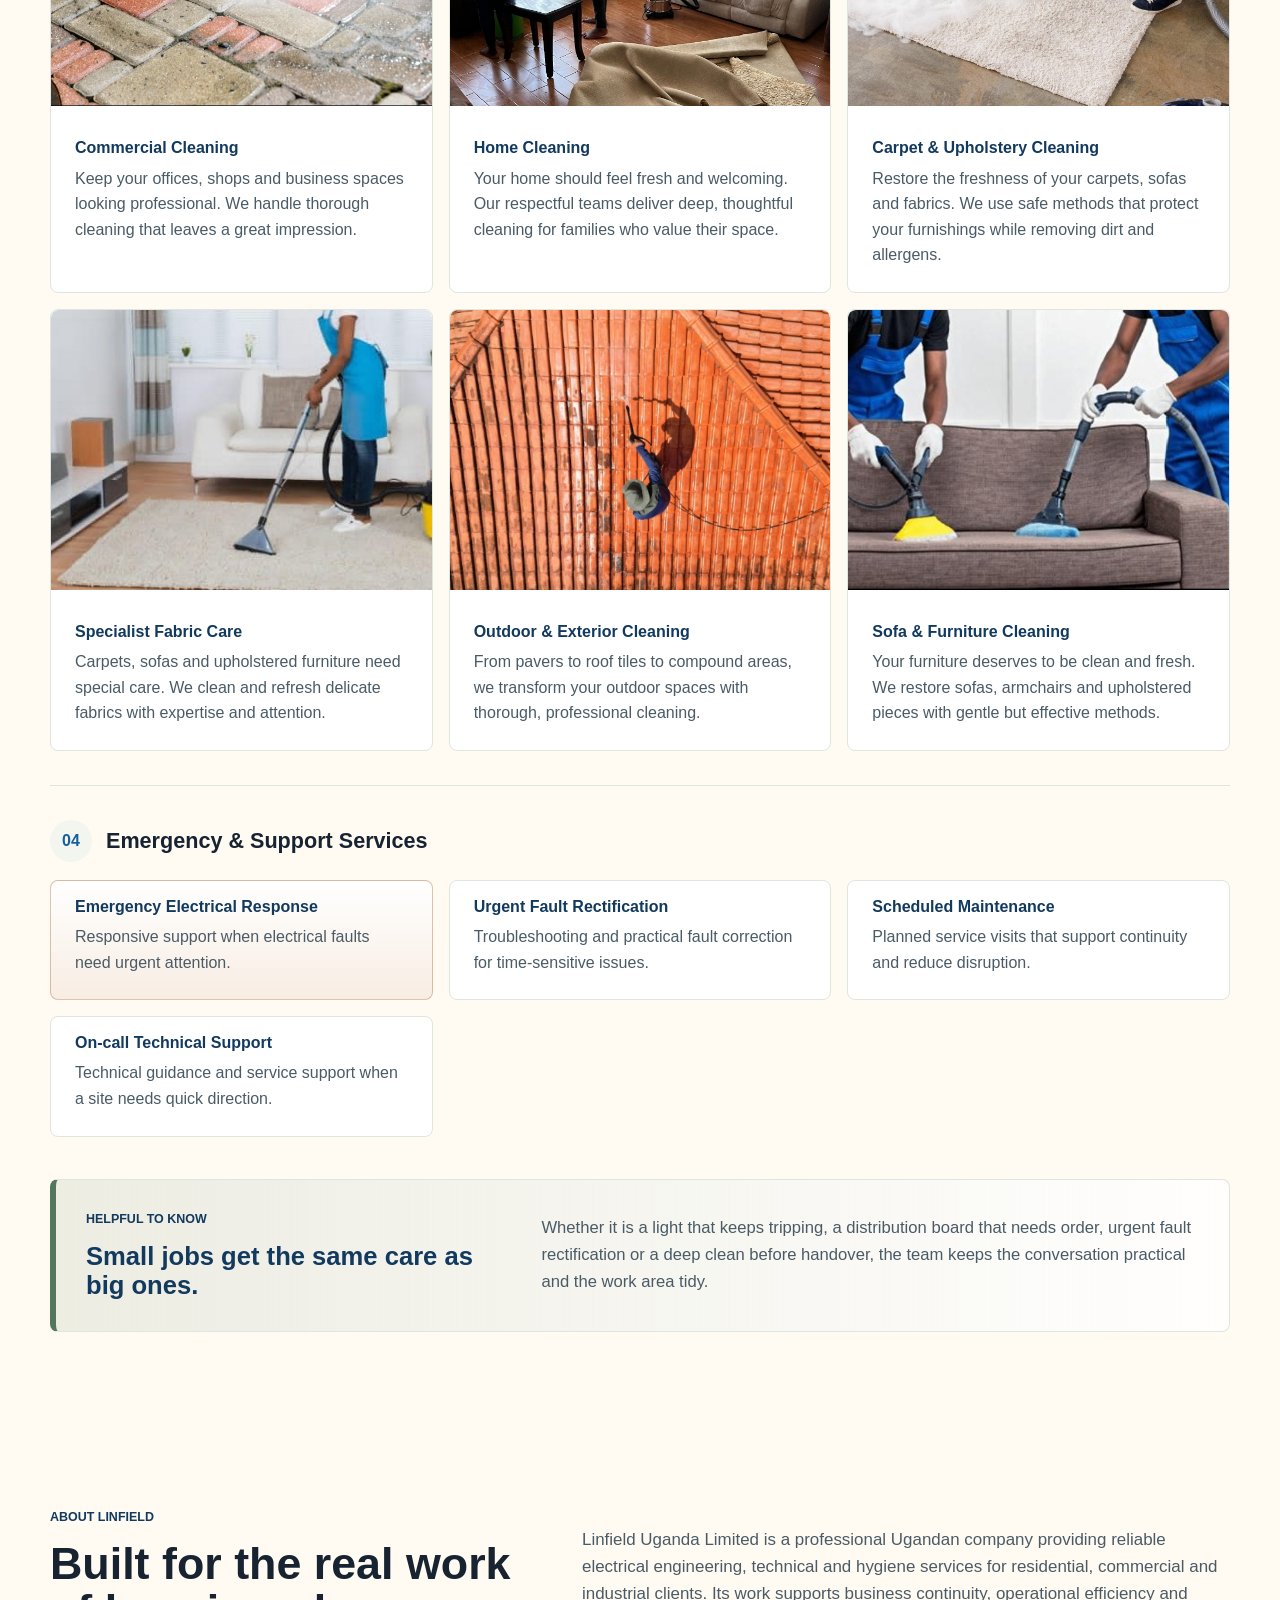
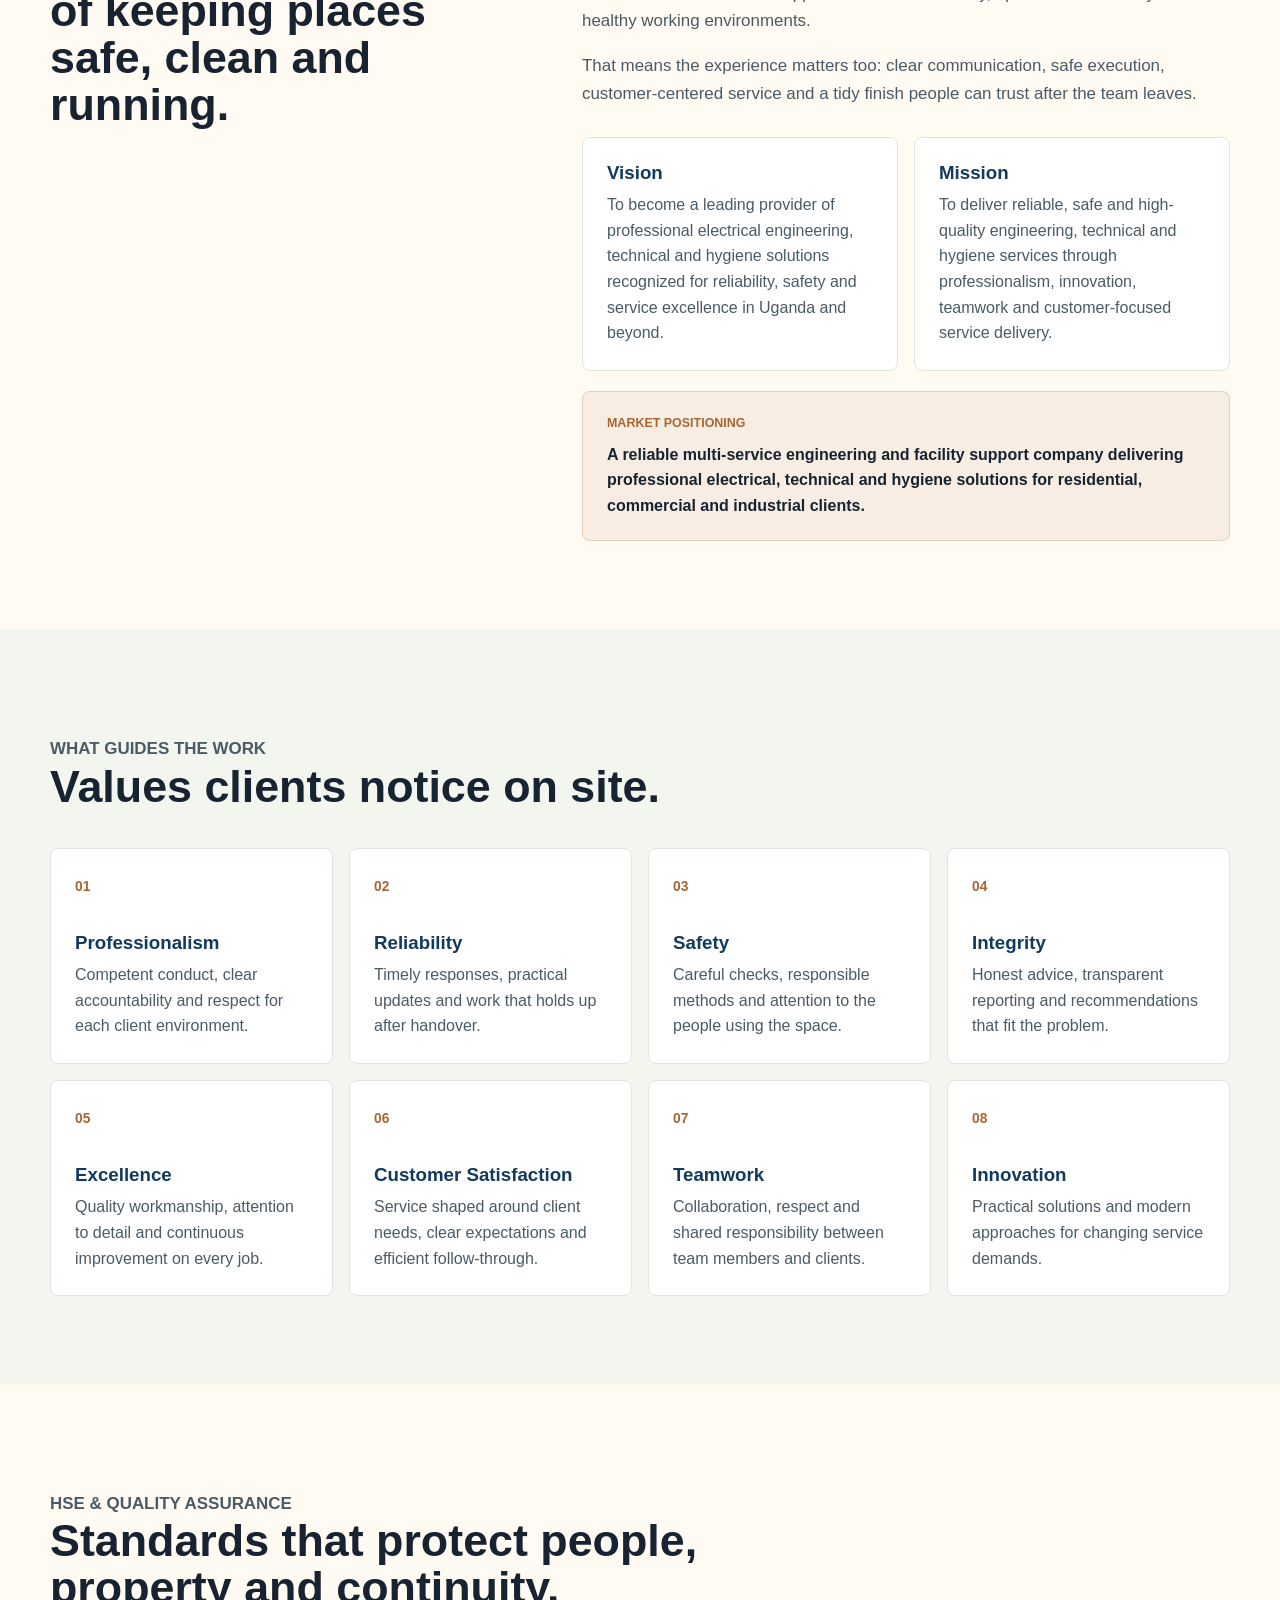
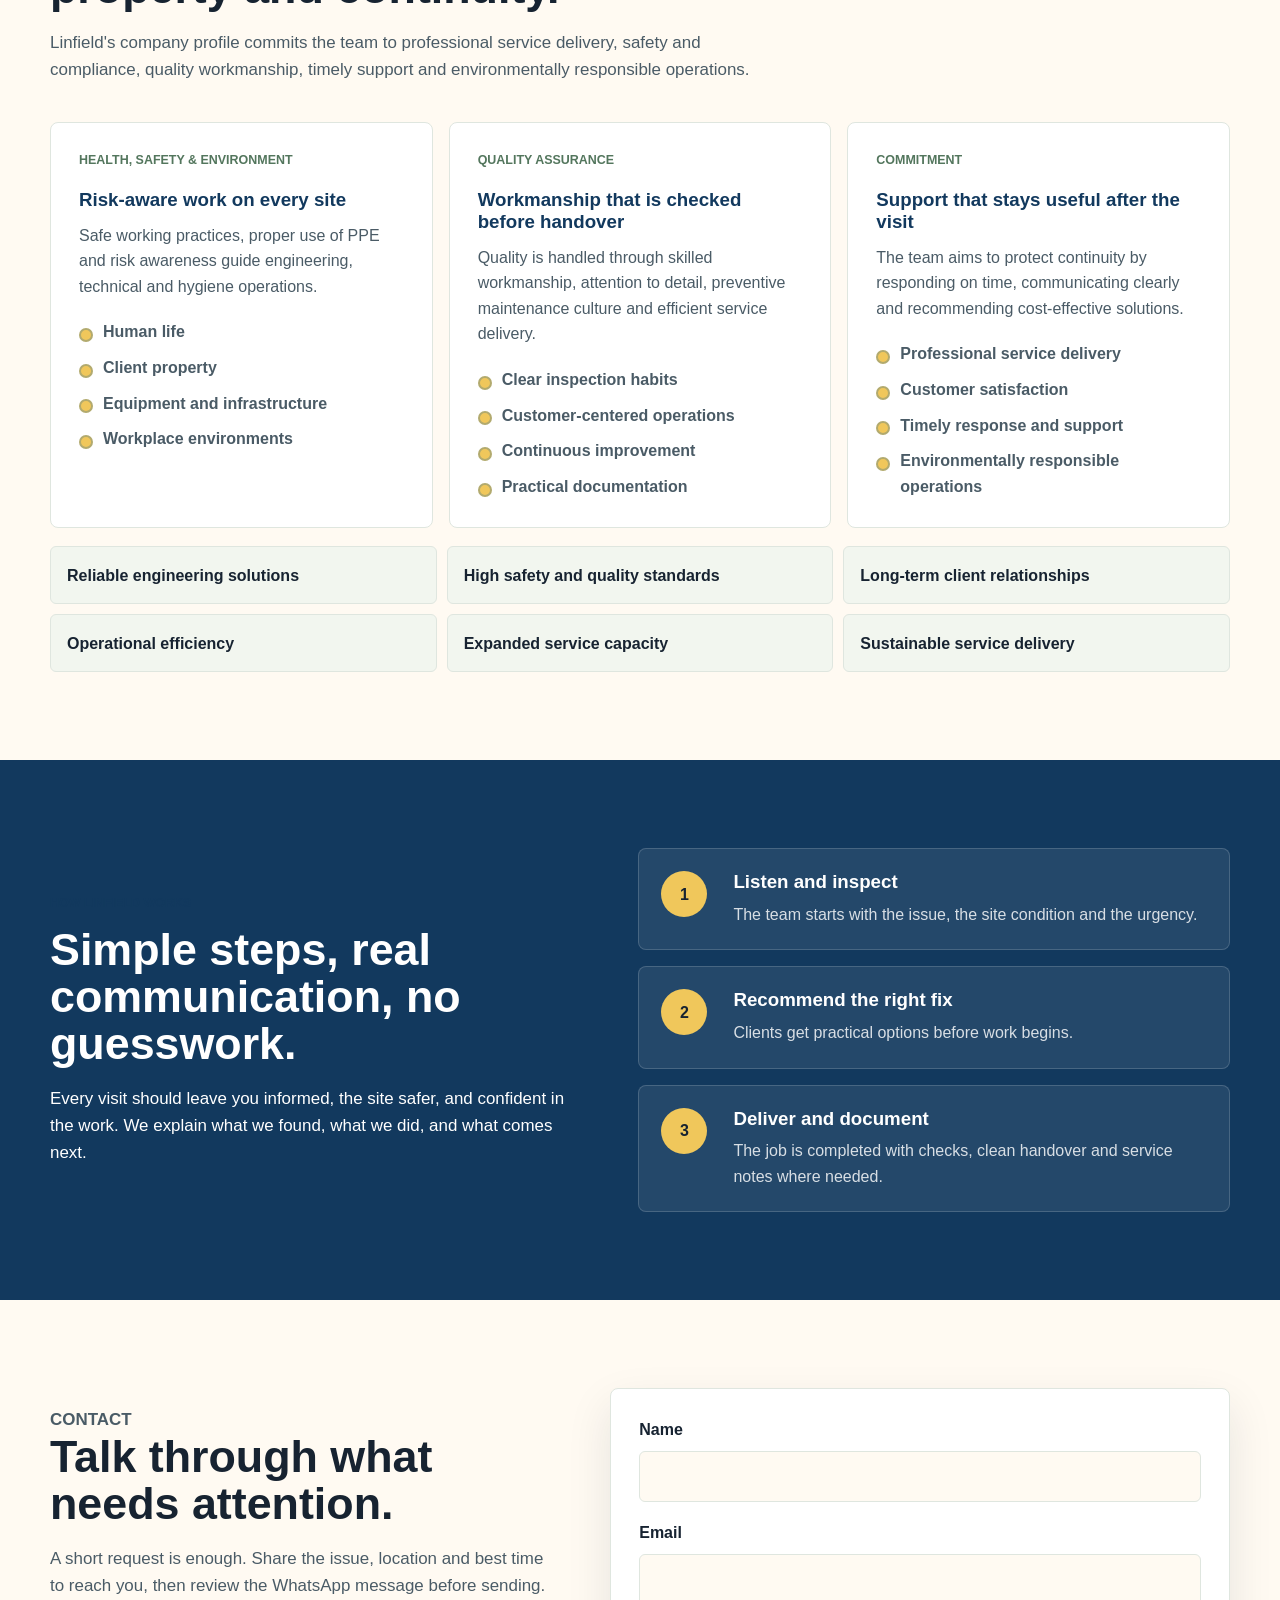
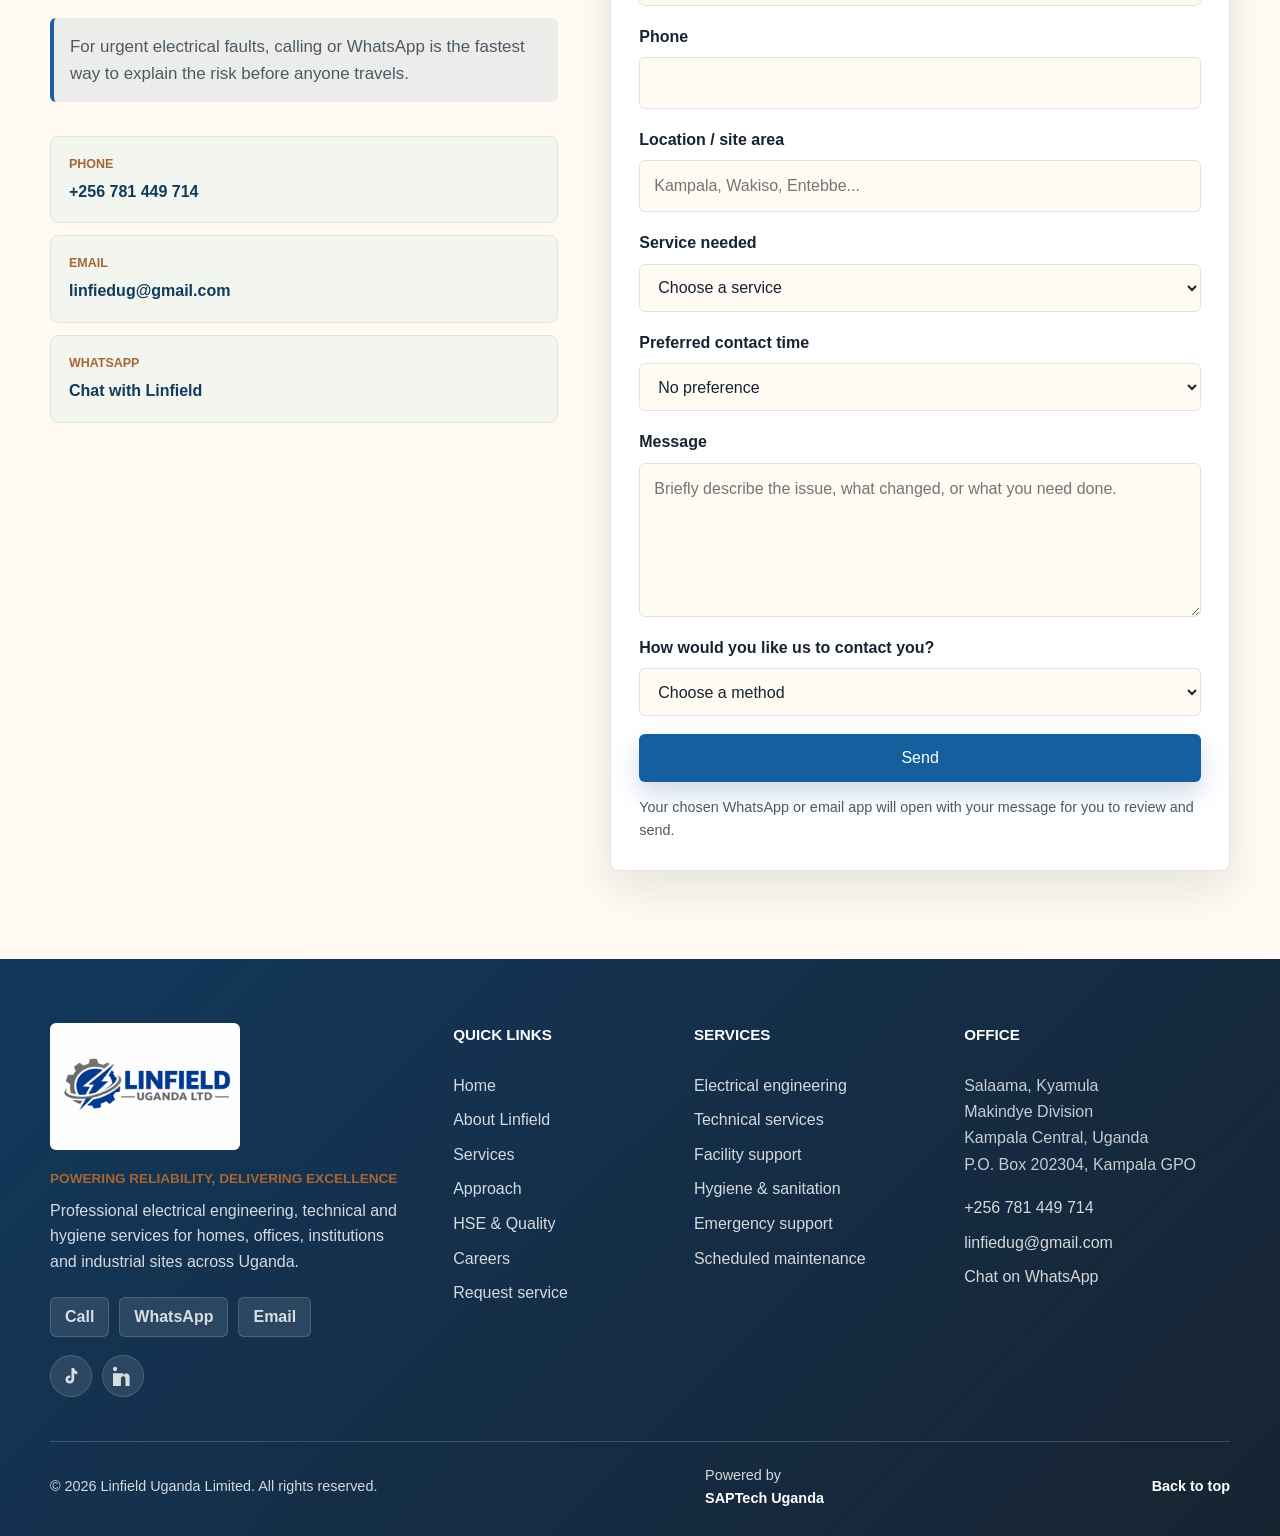
==== commit d47bb339: "Improve site SEO and verification Co-authored-by: Copilot <223556219+Copilot@users.noreply.github.co" ====
--- a/index.html
+++ b/index.html
@@ -3,40 +3,40 @@
 <head>
     <meta charset="UTF-8">
     <meta name="viewport" content="width=device-width, initial-scale=1.0">
-    <meta name="description" content="Linfield Uganda Limited provides electrical engineering, technical, hygiene, sanitation and emergency support services in Kampala and across Uganda.">
+    <meta name="description" content="Electrical repairs, installations, AC and cleaning in Kampala. Linfield Uganda serves homes and businesses across Uganda. Call or WhatsApp for a quote.">
     <meta name="keywords" content="electrical engineering, technical support, hygiene services, sanitation, emergency response, Kampala Uganda">
     <meta name="robots" content="index, follow">
     <meta name="theme-color" content="#12395e">
-    <meta property="og:type" content="business.business">
-    <meta property="og:url" content="https://linfieldug.com">
+    <meta property="og:type" content="website">
+    <meta property="og:url" content="https://linfieldug.com/">
     <meta property="og:site_name" content="Linfield Uganda Limited">
-    <meta property="og:title" content="Linfield Uganda Limited | Powering Reliability, Delivering Excellence">
-    <meta property="og:description" content="Reliable electrical engineering, technical, hygiene, sanitation and emergency support services in Uganda.">
+    <meta property="og:title" content="Electrical &amp; Cleaning Services in Kampala | Linfield Uganda">
+    <meta property="og:description" content="Electrical repairs, installations, AC and cleaning in Kampala. Linfield Uganda serves homes and businesses across Uganda. Call or WhatsApp for a quote.">
     <meta property="og:image" content="https://linfieldug.com/images/logo.png">
     <meta property="og:image:type" content="image/png">
-    <meta property="og:image:width" content="1200">
-    <meta property="og:image:height" content="630">
+    <meta property="og:image:width" content="1080">
+    <meta property="og:image:height" content="720">
     <meta property="og:image:alt" content="Linfield Uganda Limited logo">
     <meta name="twitter:card" content="summary_large_image">
-    <meta name="twitter:site" content="@linfielduganda">
-    <meta name="twitter:title" content="Linfield Uganda Limited | Powering Reliability, Delivering Excellence">
-    <meta name="twitter:description" content="Reliable electrical engineering, technical, hygiene, sanitation and emergency support services in Uganda.">
+    <meta name="twitter:title" content="Electrical &amp; Cleaning Services in Kampala | Linfield Uganda">
+    <meta name="twitter:description" content="Electrical repairs, installations, AC and cleaning in Kampala. Linfield Uganda serves homes and businesses across Uganda. Call or WhatsApp for a quote.">
     <meta name="twitter:image" content="https://linfieldug.com/images/logo.png">
     <meta name="twitter:image:alt" content="Linfield Uganda Limited logo">
     <meta name="author" content="Linfield Uganda Limited">
     <meta name="copyright" content="Linfield Uganda Limited">
+    <meta name="yandex-verification" content="fce62d1685c622a2">
     <link rel="canonical" href="https://linfieldug.com/">
     <link rel="icon" type="image/png" href="images/logo.png">
     <link rel="apple-touch-icon" href="images/logo.png">
-    <title>Linfield Uganda Limited | Powering Reliability, Delivering Excellence</title>
+    <title>Electrical &amp; Cleaning Services in Kampala | Linfield Uganda</title>
     <link rel="stylesheet" href="style.css">
     <script type="application/ld+json">
     {
         "@context": "https://schema.org",
         "@type": "LocalBusiness",
         "name": "Linfield Uganda Limited",
-        "description": "Professional electrical engineering, technical and hygiene services provider in Uganda",
-        "url": "https://linfieldug.com",
+        "description": "Electrical engineering, technical support, and professional cleaning services for homes and businesses in Kampala and across Uganda.",
+        "url": "https://linfieldug.com/",
         "telephone": "+256781449714",
         "email": "linfiedug@gmail.com",
         "image": "https://linfieldug.com/images/logo.png",
@@ -48,16 +48,19 @@
         },
         "address": {
             "@type": "PostalAddress",
-            "addressCountry": "UG",
-            "addressLocality": "Kampala"
+            "streetAddress": "Salaama, Kyamula, Makindye Division",
+            "addressLocality": "Kampala",
+            "postOfficeBoxNumber": "202304",
+            "addressCountry": "UG"
         },
         "sameAs": [
             "https://www.tiktok.com/@linfield.ug.ltd",
-            "https://www.instagram.com/",
-            "https://twitter.com/"
+            "https://www.linkedin.com/company/linfield-uganda-limited/"
         ],
-        "areaServed": "UG",
-        "priceRange": "$$"
+        "areaServed": {
+            "@type": "Country",
+            "name": "Uganda"
+        }
     }
     </script>
 </head>
@@ -95,7 +98,7 @@
         <section id="home" class="hero section-band">
             <div class="container hero-grid">
                 <div class="hero-copy">
-                    <h1>Linfield Uganda Limited</h1>
+                    <h1>Electrical &amp; Cleaning Services in Kampala and Uganda</h1>
                     <p class="hero-lede">Professional electrical engineering, technical and hygiene services for homes, offices, institutions and industrial sites that need safe work, timely response and a healthy environment.</p>
                     <div class="hero-actions" aria-label="Primary actions">
                         <a href="#contact" class="button button-primary">Talk to Linfield</a>
@@ -559,7 +562,7 @@
                         </select>
                     </div>
                     <button type="submit" class="button button-primary form-submit">Send</button>
-                    <p class="form-note">Your message will be sent securely via your preferred method.</p>
+                    <p class="form-note">Your chosen WhatsApp or email app will open with your message for you to review and send.</p>
                 </form>
             </div>
         </section>
@@ -593,18 +596,6 @@
                             <path d="M4.98 3.5C4.98 4.88 3.87 6 2.5 6S0 4.88 0 3.5 1.12 1 2.5 1 4.98 2.12 4.98 3.5zM0 8.83h5V24H0V8.83zm7.59 0H12v2.13h.07c.49-.92 1.69-1.89 3.48-1.89 3.72 0 4.4 2.45 4.4 5.64V24h-5v-7.6c0-1.81-.03-4.15-2.53-4.15-2.54 0-2.93 1.98-2.93 4.02V24h-5V8.83z"/>
                         </svg>
                     </a>
-                    <a class="social-link is-placeholder" href="#" data-social-placeholder aria-disabled="true" aria-label="Linfield Uganda on X" title="">
-                        <svg viewBox="0 0 24 24" aria-hidden="true" focusable="false">
-                            <path d="M18.24 2.25h3.31l-7.23 8.26 8.5 11.24h-6.66l-5.21-6.82-5.97 6.82H1.68l7.73-8.84L1.25 2.25h6.83l4.71 6.23 5.45-6.23Zm-1.16 17.52h1.83L7.08 4.13H5.12l11.96 15.64Z"/>
-                        </svg>
-                    </a>
-                    <a class="social-link is-placeholder" href="#" data-social-placeholder aria-disabled="true" aria-label="Linfield Uganda on Instagram" title="">
-                        <svg viewBox="0 0 24 24" aria-hidden="true" focusable="false">
-                            <rect x="3" y="3" width="18" height="18" rx="5"></rect>
-                            <circle cx="12" cy="12" r="4"></circle>
-                            <circle cx="17.4" cy="6.6" r="1.1"></circle>
-                        </svg>
-                    </a>
                 </div>
             </div>
 
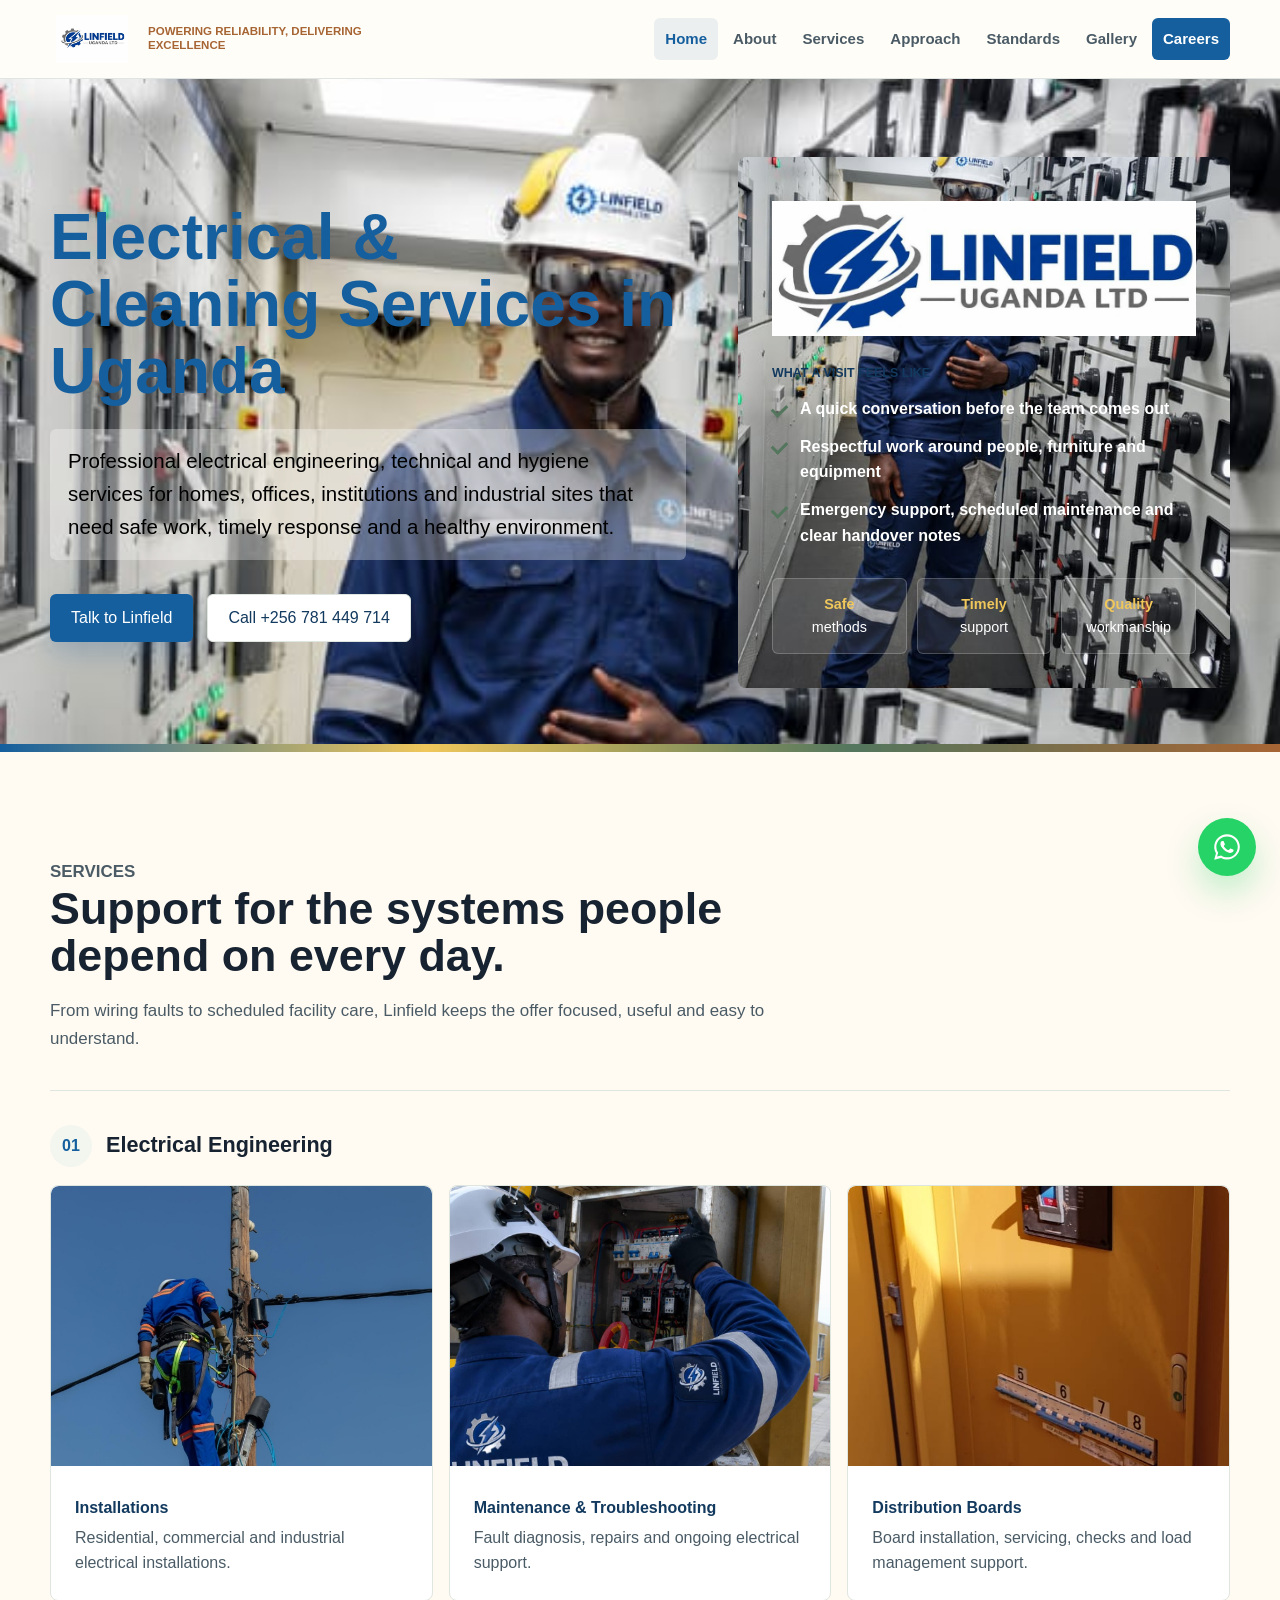
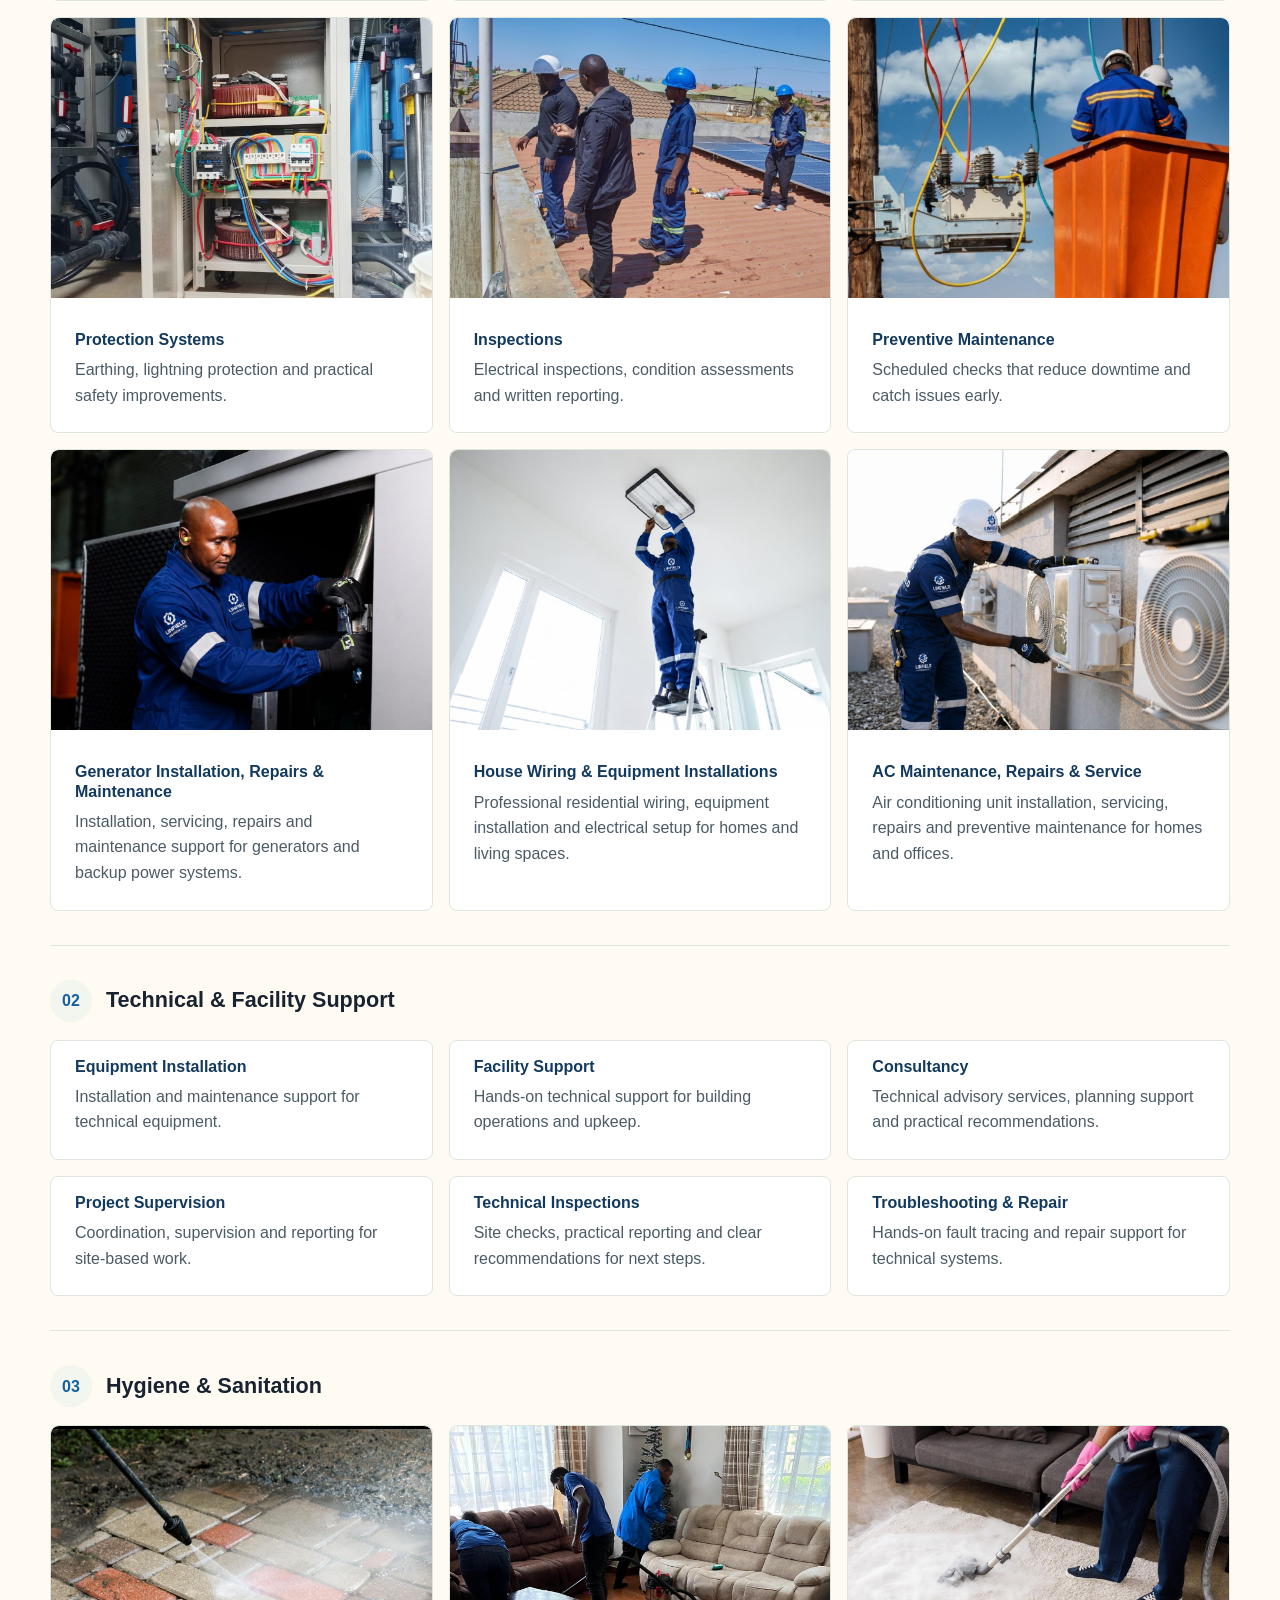
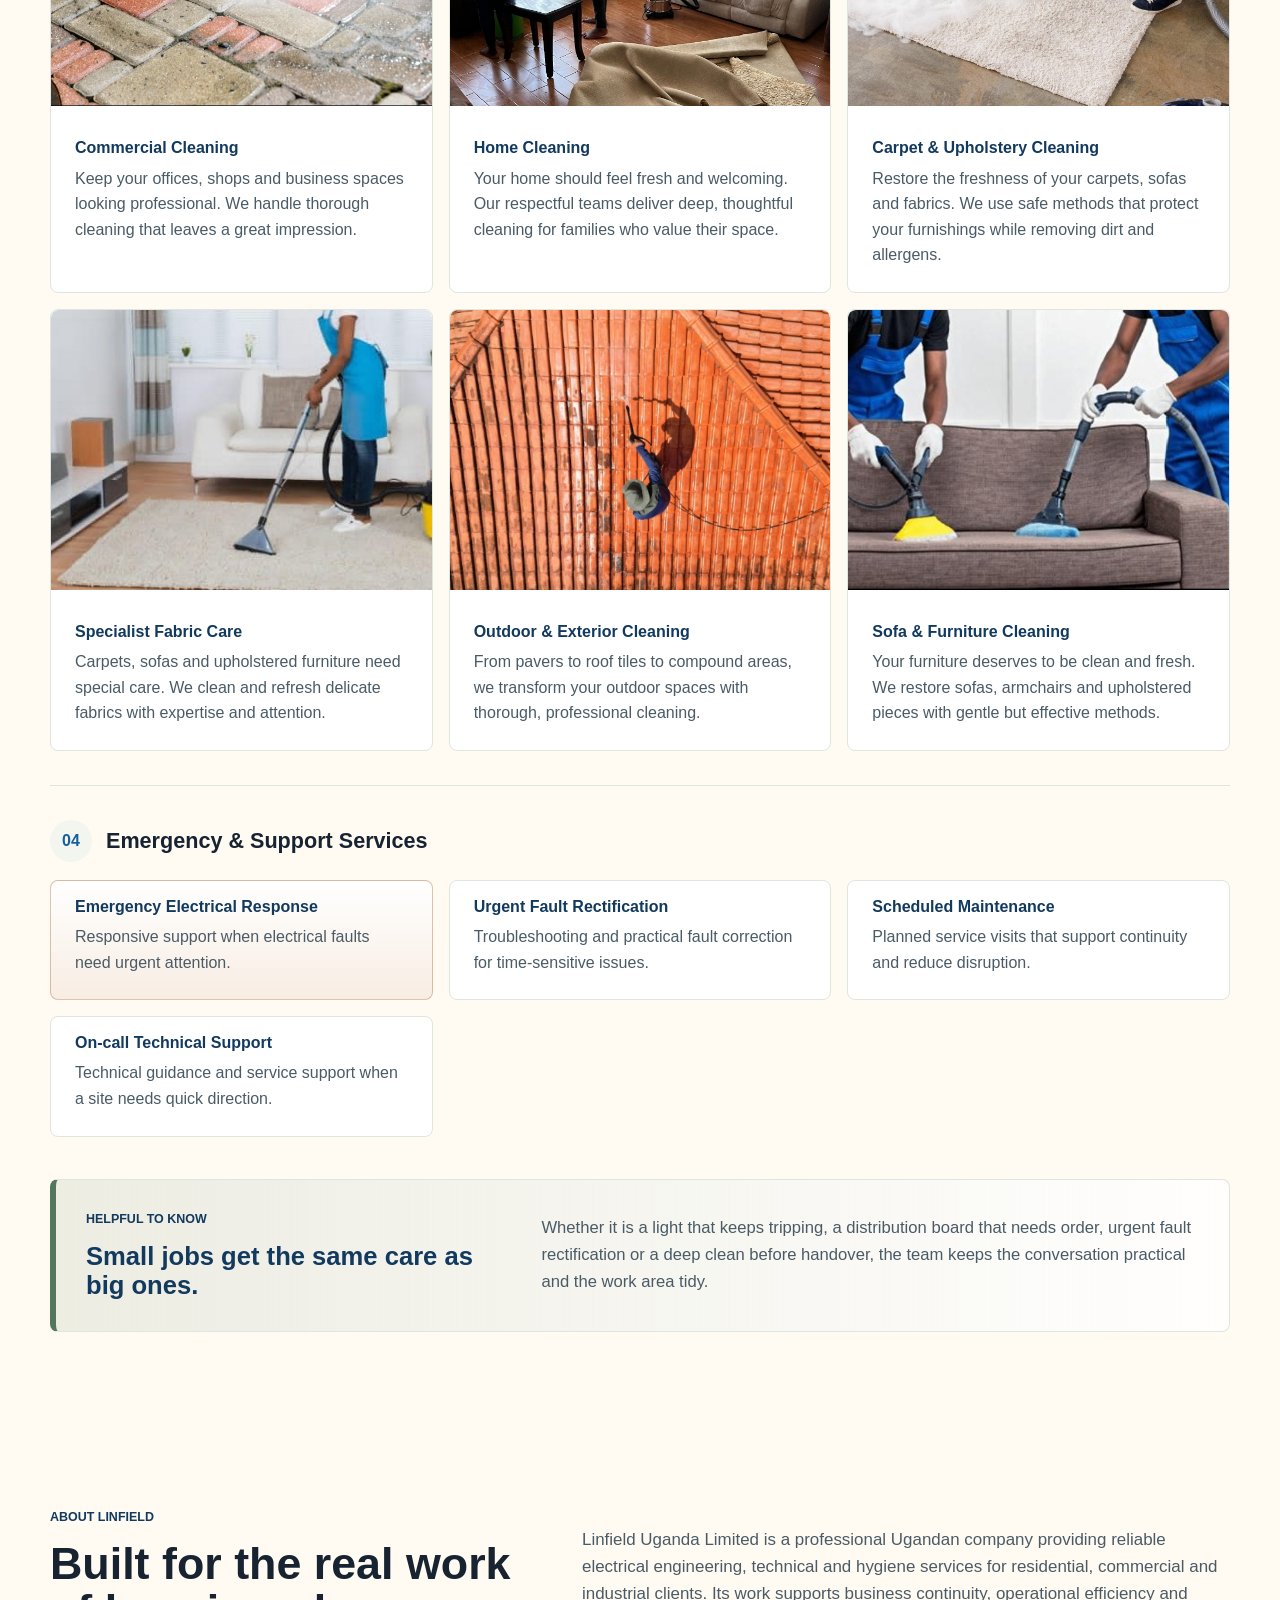
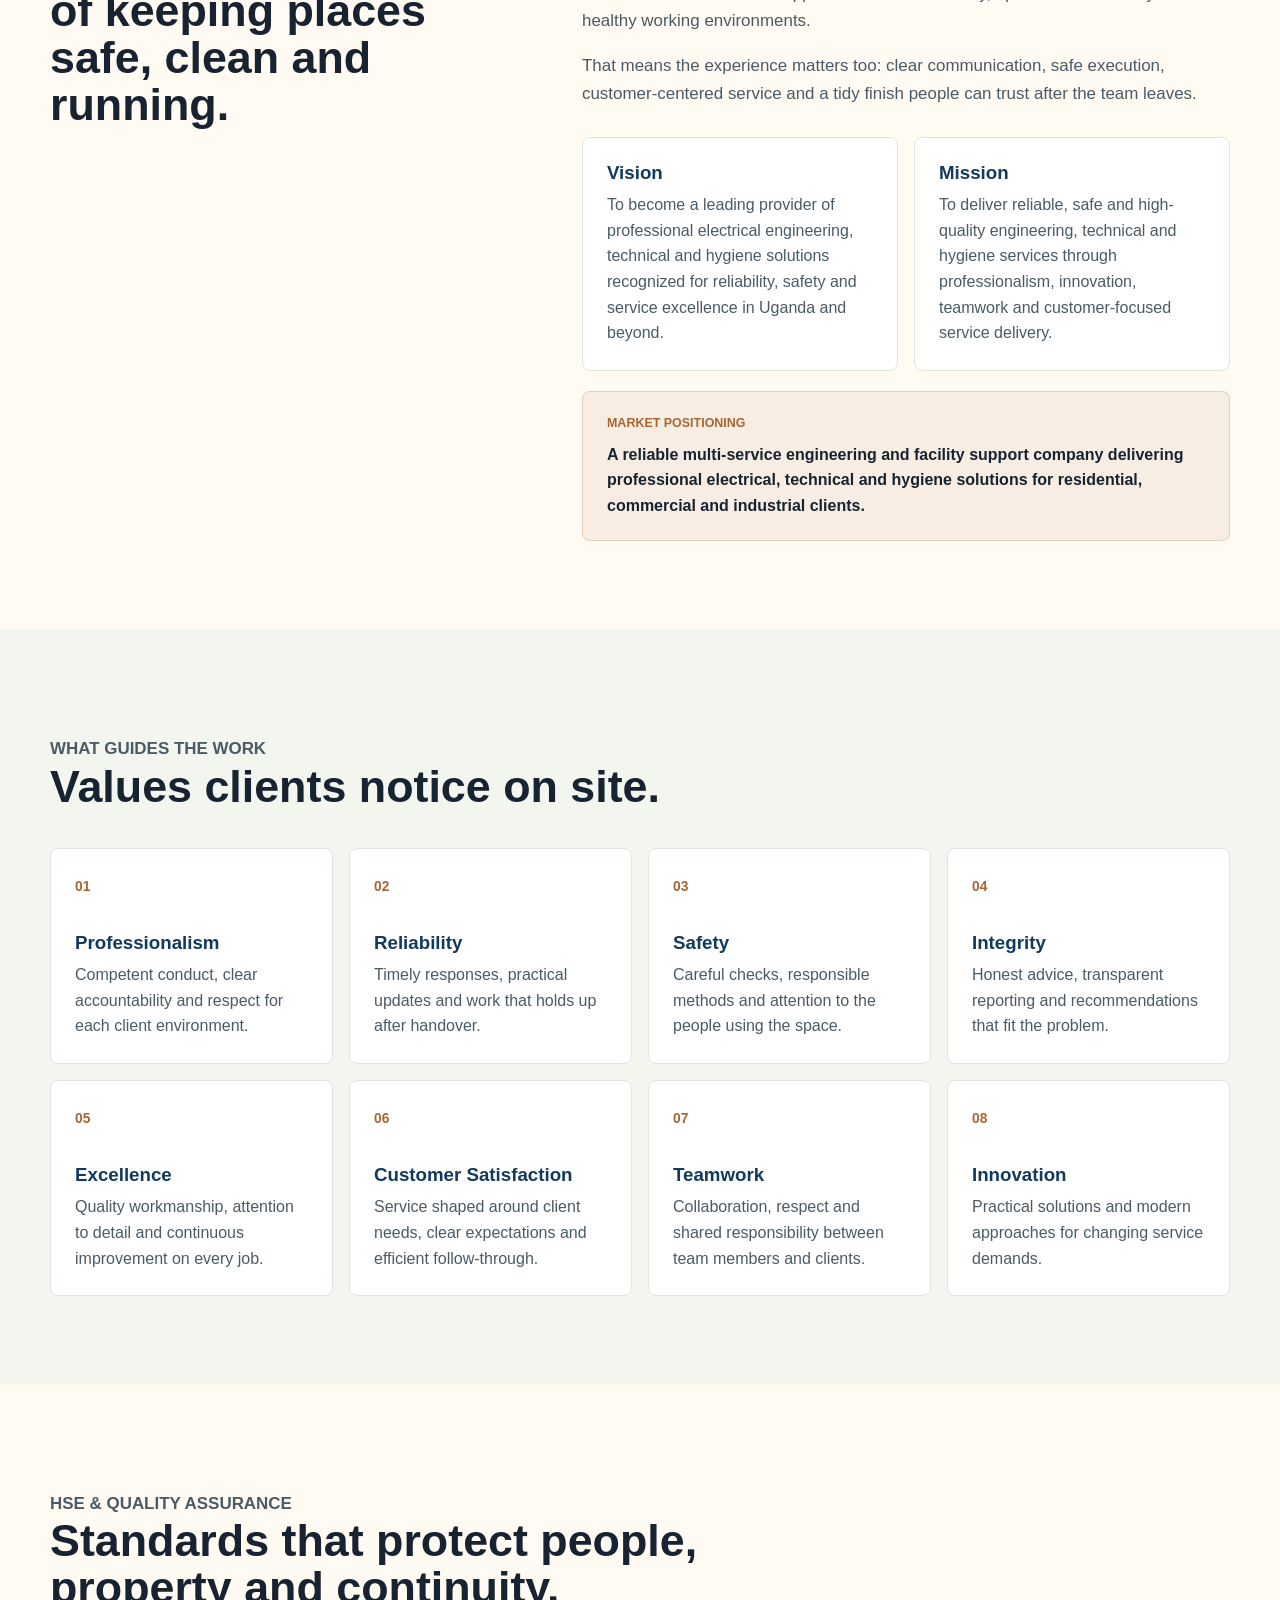
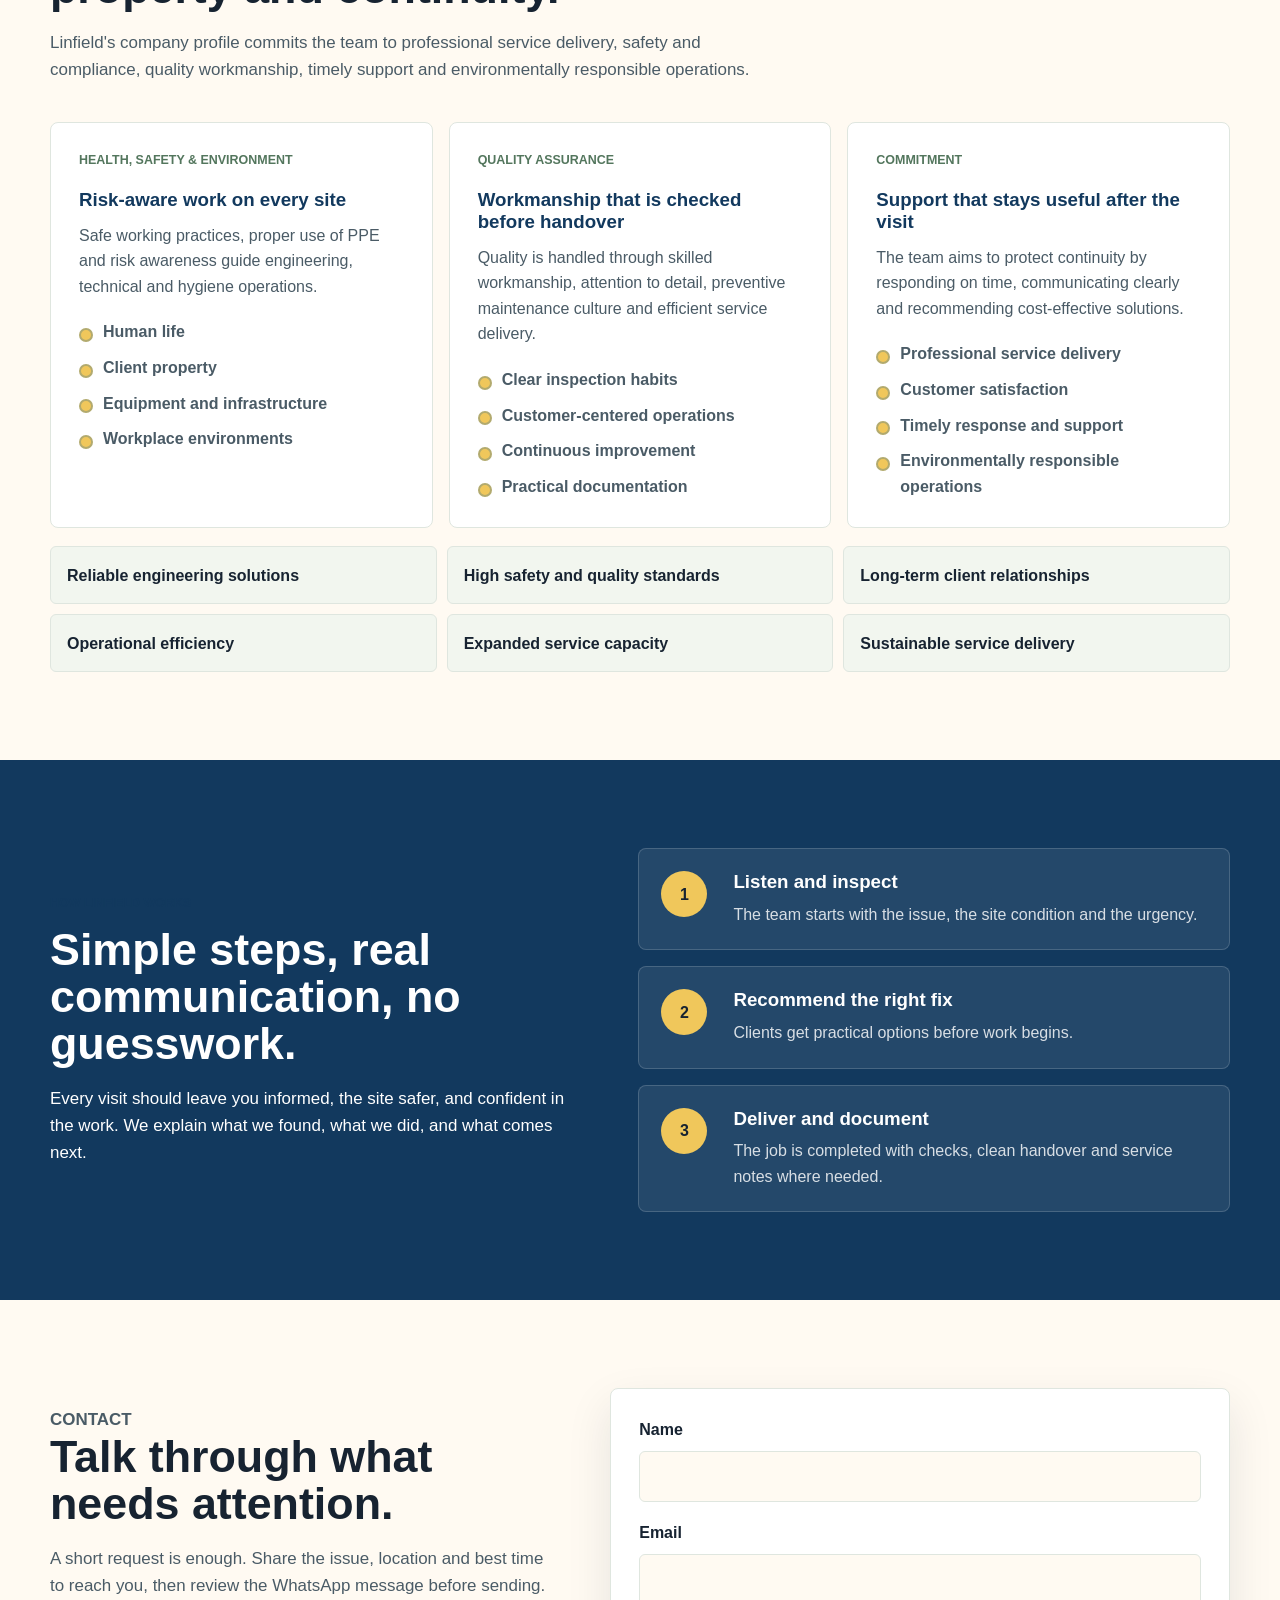
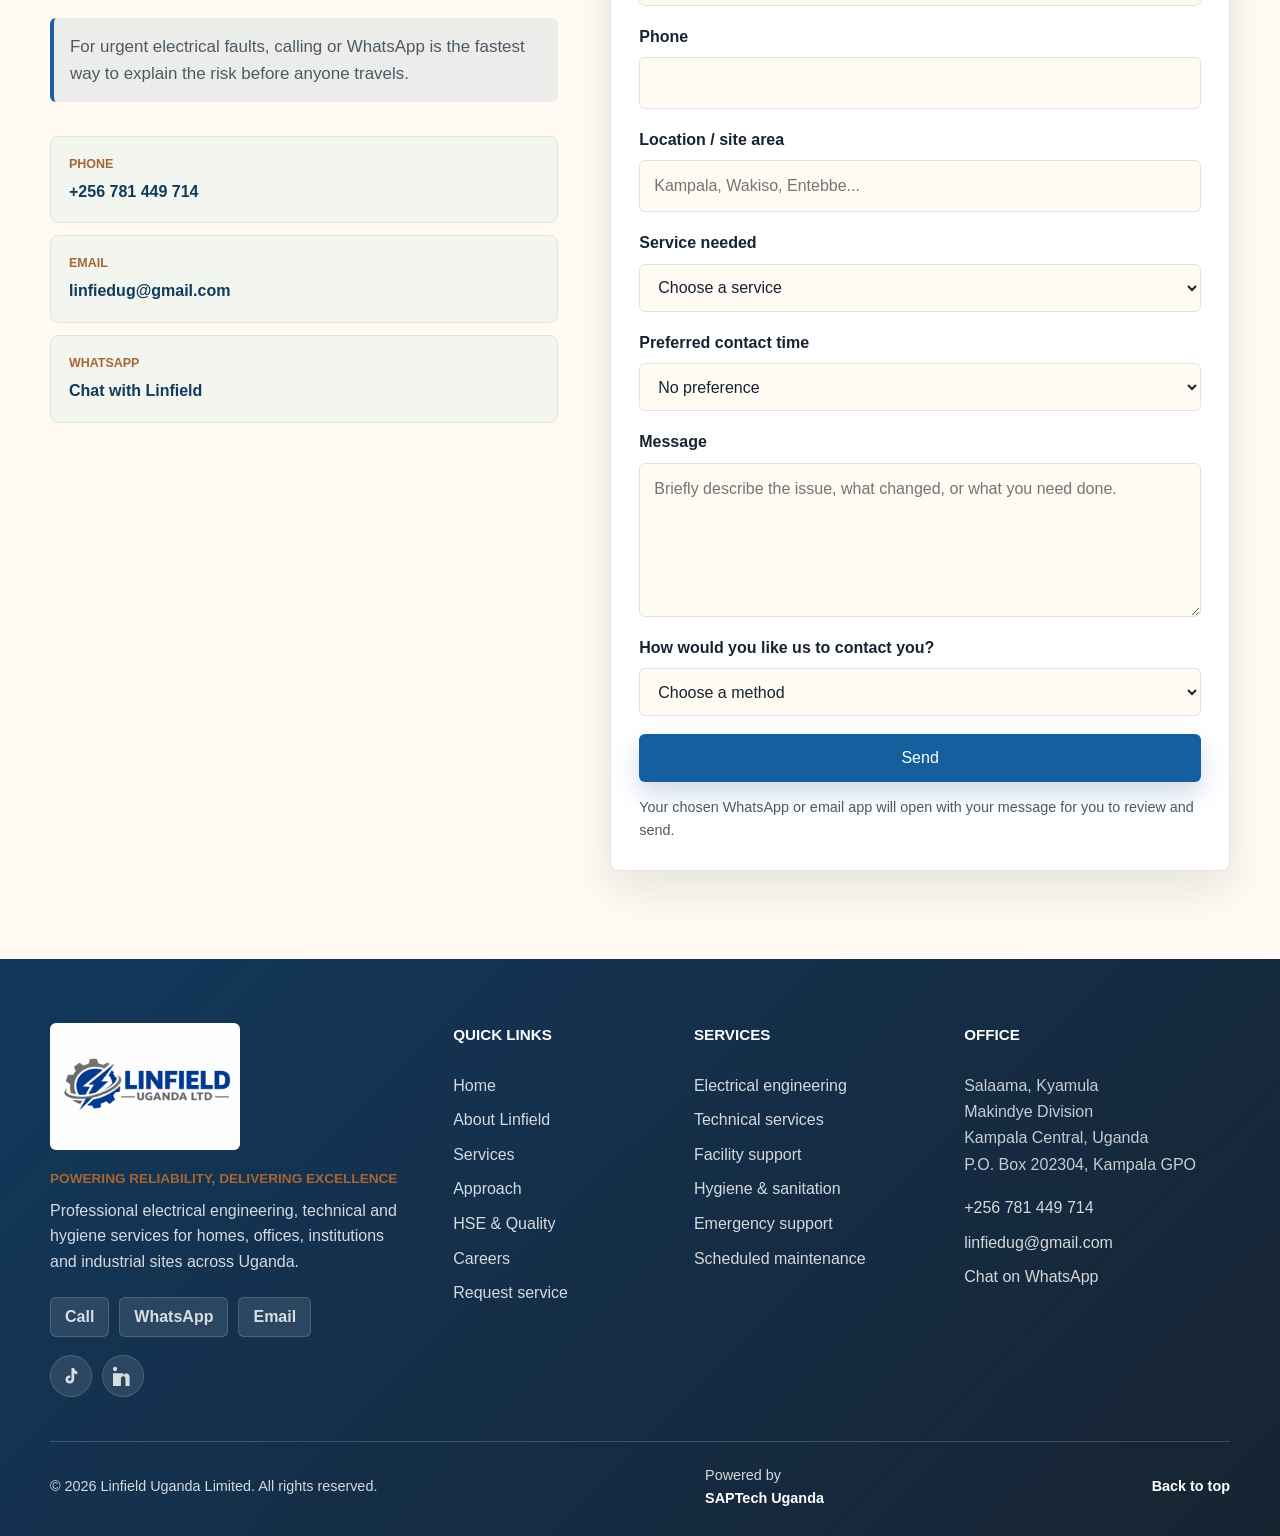
==== commit 7025f0f6: "Fix gallery filtering and update homepage heading Co-authored-by: Copilot <223556219+Copilot@users.n" ====
--- a/index.html
+++ b/index.html
@@ -25,6 +25,7 @@
     <meta name="author" content="Linfield Uganda Limited">
     <meta name="copyright" content="Linfield Uganda Limited">
     <meta name="yandex-verification" content="fce62d1685c622a2">
+    <meta name="msvalidate.01" content="AEDA0A94767F3FB86E4F0C2A6A7D5895">
     <link rel="canonical" href="https://linfieldug.com/">
     <link rel="icon" type="image/png" href="images/logo.png">
     <link rel="apple-touch-icon" href="images/logo.png">
@@ -98,7 +99,7 @@
         <section id="home" class="hero section-band">
             <div class="container hero-grid">
                 <div class="hero-copy">
-                    <h1>Electrical &amp; Cleaning Services in Kampala and Uganda</h1>
+                    <h1>Electrical &amp; Cleaning Services in Uganda</h1>
                     <p class="hero-lede">Professional electrical engineering, technical and hygiene services for homes, offices, institutions and industrial sites that need safe work, timely response and a healthy environment.</p>
                     <div class="hero-actions" aria-label="Primary actions">
                         <a href="#contact" class="button button-primary">Talk to Linfield</a>
--- a/style.css
+++ b/style.css
@@ -1047,6 +1047,10 @@
     transition: transform 240ms ease, box-shadow 240ms ease;
 }
 
+.gallery-item[hidden] {
+    display: none;
+}
+
 .gallery-item:hover {
     transform: scale(1.02);
     box-shadow: 0 8px 24px rgba(18, 33, 47, 0.12);
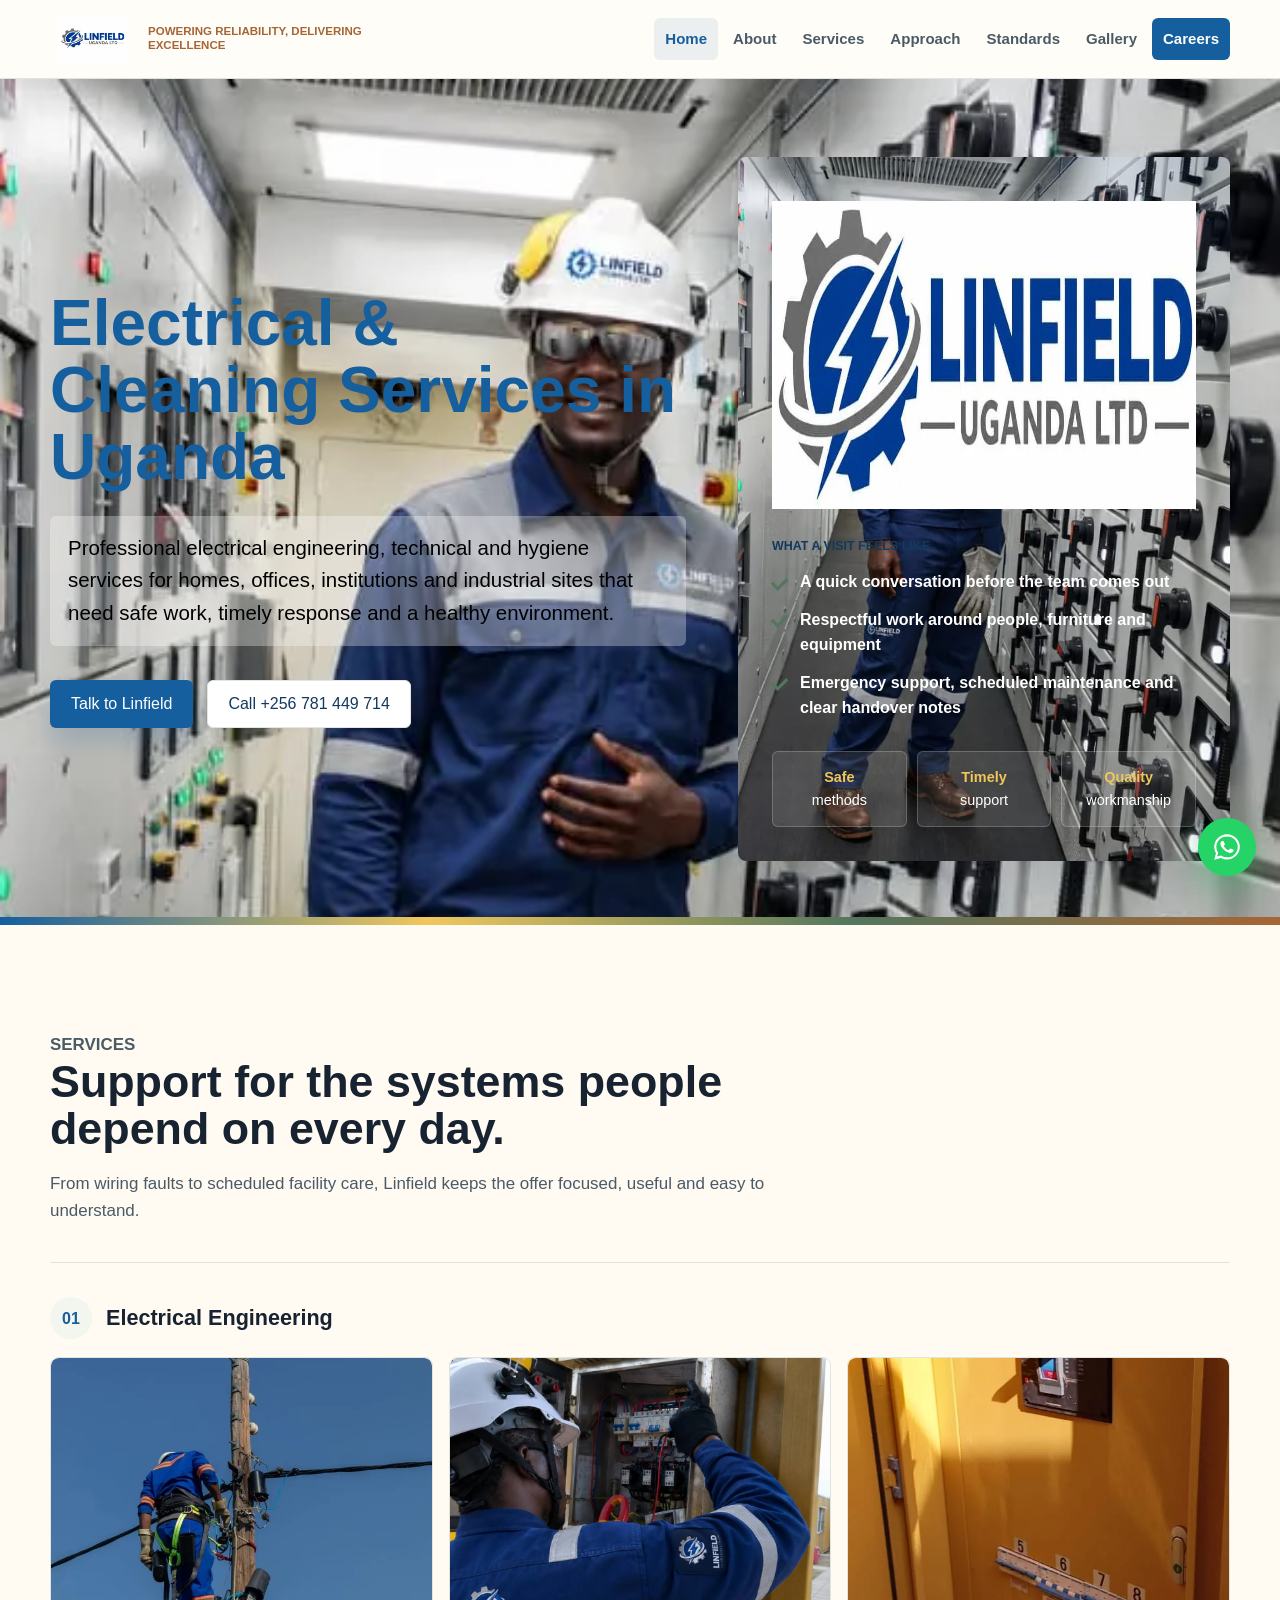
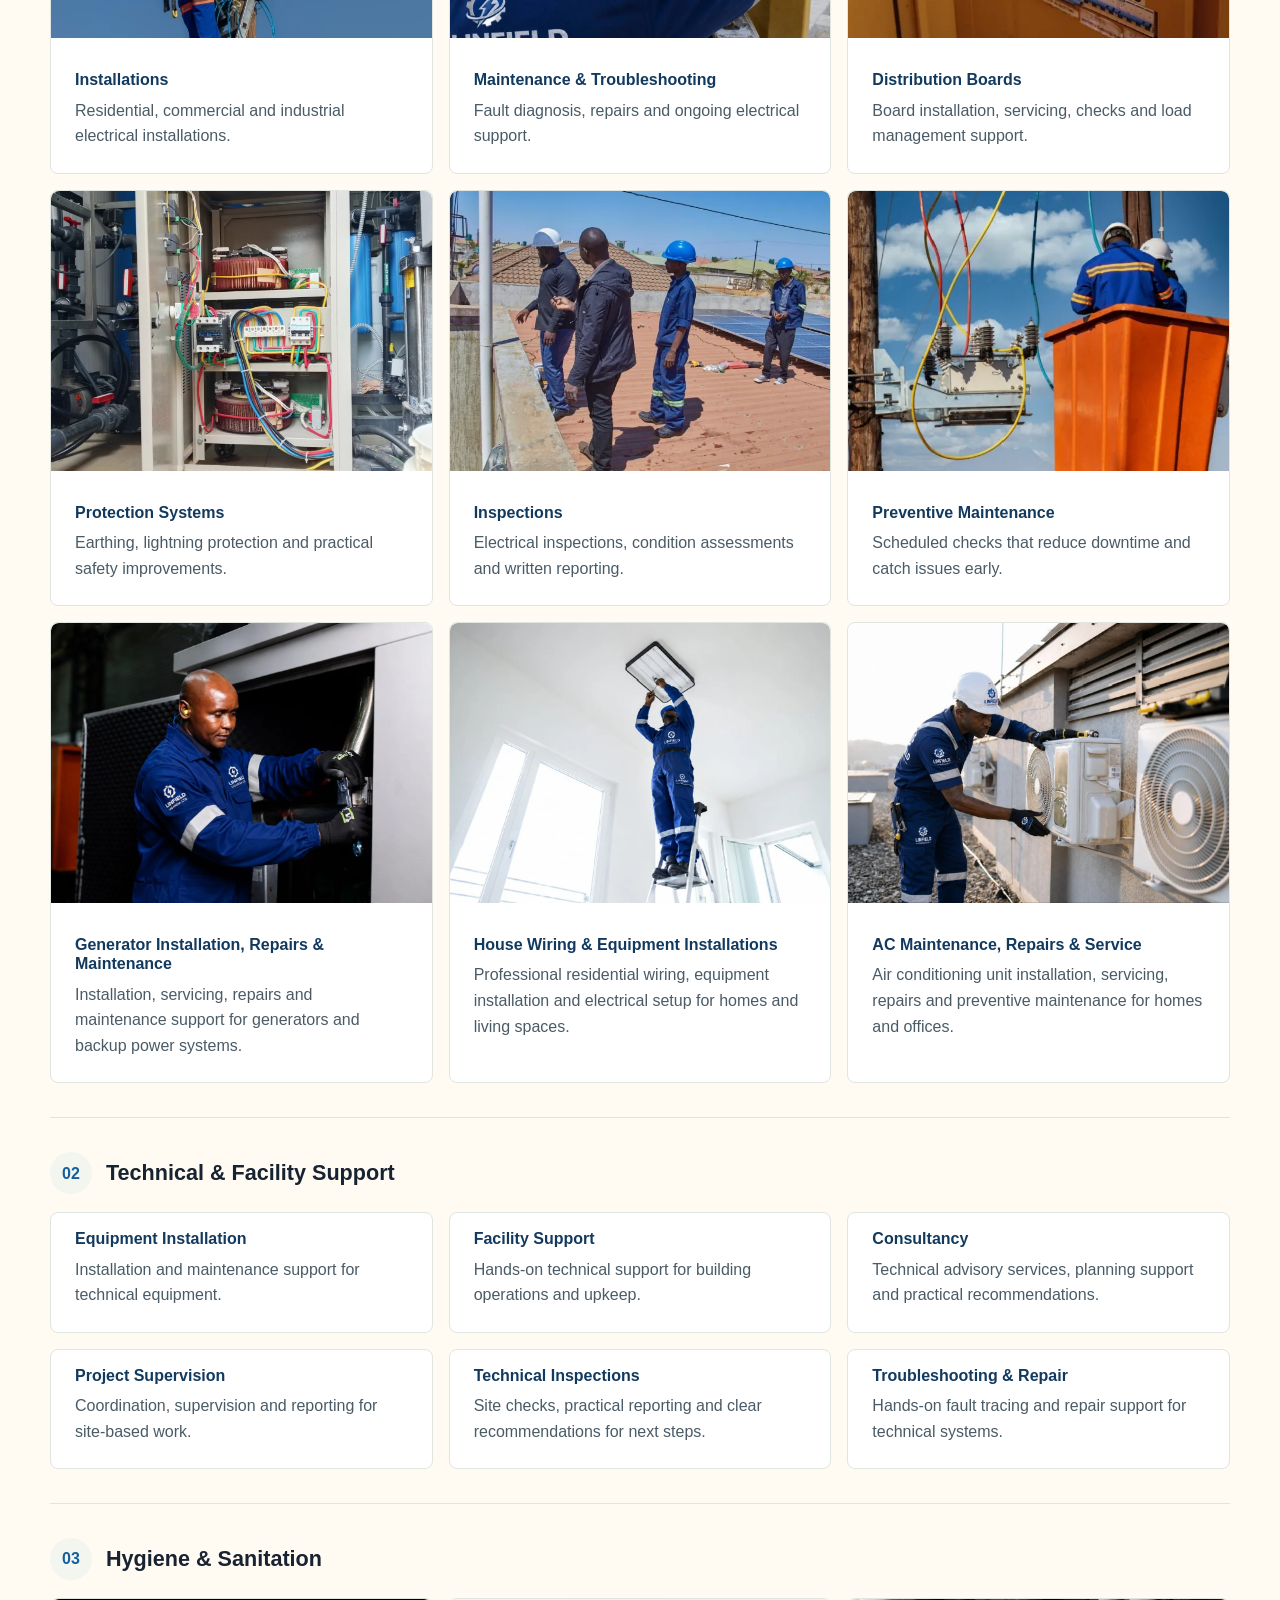
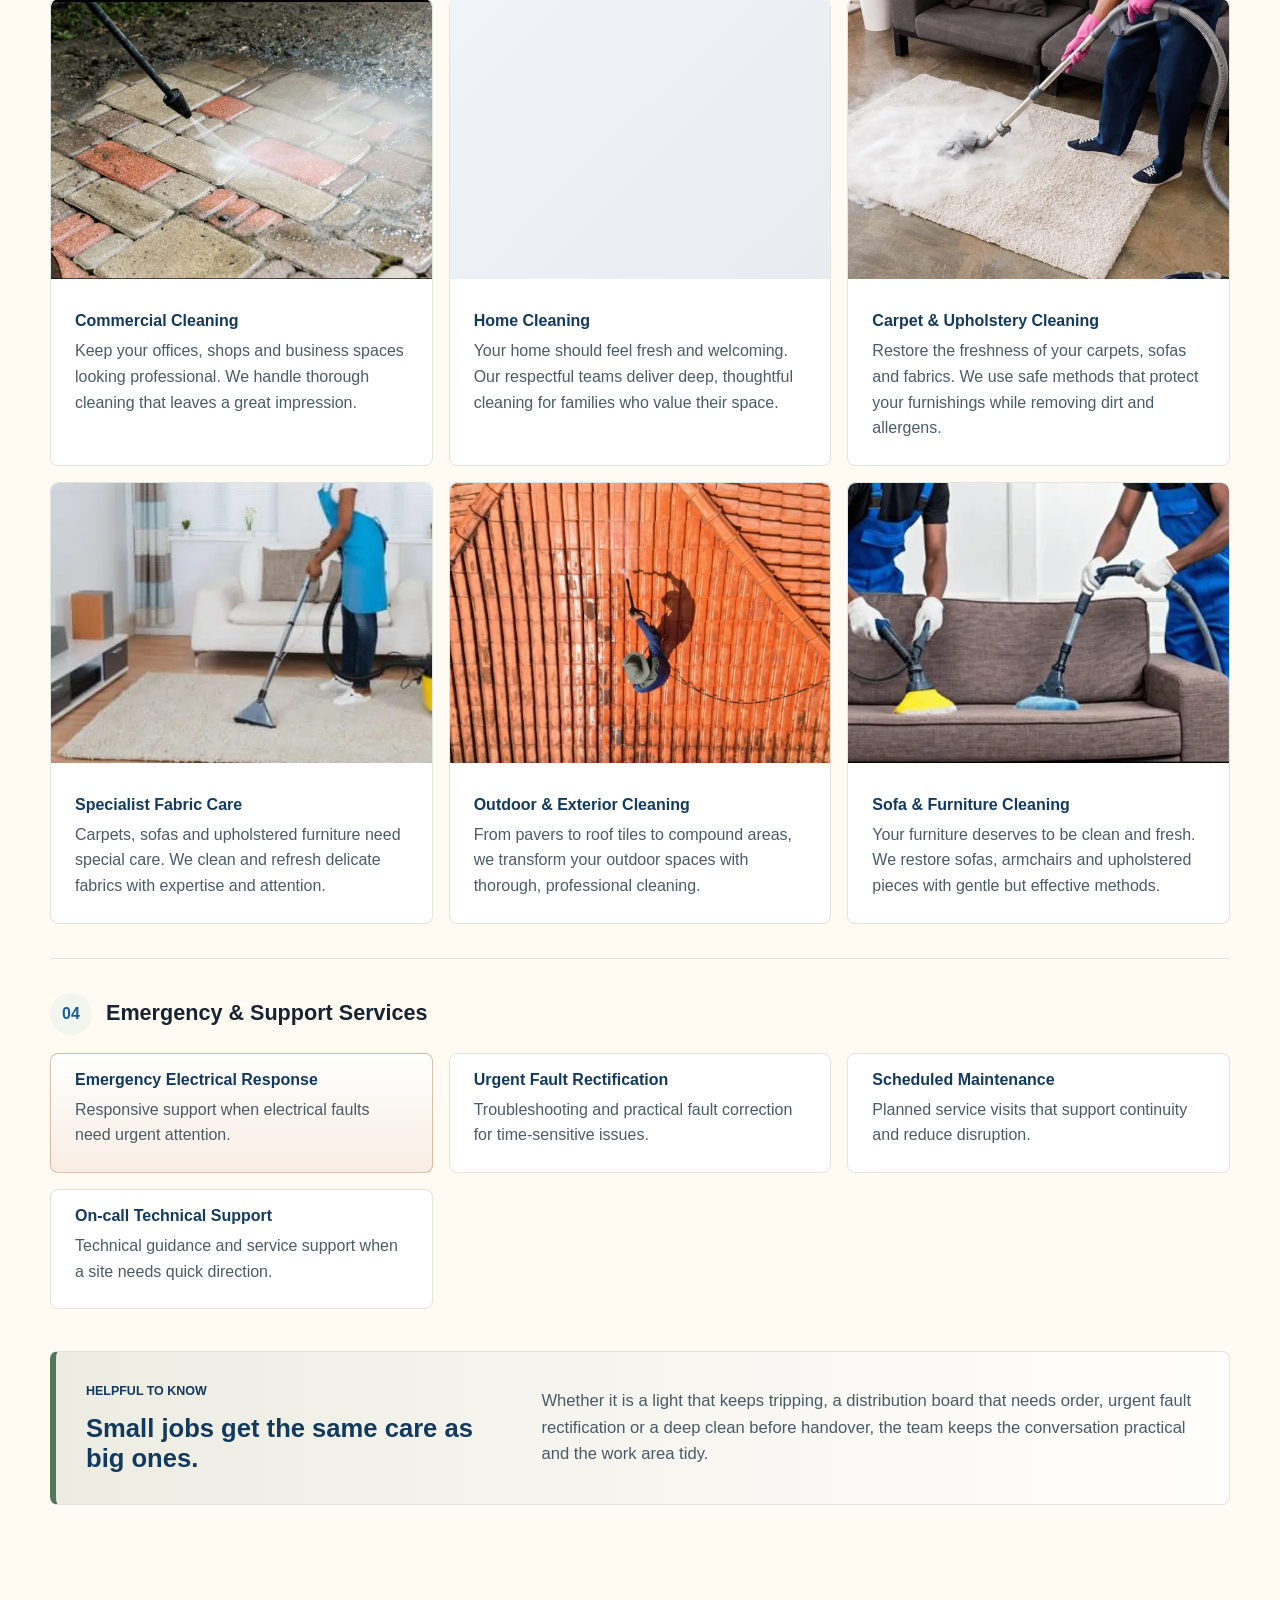
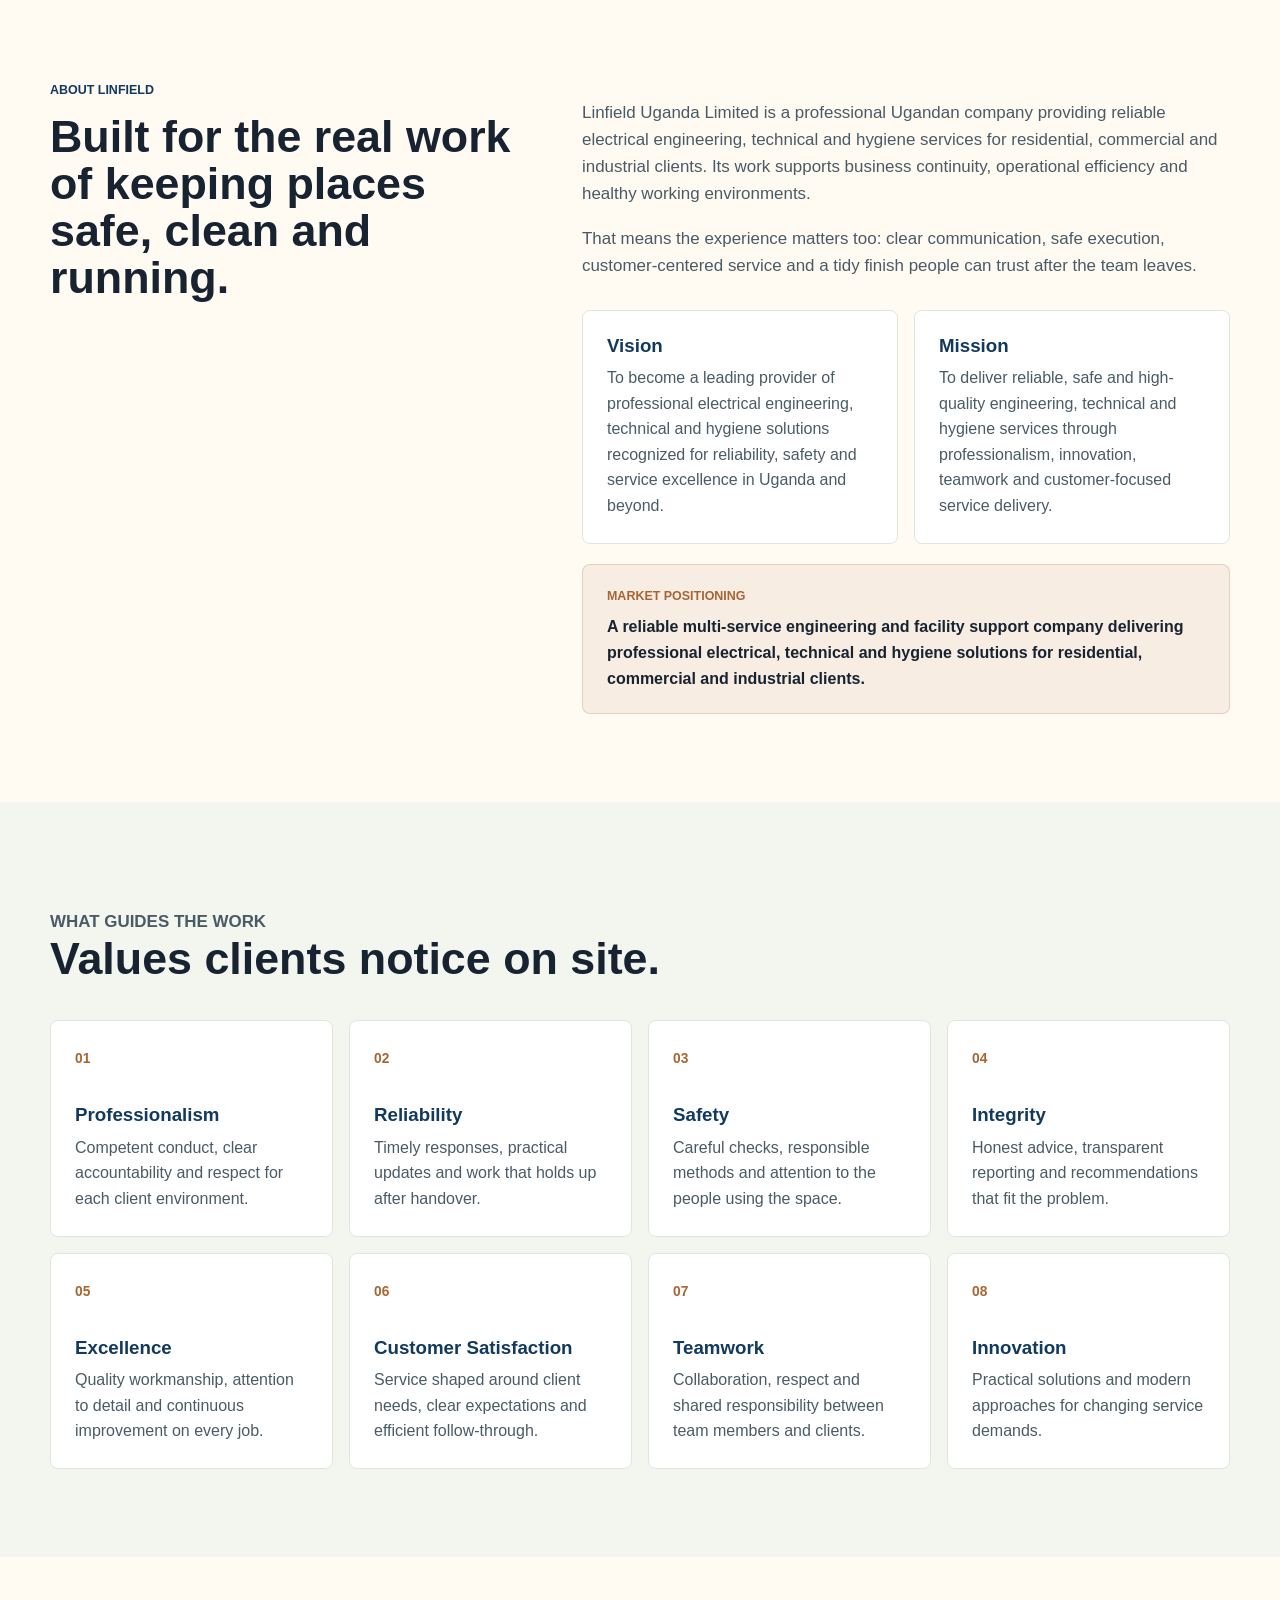
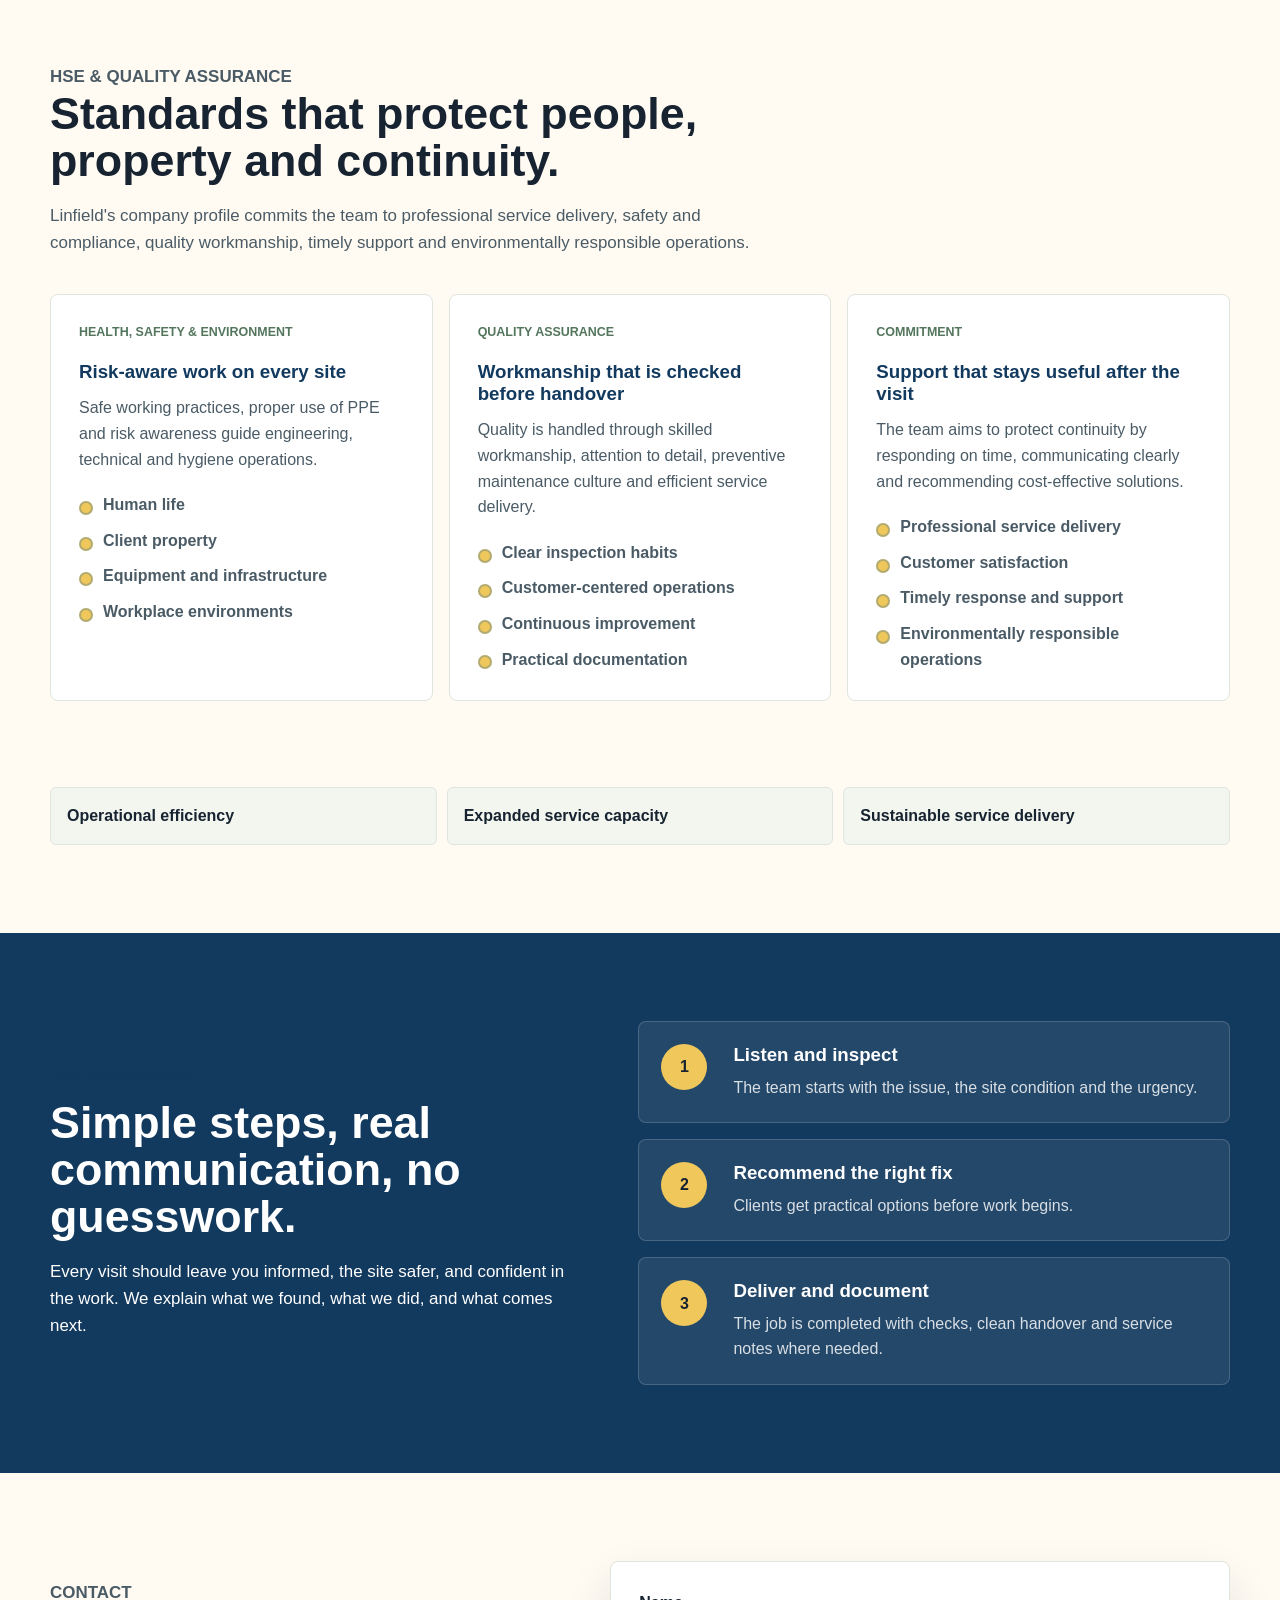
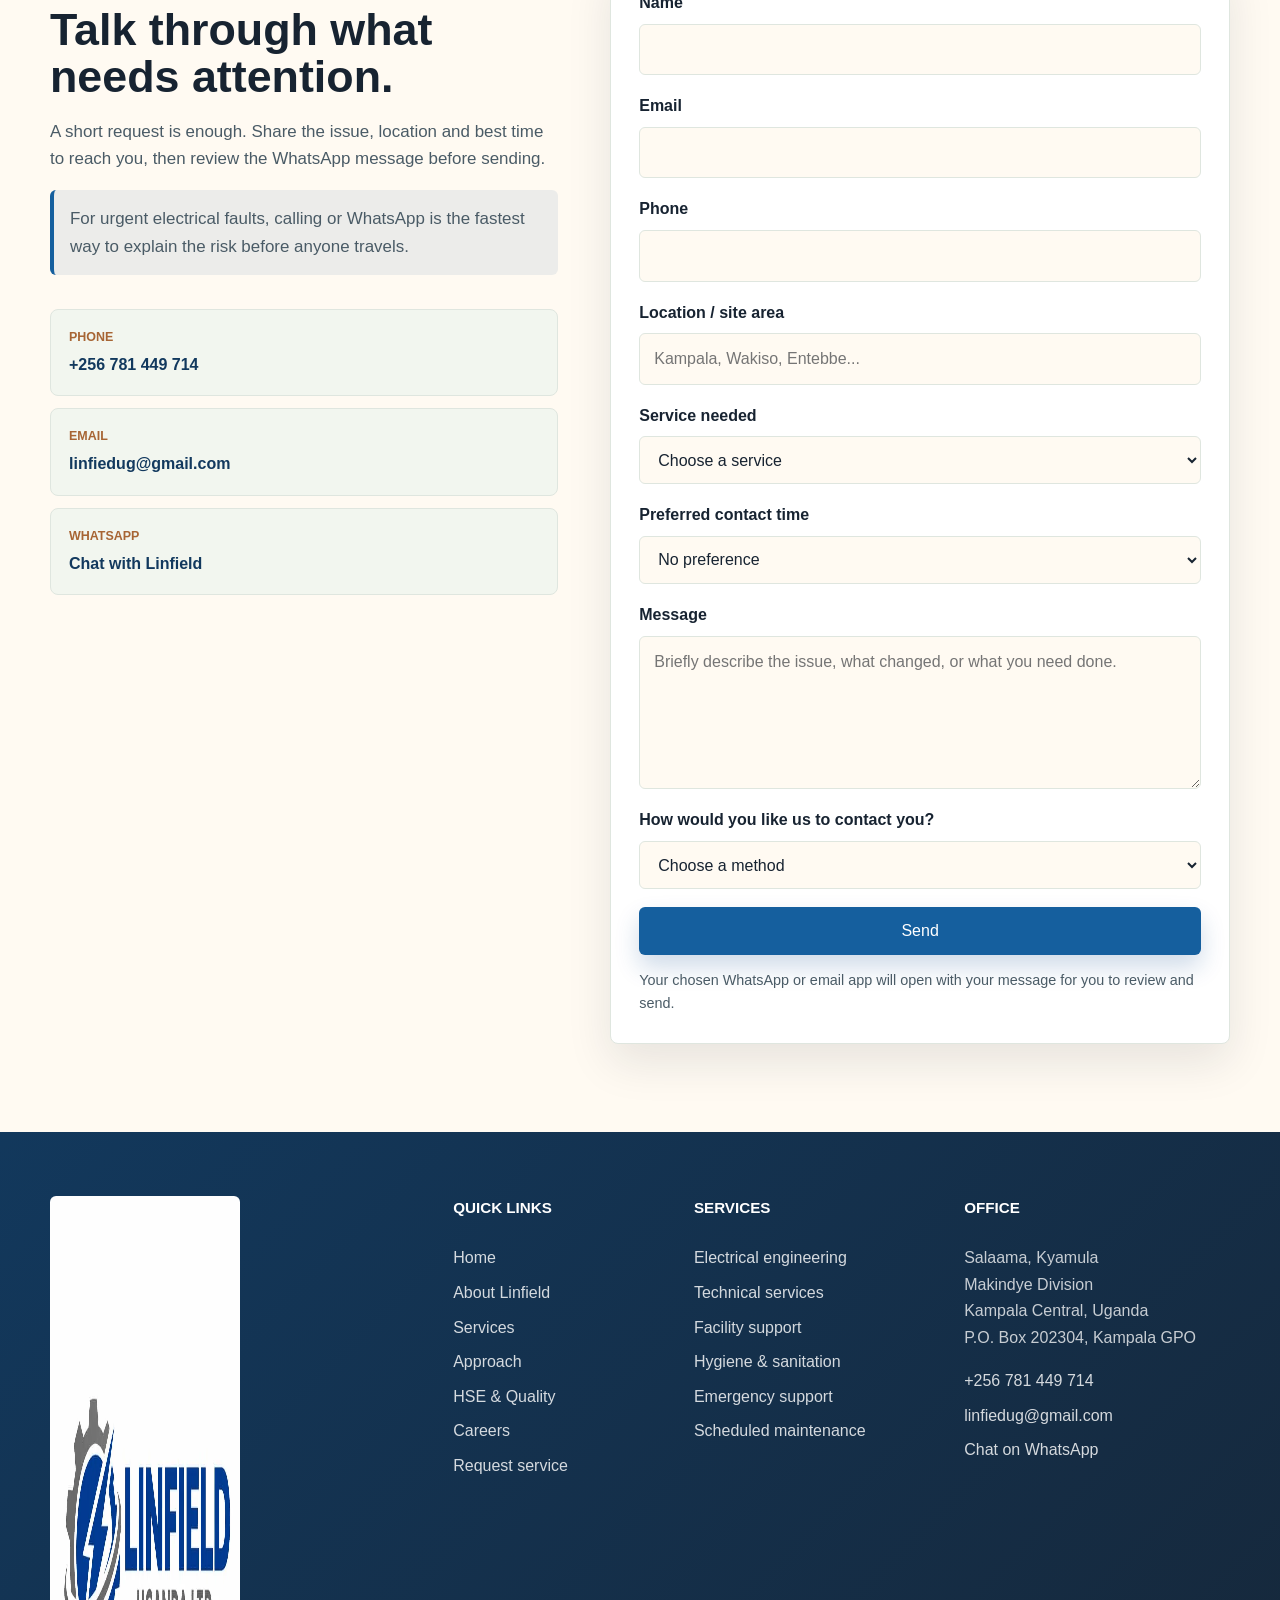
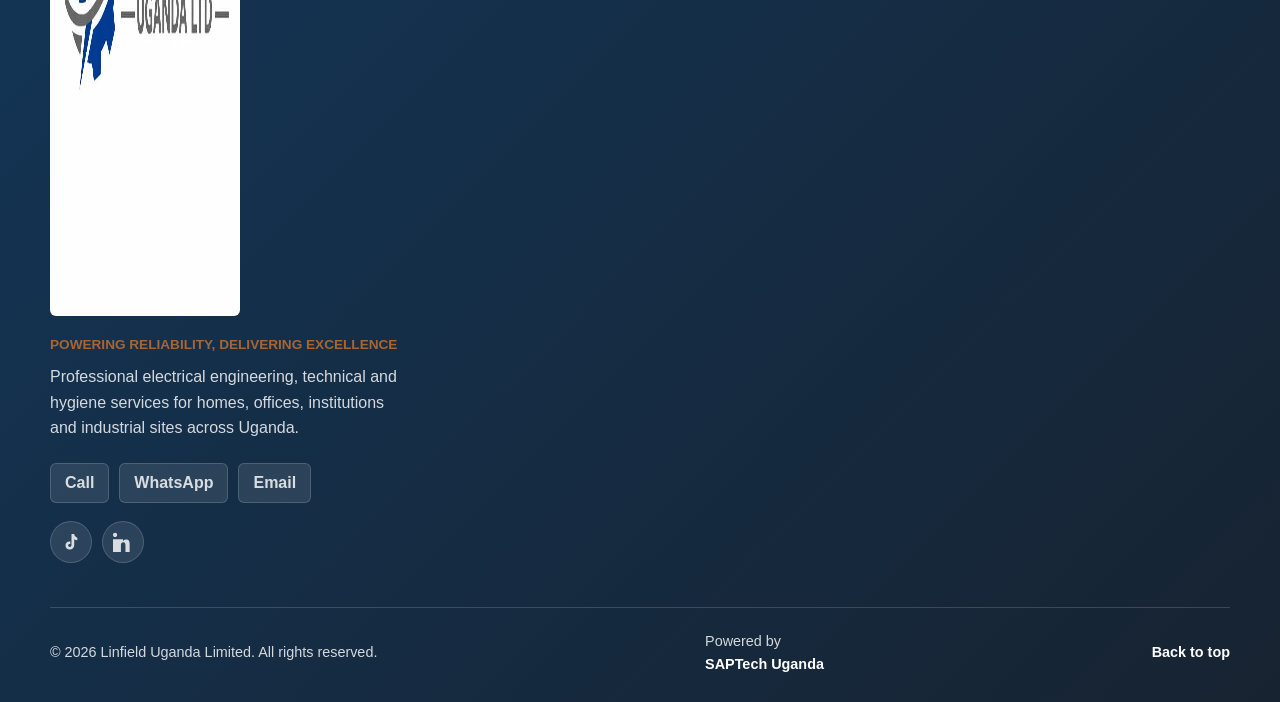
==== commit 63613e98: "Optimize site images for faster loading Co-authored-by: Copilot <223556219+Copilot@users.noreply.git" ====
--- a/index.html
+++ b/index.html
@@ -30,6 +30,7 @@
     <link rel="icon" type="image/png" href="images/logo.png">
     <link rel="apple-touch-icon" href="images/logo.png">
     <title>Electrical &amp; Cleaning Services in Kampala | Linfield Uganda</title>
+    <link rel="preload" as="image" href="images/introduction.webp" fetchpriority="high">
     <link rel="stylesheet" href="style.css">
     <script type="application/ld+json">
     {
@@ -71,7 +72,7 @@
     <header class="site-header">
         <nav class="navbar" aria-label="Main navigation">
             <a class="brand" href="#home" aria-label="Linfield Uganda home">
-                <img src="images/logo.png" alt="Linfield Uganda Limited logo" class="brand-logo">
+                <img src="images/logo.webp" alt="Linfield Uganda Limited logo" class="brand-logo" width="1080" height="720" decoding="async">
                 <span class="brand-copy">
                     <span class="brand-line">Powering reliability, delivering excellence</span>
                 </span>
@@ -108,7 +109,7 @@
                 </div>
 
                 <div class="hero-panel" aria-label="Linfield service summary">
-                    <img src="images/logo2.png" alt="" class="hero-logo" aria-hidden="true">
+                    <img src="images/logo2.webp" alt="" class="hero-logo" aria-hidden="true" width="966" height="308" decoding="async">
                     <div class="hero-panel-content">
                         <p class="panel-kicker" style="color: #12395e;">What a visit feels like</p>
                         <ul class="service-snapshot">
@@ -142,63 +143,63 @@
                     <div class="services-grid">
                         <article class="service-card">
                             <div class="service-image">
-                                <img src="images/Installations.png" alt="Electrical installations service" loading="lazy">
+                                <img src="images/Installations.webp" alt="Electrical installations service" loading="lazy" width="708" height="777" decoding="async">
                             </div>
                             <h4>Installations</h4>
                             <p>Residential, commercial and industrial electrical installations.</p>
                         </article>
                         <article class="service-card">
                             <div class="service-image">
-                                <img src="images/Maintenance&Troubleshooting.png" alt="Electrical maintenance and troubleshooting service" loading="lazy">
+                                <img src="images/Maintenance&Troubleshooting.webp" alt="Electrical maintenance and troubleshooting service" loading="lazy" width="1080" height="1080" decoding="async">
                             </div>
                             <h4>Maintenance &amp; Troubleshooting</h4>
                             <p>Fault diagnosis, repairs and ongoing electrical support.</p>
                         </article>
                         <article class="service-card">
                             <div class="service-image">
-                                <img src="images/electrical-distribution.png" alt="Distribution boards installation and servicing" loading="lazy">
+                                <img src="images/electrical-distribution.webp" alt="Distribution boards installation and servicing" loading="lazy" width="576" height="1280" decoding="async">
                             </div>
                             <h4>Distribution Boards</h4>
                             <p>Board installation, servicing, checks and load management support.</p>
                         </article>
                         <article class="service-card">
                             <div class="service-image">
-                                <img src="images/protection-systems.png" alt="Protection systems and earthing service" loading="lazy">
+                                <img src="images/protection-systems.webp" alt="Protection systems and earthing service" loading="lazy" width="1280" height="1280" decoding="async">
                             </div>
                             <h4>Protection Systems</h4>
                             <p>Earthing, lightning protection and practical safety improvements.</p>
                         </article>
                         <article class="service-card">
                             <div class="service-image">
-                                <img src="images/inspections.png" alt="Electrical inspections and assessments" loading="lazy">
+                                <img src="images/inspections.webp" alt="Electrical inspections and assessments" loading="lazy" width="713" height="480" decoding="async">
                             </div>
                             <h4>Inspections</h4>
                             <p>Electrical inspections, condition assessments and written reporting.</p>
                         </article>
                         <article class="service-card">
                             <div class="service-image">
-                                <img src="images/preventive-maintenance.png" alt="Preventive maintenance and checks" loading="lazy">
+                                <img src="images/preventive-maintenance.webp" alt="Preventive maintenance and checks" loading="lazy" width="720" height="476" decoding="async">
                             </div>
                             <h4>Preventive Maintenance</h4>
                             <p>Scheduled checks that reduce downtime and catch issues early.</p>
                         </article>
                         <article class="service-card">
                             <div class="service-image">
-                                <img src="images/Generator-installation.png" alt="Generator installation, repairs and maintenance service" loading="lazy">
+                                <img src="images/Generator-installation.webp" alt="Generator installation, repairs and maintenance service" loading="lazy" width="1280" height="873" decoding="async">
                             </div>
                             <h4>Generator Installation, Repairs &amp; Maintenance</h4>
                             <p>Installation, servicing, repairs and maintenance support for generators and backup power systems.</p>
                         </article>
                         <article class="service-card">
                             <div class="service-image">
-                                <img src="images/House-wiring&equipment-installations.png" alt="House wiring and equipment installations service" loading="lazy">
+                                <img src="images/House-wiring&equipment-installations.webp" alt="House wiring and equipment installations service" loading="lazy" width="1280" height="845" decoding="async">
                             </div>
                             <h4>House Wiring &amp; Equipment Installations</h4>
                             <p>Professional residential wiring, equipment installation and electrical setup for homes and living spaces.</p>
                         </article>
                         <article class="service-card">
                             <div class="service-image">
-                                <img src="images/AC-maintenance.png" alt="AC maintenance, repairs and service" loading="lazy">
+                                <img src="images/AC-maintenance.webp" alt="AC maintenance, repairs and service" loading="lazy" width="1280" height="858" decoding="async">
                             </div>
                             <h4>AC Maintenance, Repairs &amp; Service</h4>
                             <p>Air conditioning unit installation, servicing, repairs and preventive maintenance for homes and offices.</p>
@@ -247,42 +248,42 @@
                     <div class="services-grid">
                         <article class="service-card">
                             <div class="service-image">
-                                <img src="images/Commercial cleaning. Cleaning of pavers.png" alt="Commercial cleaning service" loading="lazy">
+                                <img src="images/Commercial cleaning. Cleaning of pavers.webp" alt="Commercial cleaning service" loading="lazy" width="709" height="488" decoding="async">
                             </div>
                             <h4>Commercial Cleaning</h4>
                             <p>Keep your offices, shops and business spaces looking professional. We handle thorough cleaning that leaves a great impression.</p>
                         </article>
                         <article class="service-card">
                             <div class="service-image">
-                                <img src="images/Residential cleaning.png" alt="Residential home cleaning service" loading="lazy">
+                                <img src="images/Residential cleaning.webp" alt="Residential home cleaning service" loading="lazy" width="711" height="697" decoding="async">
                             </div>
                             <h4>Home Cleaning</h4>
                             <p>Your home should feel fresh and welcoming. Our respectful teams deliver deep, thoughtful cleaning for families who value their space.</p>
                         </article>
                         <article class="service-card">
                             <div class="service-image">
-                                <img src="images/Upholstery cleaning. Carpet cleaning.png" alt="Professional carpet and upholstery cleaning" loading="lazy">
+                                <img src="images/Upholstery cleaning. Carpet cleaning.webp" alt="Professional carpet and upholstery cleaning" loading="lazy" width="720" height="929" decoding="async">
                             </div>
                             <h4>Carpet &amp; Upholstery Cleaning</h4>
                             <p>Restore the freshness of your carpets, sofas and fabrics. We use safe methods that protect your furnishings while removing dirt and allergens.</p>
                         </article>
                         <article class="service-card">
                             <div class="service-image">
-                                <img src="images/Upholstery cleaning. Carpet cleaning2.png" alt="Upholstery restoration and carpet care" loading="lazy">
+                                <img src="images/Upholstery cleaning. Carpet cleaning2.webp" alt="Upholstery restoration and carpet care" loading="lazy" width="571" height="313" decoding="async">
                             </div>
                             <h4>Specialist Fabric Care</h4>
                             <p>Carpets, sofas and upholstered furniture need special care. We clean and refresh delicate fabrics with expertise and attention.</p>
                         </article>
                         <article class="service-card">
                             <div class="service-image">
-                                <img src="images/Commercial cleaning. Rooftile cleaning.png" alt="Exterior and outdoor cleaning services" loading="lazy">
+                                <img src="images/Commercial cleaning. Rooftile cleaning.webp" alt="Exterior and outdoor cleaning services" loading="lazy" width="714" height="405" decoding="async">
                             </div>
                             <h4>Outdoor &amp; Exterior Cleaning</h4>
                             <p>From pavers to roof tiles to compound areas, we transform your outdoor spaces with thorough, professional cleaning.</p>
                         </article>
                         <article class="service-card">
                             <div class="service-image">
-                                <img src="images/Upholstery Cleaning. Sofa cleaning.png" alt="Sofa and furniture cleaning" loading="lazy">
+                                <img src="images/Upholstery Cleaning. Sofa cleaning.webp" alt="Sofa and furniture cleaning" loading="lazy" width="720" height="391" decoding="async">
                             </div>
                             <h4>Sofa &amp; Furniture Cleaning</h4>
                             <p>Your furniture deserves to be clean and fresh. We restore sofas, armchairs and upholstered pieces with gentle but effective methods.</p>
@@ -578,7 +579,7 @@
     <footer class="site-footer">
         <div class="container footer-main">
             <div class="footer-brand">
-                <img src="images/logo.png" alt="Linfield Uganda Limited logo" class="footer-logo">
+                <img src="images/logo.webp" alt="Linfield Uganda Limited logo" class="footer-logo" width="1080" height="720" decoding="async">
                 <p class="footer-slogan">Powering Reliability, Delivering Excellence</p>
                 <p>Professional electrical engineering, technical and hygiene services for homes, offices, institutions and industrial sites across Uganda.</p>
                 <div class="footer-actions" aria-label="Footer contact actions">
--- a/style.css
+++ b/style.css
@@ -214,12 +214,11 @@
     position: relative;
     overflow: hidden;
     background-image:
-        url('images/introduction.png'),
+        url('images/introduction.webp'),
         linear-gradient(90deg, rgba(18, 33, 47, 0.65), rgba(18, 33, 47, 0.65)),
         repeating-linear-gradient(135deg, rgba(16, 75, 145, 0.08) 0 1px, transparent 1px 18px);
     background-size: cover;
     background-position: center 27%;
-    background-attachment: fixed;
 }
 
 .hero::after {
@@ -335,7 +334,7 @@
     min-height: 440px;
     padding: 34px;
     background-image:
-        url('images/introduction.png'),
+        url('images/introduction.webp'),
         linear-gradient(90deg, rgba(18, 33, 47, 0.65), rgba(18, 33, 47, 0.65)),
         repeating-linear-gradient(135deg, rgba(16, 75, 145, 0.08) 0 1px, transparent 1px 18px);
     background-size: cover;
